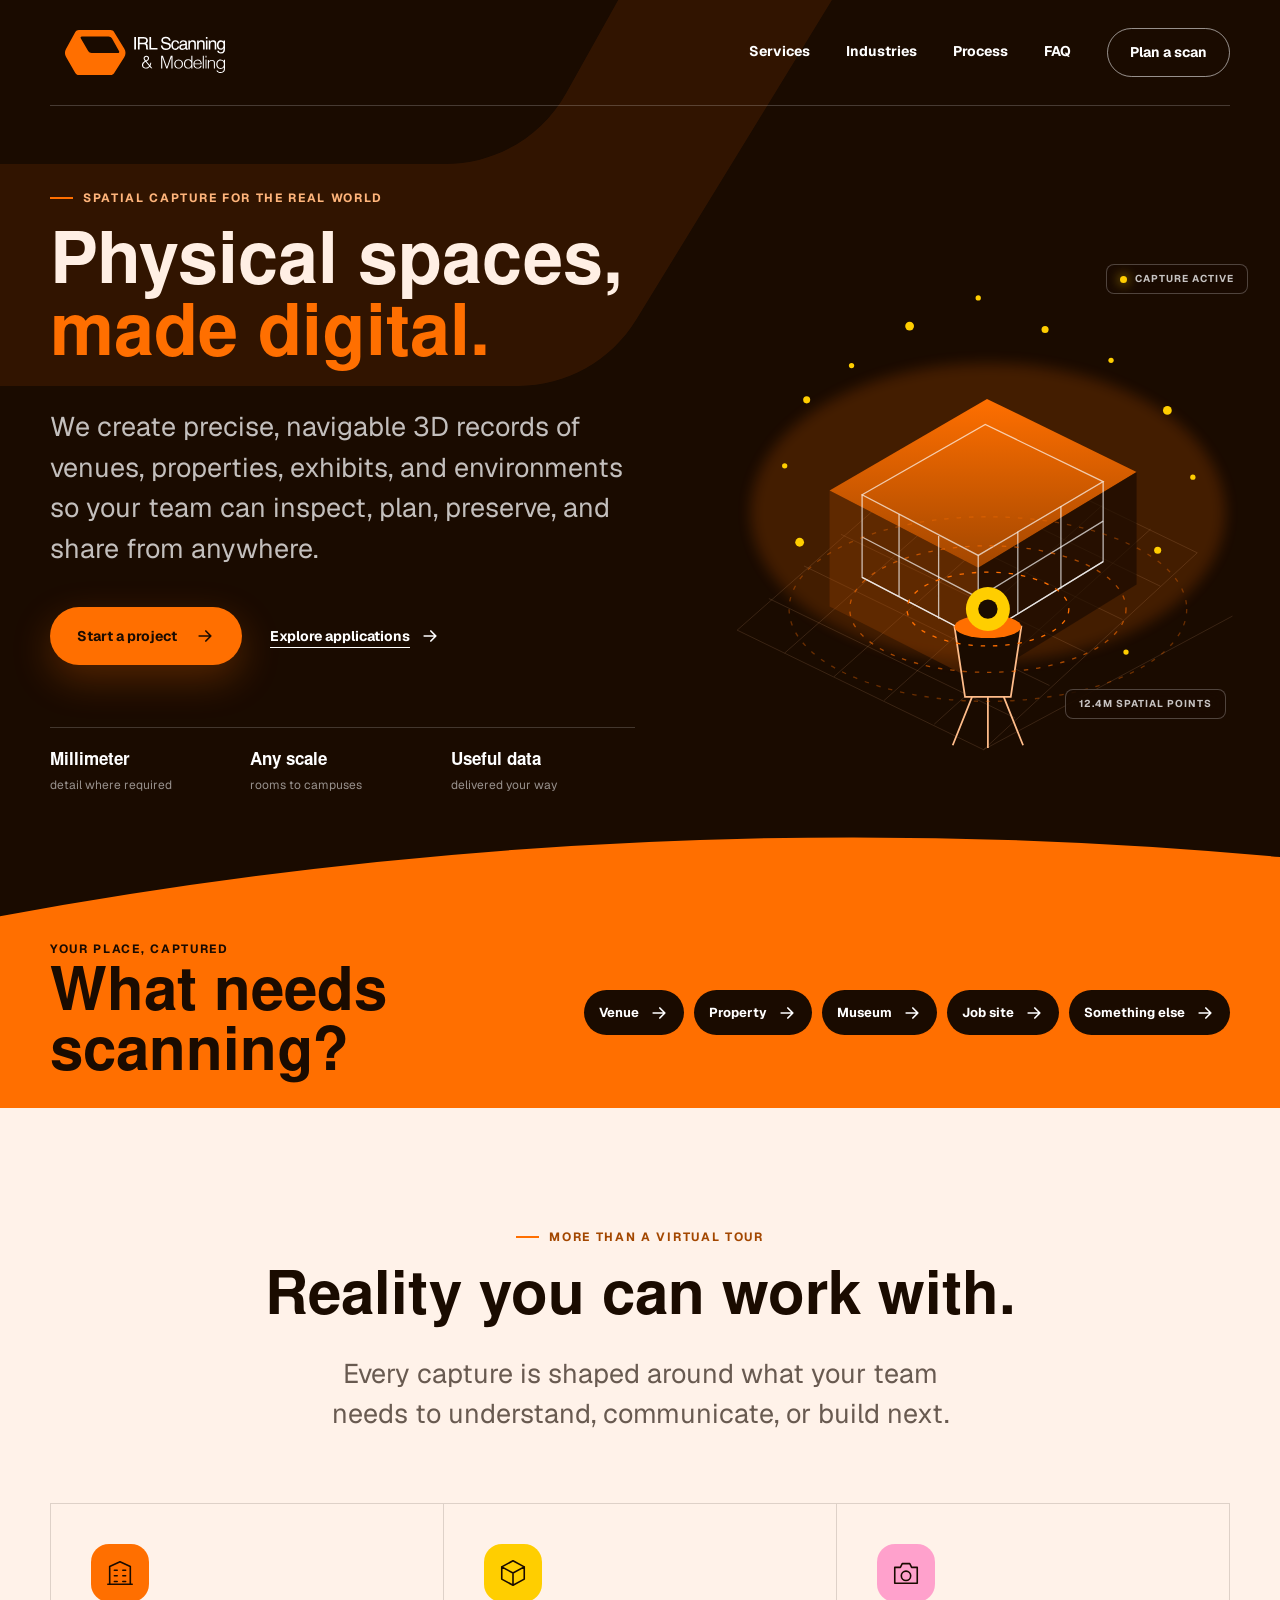
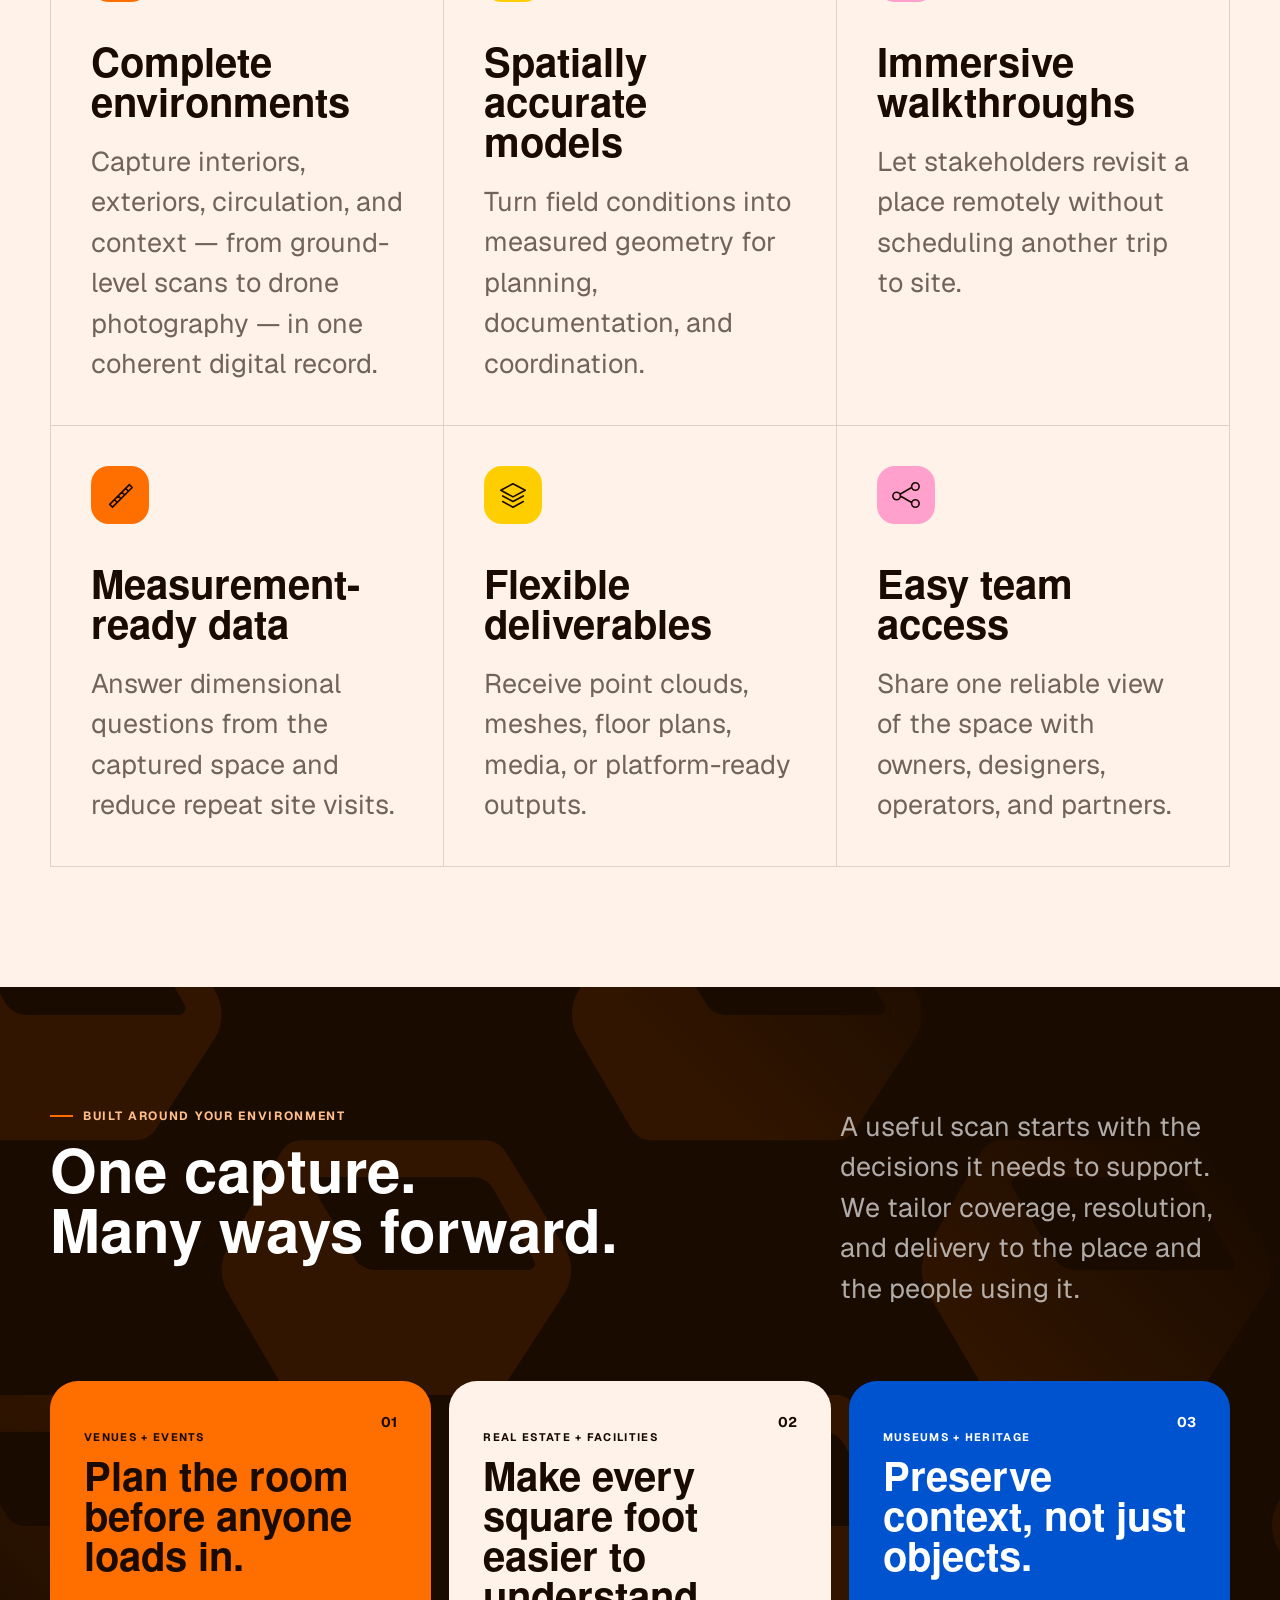
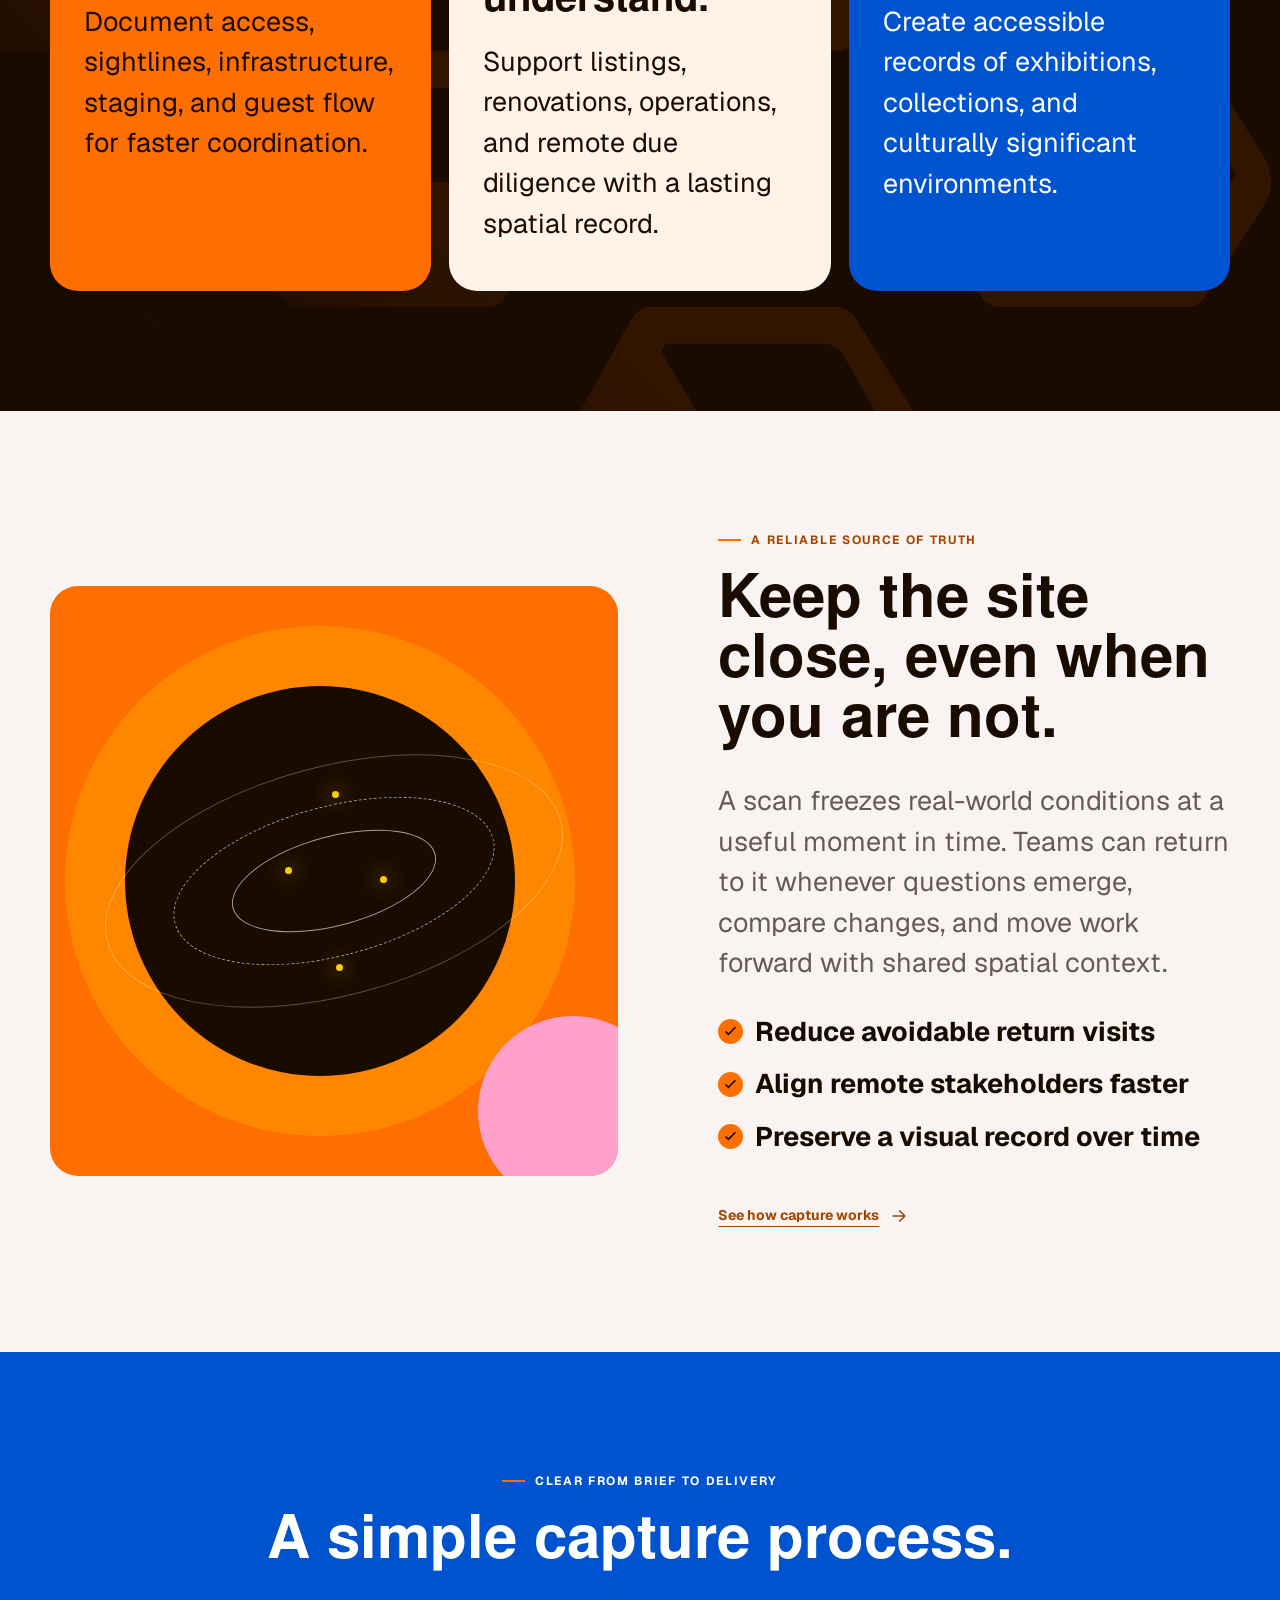
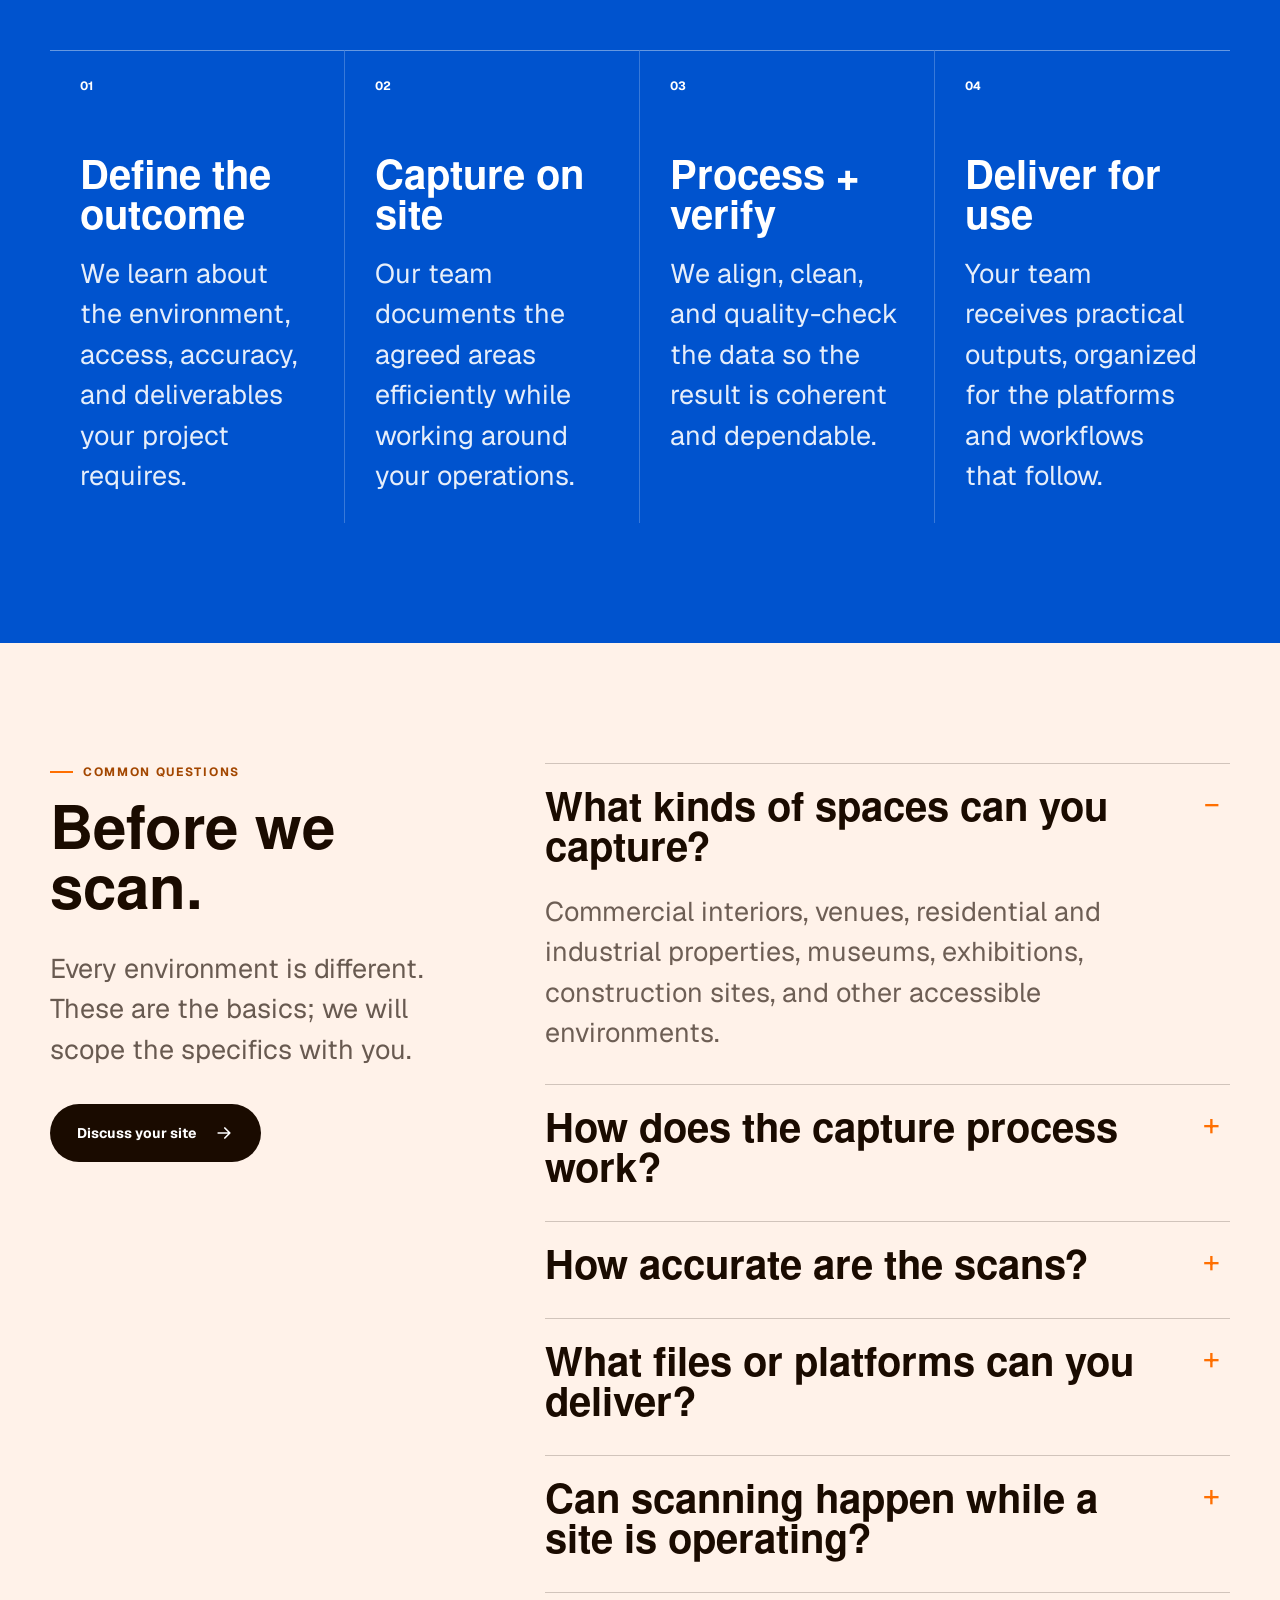
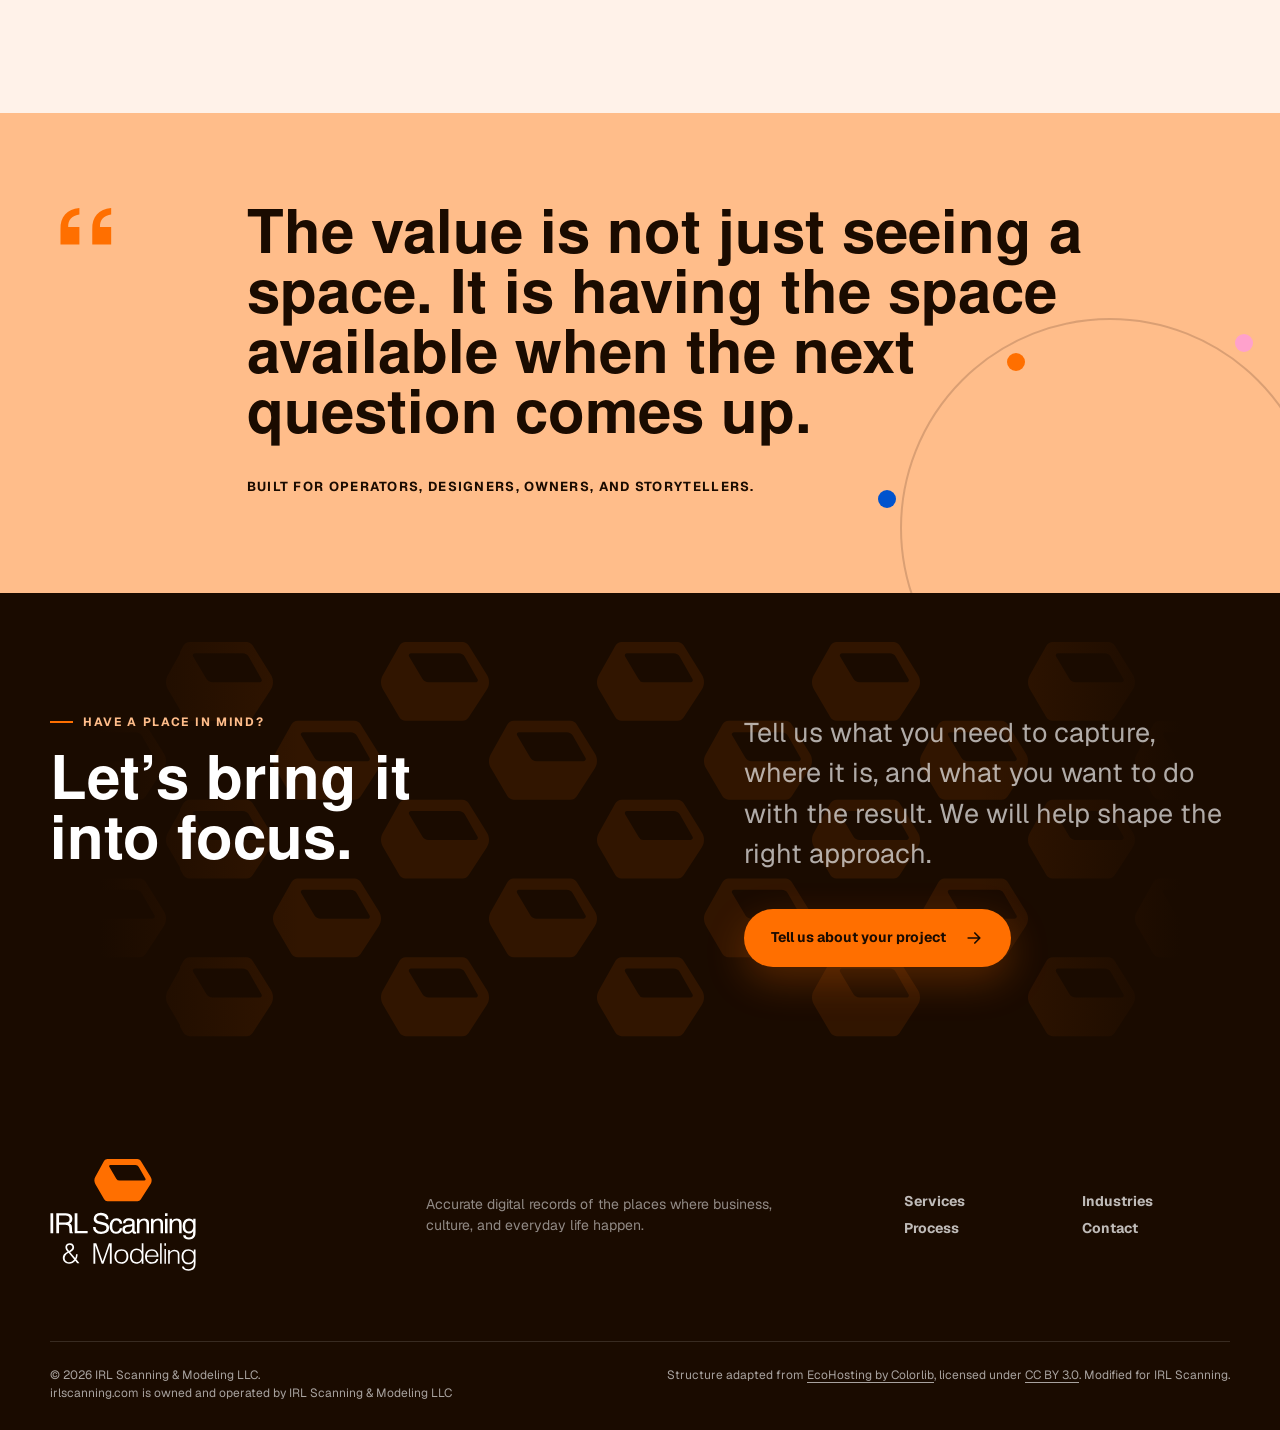
==== public/index.html @ d2fd30fe "feat: extract inline svg "scan visual" to a standalone .svg file for editing" ====
<!DOCTYPE html>
<html lang="en">
  <head>
    <meta charset="utf-8">
    <meta name="viewport" content="width=device-width, initial-scale=1">
    <meta name="description" content="IRL Scanning creates accurate 3D digital records of venues, properties, museums, and complex environments.">
    <meta name="theme-color" content="#1a0b00">
    <title>IRL Scanning | Physical spaces, made digital</title>
    <link rel="icon" href="favicon.svg" type="image/svg+xml" sizes="any">
    <link rel="preload" href="fonts/nimbus-sans-l-bold.otf" as="font" type="font/otf" crossorigin>
    <link rel="preload" href="fonts/geist-variable.woff2" as="font" type="font/woff2" crossorigin>
    <link rel="stylesheet" href="styles.css">
  </head>
  <body>
    <a class="skip-link" href="#main-content">Skip to content</a>

    <svg class="icon-library" aria-hidden="true">
      <symbol id="icon-building" viewBox="0 0 32 32">
        <path d="M5 28V9l11-5 11 5v19M10 13h3m6 0h3m-12 6h3m6 0h3m-12 6h3m6 0h3M3 28h26"/>
      </symbol>
      <symbol id="icon-cube" viewBox="0 0 32 32">
        <path d="m16 3 12 6.5v13L16 29 4 22.5v-13L16 3Zm0 13L4 9.5M16 16l12-6.5M16 16v13"/>
      </symbol>
      <symbol id="icon-measure" viewBox="0 0 32 32">
        <path d="M5 26 26 5l3 3L8 29l-3-3Zm5-5 3 3m1-7 3 3m1-7 3 3m1-7 3 3"/>
      </symbol>
      <symbol id="icon-camera" viewBox="0 0 32 32">
        <path d="M4 10h6l2-4h8l2 4h6v17H4V10Zm12 4a5 5 0 1 0 0 10 5 5 0 0 0 0-10Z"/>
      </symbol>
      <symbol id="icon-layers" viewBox="0 0 32 32">
        <path d="m16 4 13 7-13 7L3 11l13-7Zm-11 13 11 6 11-6M5 23l11 6 11-6"/>
      </symbol>
      <symbol id="icon-share" viewBox="0 0 32 32">
        <path d="M22 8 10 15m12 9-12-7M26 3a4 4 0 1 1 0 8 4 4 0 0 1 0-8ZM6 13a4 4 0 1 1 0 8 4 4 0 0 1 0-8Zm20 8a4 4 0 1 1 0 8 4 4 0 0 1 0-8Z"/>
      </symbol>
      <symbol id="icon-arrow" viewBox="0 0 24 24">
        <path d="M5 12h14m-6-6 6 6-6 6"/>
      </symbol>
      <symbol id="icon-check" viewBox="0 0 24 24">
        <path d="m5 12 4 4L19 6"/>
      </symbol>
    </svg>

    <header class="site-header">
      <div class="shell header-inner">
        <a class="brand" href="#top">
          <img class="brand-logo" src="brand-logo.svg" width="1781" height="703" alt="IRL Scanning and Modeling">
        </a>

        <nav class="desktop-nav" aria-label="Primary navigation">
          <a href="#services">Services</a>
          <a href="#industries">Industries</a>
          <a href="#process">Process</a>
          <a href="#faq">FAQ</a>
          <a class="nav-cta" href="contact.html">Plan a scan</a>
        </nav>

        <details class="mobile-nav">
          <summary>Menu</summary>
          <nav aria-label="Mobile navigation">
            <a href="#services">Services</a>
            <a href="#industries">Industries</a>
            <a href="#process">Process</a>
            <a href="#faq">FAQ</a>
            <a href="contact.html">Plan a scan</a>
          </nav>
        </details>
      </div>
    </header>

    <main id="main-content">
      <section class="hero" id="top">
        <svg class="hero-glow" viewBox="0 0 100 110" preserveAspectRatio="none" aria-hidden="true"><path d="M0,110 V100 Q50,0 100,50 V110 Z"/></svg>
        <div class="shell hero-grid">
          <div class="hero-copy">
            <p class="eyebrow eyebrow-light"><span></span> Spatial capture for the real world</p>
            <h1>Physical spaces,<br><em>made digital.</em></h1>
            <p class="hero-lede">We create precise, navigable 3D records of venues, properties, exhibits, and environments so your team can inspect, plan, preserve, and share from anywhere.</p>
            <div class="hero-actions">
              <a class="button button-primary" href="contact.html">Start a project <svg aria-hidden="true"><use href="#icon-arrow"/></svg></a>
              <a class="text-link text-link-light" href="#industries">Explore applications <svg aria-hidden="true"><use href="#icon-arrow"/></svg></a>
            </div>
            <dl class="hero-stats">
              <div><dt>Millimeter</dt><dd>detail where required</dd></div>
              <div><dt>Any scale</dt><dd>rooms to campuses</dd></div>
              <div><dt>Useful data</dt><dd>delivered your way</dd></div>
            </dl>
          </div>

          <div class="scan-visual" aria-label="Illustration of a venue being captured as a three-dimensional point cloud" role="img">
            <img src="scan-visual.svg" alt="" width="640" height="620">
            <div class="scan-label scan-label-top"><span></span> Capture active</div>
            <div class="scan-label scan-label-bottom">12.4M spatial points</div>
          </div>
        </div>
      </section>

      <section class="brief-strip" aria-labelledby="brief-title">
        <div class="shell brief-grid">
          <div>
            <p class="section-kicker">Your place, captured</p>
            <h2 id="brief-title">What needs scanning?</h2>
          </div>
          <div class="project-types">
              <a class="button button-small button-dark" href="contact.html?type=venue">Venue <svg aria-hidden="true"><use href="#icon-arrow"/></svg></a>
              <a class="button button-small button-dark" href="contact.html?type=property">Property <svg aria-hidden="true"><use href="#icon-arrow"/></svg></a>
              <a class="button button-small button-dark" href="contact.html?type=museum">Museum <svg aria-hidden="true"><use href="#icon-arrow"/></svg></a>
              <a class="button button-small button-dark" href="contact.html?type=jobsite">Job site <svg aria-hidden="true"><use href="#icon-arrow"/></svg></a>
              <a class="button button-small button-dark" href="contact.html?type=other">Something else <svg aria-hidden="true"><use href="#icon-arrow"/></svg></a>
          </div>
        </div>
      </section>

      <section class="services section" id="services">
        <div class="shell">
          <div class="section-heading centered">
            <p class="eyebrow"><span></span> More than a virtual tour</p>
            <h2>Reality you can work with.</h2>
            <p>Every capture is shaped around what your team needs to understand, communicate, or build next.</p>
          </div>
          <div class="service-grid">
            <article class="service-card">
              <span class="icon-box"><svg aria-hidden="true"><use href="#icon-building"/></svg></span>
              <h3>Complete environments</h3>
              <p>Capture interiors, exteriors, circulation, and context — from ground-level scans to drone photography — in one coherent digital record.</p>
            </article>
            <article class="service-card">
              <span class="icon-box"><svg aria-hidden="true"><use href="#icon-cube"/></svg></span>
              <h3>Spatially accurate models</h3>
              <p>Turn field conditions into measured geometry for planning, documentation, and coordination.</p>
            </article>
            <article class="service-card">
              <span class="icon-box"><svg aria-hidden="true"><use href="#icon-camera"/></svg></span>
              <h3>Immersive walkthroughs</h3>
              <p>Let stakeholders revisit a place remotely without scheduling another trip to site.</p>
            </article>
            <article class="service-card">
              <span class="icon-box"><svg aria-hidden="true"><use href="#icon-measure"/></svg></span>
              <h3>Measurement-ready data</h3>
              <p>Answer dimensional questions from the captured space and reduce repeat site visits.</p>
            </article>
            <article class="service-card">
              <span class="icon-box"><svg aria-hidden="true"><use href="#icon-layers"/></svg></span>
              <h3>Flexible deliverables</h3>
              <p>Receive point clouds, meshes, floor plans, media, or platform-ready outputs.</p>
            </article>
            <article class="service-card">
              <span class="icon-box"><svg aria-hidden="true"><use href="#icon-share"/></svg></span>
              <h3>Easy team access</h3>
              <p>Share one reliable view of the space with owners, designers, operators, and partners.</p>
            </article>
          </div>
        </div>
      </section>

      <section class="industries section" id="industries">
        <div class="shell">
          <div class="section-heading split-heading">
            <div>
              <p class="eyebrow eyebrow-light"><span></span> Built around your environment</p>
              <h2>One capture.<br>Many ways forward.</h2>
            </div>
            <p>A useful scan starts with the decisions it needs to support. We tailor coverage, resolution, and delivery to the place and the people using it.</p>
          </div>
          <div class="industry-grid">
            <article class="industry-card industry-card-orange">
              <span class="card-number">01</span>
              <div>
                <p class="card-label">Venues + events</p>
                <h3>Plan the room before anyone loads in.</h3>
                <p>Document access, sightlines, infrastructure, staging, and guest flow for faster coordination.</p>
              </div>
            </article>
            <article class="industry-card industry-card-cream">
              <span class="card-number">02</span>
              <div>
                <p class="card-label">Real estate + facilities</p>
                <h3>Make every square foot easier to understand.</h3>
                <p>Support listings, renovations, operations, and remote due diligence with a lasting spatial record.</p>
              </div>
            </article>
            <article class="industry-card industry-card-blue">
              <span class="card-number">03</span>
              <div>
                <p class="card-label">Museums + heritage</p>
                <h3>Preserve context, not just objects.</h3>
                <p>Create accessible records of exhibitions, collections, and culturally significant environments.</p>
              </div>
            </article>
          </div>
        </div>
      </section>

      <section class="feature section">
        <div class="shell feature-grid">
          <div class="feature-art" aria-hidden="true">
            <div class="cloud-ring ring-one"></div>
            <div class="cloud-ring ring-two"></div>
            <div class="cloud-ring ring-three"></div>
            <div class="cloud-core"><span></span><span></span><span></span><span></span></div>
          </div>
          <div class="feature-copy">
            <p class="eyebrow"><span></span> A reliable source of truth</p>
            <h2>Keep the site close, even when you are not.</h2>
            <p>A scan freezes real-world conditions at a useful moment in time. Teams can return to it whenever questions emerge, compare changes, and move work forward with shared spatial context.</p>
            <ul class="check-list">
              <li><svg aria-hidden="true"><use href="#icon-check"/></svg> Reduce avoidable return visits</li>
              <li><svg aria-hidden="true"><use href="#icon-check"/></svg> Align remote stakeholders faster</li>
              <li><svg aria-hidden="true"><use href="#icon-check"/></svg> Preserve a visual record over time</li>
            </ul>
            <a class="text-link" href="#process">See how capture works <svg aria-hidden="true"><use href="#icon-arrow"/></svg></a>
          </div>
        </div>
      </section>

      <section class="process section" id="process">
        <div class="shell">
          <div class="section-heading centered">
            <p class="eyebrow eyebrow-light"><span></span> Clear from brief to delivery</p>
            <h2>A simple capture process.</h2>
          </div>
          <ol class="process-grid">
            <li>
              <span>01</span>
              <h3>Define the outcome</h3>
              <p>We learn about the environment, access, accuracy, and deliverables your project requires.</p>
            </li>
            <li>
              <span>02</span>
              <h3>Capture on site</h3>
              <p>Our team documents the agreed areas efficiently while working around your operations.</p>
            </li>
            <li>
              <span>03</span>
              <h3>Process + verify</h3>
              <p>We align, clean, and quality-check the data so the result is coherent and dependable.</p>
            </li>
            <li>
              <span>04</span>
              <h3>Deliver for use</h3>
              <p>Your team receives practical outputs, organized for the platforms and workflows that follow.</p>
            </li>
          </ol>
        </div>
      </section>

      <section class="faq section" id="faq">
        <div class="shell faq-grid">
          <div class="faq-intro">
            <p class="eyebrow"><span></span> Common questions</p>
            <h2>Before we scan.</h2>
            <p>Every environment is different. These are the basics; we will scope the specifics with you.</p>
            <a class="button button-dark" href="contact.html">Discuss your site <svg aria-hidden="true"><use href="#icon-arrow"/></svg></a>
          </div>
          <div class="questions">
            <details open>
              <summary>What kinds of spaces can you capture?</summary>
              <p>Commercial interiors, venues, residential and industrial properties, museums, exhibitions, construction sites, and other accessible environments.</p>
            </details>
            <details>
              <summary>How does the capture process work?</summary>
              <p>We use a combination of ground-level scanning and aerial drone photography, chosen based on the site layout, accuracy requirements, and the deliverables your project needs.</p>
            </details>
            <details>
              <summary>How accurate are the scans?</summary>
              <p>Accuracy depends on the capture method and project need. We establish the required tolerance during scoping and choose the appropriate equipment and workflow.</p>
            </details>
            <details>
              <summary>What files or platforms can you deliver?</summary>
              <p>Deliverables may include hosted walkthroughs, point clouds, meshes, plans, imagery, and common exchange formats. We align delivery with your downstream tools.</p>
            </details>
            <details>
              <summary>Can scanning happen while a site is operating?</summary>
              <p>Often, yes. We plan routes and timing around access, privacy, safety, and operational constraints to minimize disruption.</p>
            </details>
          </div>
        </div>
      </section>

      <section class="testimonial">
        <div class="shell testimonial-inner">
          <span class="quote-mark" aria-hidden="true">“</span>
          <blockquote>
            <p>The value is not just seeing a space. It is having the space available when the next question comes up.</p>
            <footer>Built for operators, designers, owners, and storytellers.</footer>
          </blockquote>
          <div class="testimonial-orbit" aria-hidden="true"><span></span><span></span><span></span></div>
        </div>
      </section>

      <section class="contact section" id="contact">
        <div class="shell contact-inner">
          <div>
            <p class="eyebrow eyebrow-light"><span></span> Have a place in mind?</p>
            <h2>Let’s bring it<br>into focus.</h2>
          </div>
          <div class="contact-copy">
            <p>Tell us what you need to capture, where it is, and what you want to do with the result. We will help shape the right approach.</p>
            <a class="button button-primary" href="contact.html">Tell us about your project <svg aria-hidden="true"><use href="#icon-arrow"/></svg></a>
          </div>
        </div>
      </section>
    </main>

    <footer class="site-footer">
      <div class="shell footer-main">
        <a class="brand footer-brand" href="#top">
          <img class="brand-logo" src="brand-logo-vertical.svg" width="354" height="279" alt="IRL Scanning and Modeling">
        </a>
        <p>Accurate digital records of the places where business, culture, and everyday life happen.</p>
        <nav aria-label="Footer navigation">
          <a href="#services">Services</a>
          <a href="#industries">Industries</a>
          <a href="#process">Process</a>
          <a href="contact.html">Contact</a>
        </nav>
      </div>
      <div class="shell footer-bottom">
        <p>&copy; 2026 IRL Scanning &amp; Modeling LLC.<br>irlscanning.com is owned and operated by IRL Scanning &amp; Modeling LLC</p>
        <p>Structure adapted from <a href="https://colorlib.com/wp/template/ecohosting/">EcoHosting by Colorlib</a>, licensed under <a href="https://creativecommons.org/licenses/by/3.0/">CC BY 3.0</a>. Modified for IRL Scanning.</p>
      </div>
    </footer>
  </body>
</html>
---- public/styles.css ----
@font-face {
  font-family: "Nimbus Sans L";
  src: url("fonts/nimbus-sans-l-bold.otf") format("opentype");
  font-display: swap;
  font-style: normal;
  font-weight: 700;
}

@font-face {
  font-family: "Geist";
  src: url("fonts/geist-variable.woff2") format("woff2");
  font-display: swap;
  font-style: normal;
  font-weight: 100 900;
}

:root {
  color-scheme: light;
  --ink: #1a0b00;
  --orange: #ff6f00;
  --dark-orange: #a34700;
  --light-orange: #ffbd8a;
  --cream: #fff2e9;
  --warm-white: #f9f4f2;
  --white: #ffffff;
  --blue: #0053ce;
  --yellow: #ffce00;
  --pink: #ffa1cc;
  --heading: "Nimbus Sans L", "Helvetica Neue", Arial, sans-serif;
  --body: "Geist", "Helvetica Neue", Arial, sans-serif;
  --type-h1-size: 72px;
  --type-h2-size: 60px;
  --type-h3-size: 40px;
  --type-body-size: 27px;
  --type-heading-line: 1;
  --type-body-line: 1.5;
  --brand-logo-width: 190px;
  --footer-logo-layout-offset: -14.96px -22.44px -22.44px;
  --shadow: 0 24px 70px rgba(26, 11, 0, 0.12);
  --radius: 28px;
  --shell: min(1180px, calc(100% - 48px));
}

* {
  box-sizing: border-box;
}

html {
  scroll-behavior: smooth;
}

body {
  margin: 0;
  overflow-x: hidden;
  background: var(--warm-white);
  color: var(--ink);
  font-family: var(--body);
  font-size: var(--type-body-size);
  line-height: var(--type-body-line);
  -webkit-font-smoothing: antialiased;
}

body::selection {
  background: var(--yellow);
  color: var(--ink);
}

a {
  color: inherit;
}

svg {
  display: block;
}

.icon-library {
  position: absolute;
  width: 0;
  height: 0;
  overflow: hidden;
}

.skip-link {
  position: fixed;
  top: 12px;
  left: 12px;
  z-index: 100;
  padding: 10px 16px;
  transform: translateY(-160%);
  border-radius: 100px;
  background: var(--white);
  color: var(--ink);
  font-weight: 700;
}

.skip-link:focus {
  transform: translateY(0);
}

.shell {
  width: var(--shell);
  margin-inline: auto;
}

.section {
  padding-block: 120px;
}

.site-header {
  position: absolute;
  inset: 0 0 auto;
  z-index: 20;
  color: var(--white);
}

.header-inner {
  min-height: 106px;
  display: flex;
  align-items: center;
  justify-content: space-between;
  border-bottom: 1px solid rgba(255, 255, 255, 0.2);
}

.brand {
  display: block;
  flex: 0 0 auto;
  color: inherit;
  text-decoration: none;
}

.brand-logo {
  display: block;
  width: var(--brand-logo-width);
  height: auto;
}

.footer-brand {
  justify-self: start;
  margin: var(--footer-logo-layout-offset);
}

.desktop-nav {
  display: flex;
  align-items: center;
  gap: 36px;
}

.desktop-nav a,
.mobile-nav a {
  font-size: 14px;
  font-weight: 700;
  text-decoration: none;
}

.desktop-nav a:not(.nav-cta) {
  padding-block: 14px;
  border-bottom: 2px solid transparent;
}

.desktop-nav a:not(.nav-cta):hover,
.desktop-nav a:not(.nav-cta):focus-visible {
  border-color: var(--blue);
}

.nav-cta {
  padding: 13px 22px;
  border: 1px solid rgba(255, 255, 255, 0.55);
  border-radius: 999px;
  transition: transform 180ms ease, background-color 180ms ease, color 180ms ease;
}

.nav-cta:hover,
.nav-cta:focus-visible,
.mobile-nav summary:hover,
.mobile-nav summary:focus-visible {
  border-color: var(--blue);
  background: var(--blue);
}

.mobile-nav {
  display: none;
}

.mobile-nav a:hover {
  background: var(--blue);
  color: var(--white)
}

.hero {
  position: relative;
  min-height: 900px;
  overflow: hidden;
  padding-top: 106px;
  background: var(--ink);
  color: var(--white);
}

.hero-glow {
  position: absolute;
  bottom: -10px;
  left: 0;
  width: 100%;
  height: 130px;
}

.hero-glow path {
  fill: var(--orange);
}

.hero-grid {
  position: relative;
  z-index: 2;
  min-height: 690px;
  display: grid;
  grid-template-columns: minmax(0, 1.02fr) minmax(420px, 0.98fr);
  align-items: center;
  gap: 32px;
  padding-block: 70px 110px;
}

/* Full logo option */
/* .hero-grid::before {
  content: "";
  position: absolute;
  top: 50px;
  left: -120px;
  width: 580px;
  height: 580px;
  background-image: url("favicon.svg");
  background-position: top left;
  background-repeat: no-repeat;
  background-size: contain;
  opacity: 0.1;
  pointer-events: none;
} */

/* inverted logo upper bar option */
.hero-grid::before {
  content: "";
  position: absolute;
  top: -1800px;
  left: -1100px;
  width: 2080px;
  height: 2080px;
  background-image: url("favicon.svg");
  background-position: top left;
  background-repeat: no-repeat;
  background-size: contain;
  opacity: 0.1;
  transform: scaleX(-1) rotate(180deg);
  pointer-events: none;
}

.eyebrow,
.section-kicker {
  display: flex;
  align-items: center;
  gap: 10px;
  margin: 0 0 24px;
  color: var(--dark-orange);
  font-size: 12px;
  font-weight: 700;
  letter-spacing: 0.14em;
  text-transform: uppercase;
}

.eyebrow span {
  width: 23px;
  height: 2px;
  background: var(--orange);
}

.eyebrow-light {
  color: var(--light-orange);
}

.hero h1,
.section-heading h2,
.feature-copy h2,
.faq-intro h2,
.contact h2 {
  margin: 0;
  font-family: var(--heading);
  font-weight: 700;
  letter-spacing: 0;
}

.hero h1 {
  max-width: 720px;
  font-size: var(--type-h1-size);
  line-height: var(--type-heading-line);
}

.hero h1 em {
  color: var(--orange);
  font-style: normal;
}

.hero-lede {
  max-width: 620px;
  margin: 32px 0 38px;
  color: rgba(255, 255, 255, 0.74);
  font-size: var(--type-body-size);
  line-height: var(--type-body-line);
}

.hero-actions {
  display: flex;
  align-items: center;
  gap: 28px;
}

.button {
  min-height: 58px;
  display: inline-flex;
  align-items: center;
  justify-content: center;
  gap: 18px;
  padding: 14px 27px;
  border: 0;
  border-radius: 999px;
  font-size: 14px;
  font-weight: 700;
  text-decoration: none;
  transition: transform 180ms ease, background-color 180ms ease, color 180ms ease;
}

.button svg,
.text-link svg,
.project-types svg {
  width: 20px;
  height: 20px;
  fill: none;
  stroke: currentColor;
  stroke-width: 2;
  stroke-linecap: round;
  stroke-linejoin: round;
}

.button:hover,
.button:focus-visible {
  transform: translateY(-3px);
}

.button-primary {
  background: var(--orange);
  color: var(--ink);
  box-shadow: 0 14px 38px rgba(255, 111, 0, 0.25);
}

.button-primary:hover,
.button-primary:focus-visible {
  background: var(--yellow);
}

.button-dark {
  background: var(--ink);
  color: var(--white);
}

.button-dark:hover,
.button-dark:focus-visible {
  background: var(--blue);
}

.button-small {
  min-height: 45px;
  gap: 10px;
  padding: 10px 15px;
  font-size: 13px;
  font-weight: 700;
}

.text-link {
  display: inline-flex;
  align-items: center;
  gap: 10px;
  color: var(--dark-orange);
  font-size: 14px;
  font-weight: 700;
  text-underline-offset: 6px;
}

.text-link-light {
  color: var(--white);
}

.text-link:hover svg,
.text-link:focus-visible svg {
  transform: translateX(5px);
}

.hero-stats {
  max-width: 650px;
  display: grid;
  grid-template-columns: repeat(3, 1fr);
  gap: 16px;
  margin: 62px 0 0;
  padding-top: 24px;
  border-top: 1px solid rgba(255, 255, 255, 0.18);
}

.hero-stats div {
  display: grid;
}

.hero-stats dt {
  font: 700 17px/1.2 var(--heading);
}

.hero-stats dd {
  margin: 4px 0 0;
  color: rgba(255, 255, 255, 0.55);
  font-size: 12px;
}

.scan-visual {
  position: relative;
  min-width: 0;
  transform: translateX(35px);
}

.scan-visual > img {
  width: 100%;
}

.scan-label {
  position: absolute;
  padding: 9px 13px;
  border: 1px solid rgba(255, 255, 255, 0.24);
  border-radius: 8px;
  background: rgba(26, 11, 0, 0.72);
  color: rgba(255, 255, 255, 0.76);
  font: 700 10px/1 var(--body);
  letter-spacing: 0.1em;
  text-transform: uppercase;
  backdrop-filter: blur(10px);
}

.scan-label-top {
  top: 14%;
  right: 3%;
  display: flex;
  align-items: center;
  gap: 8px;
}

.scan-label-top span {
  width: 7px;
  height: 7px;
  border-radius: 50%;
  background: var(--yellow);
  box-shadow: 0 0 12px var(--yellow);
}

.scan-label-bottom {
  right: 7%;
  bottom: 14%;
}

.brief-strip {
  position: relative;
  z-index: 4;
  background: var(--orange);
}

.brief-grid {
  min-height: 190px;
  display: grid;
  grid-template-columns: 0.8fr 1.2fr;
  align-items: center;
  gap: 20px;
}

.section-kicker {
  margin-bottom: 8px;
  color: var(--ink);
}

.brief-grid h2 {
  margin: 0;
  font: 700 var(--type-h2-size)/var(--type-heading-line) var(--heading);
  letter-spacing: 0;
}

.project-types {
  display: flex;
  flex-wrap: wrap;
  justify-content: flex-end;
  gap: 10px;
}

.services {
  background: var(--cream);
}

.section-heading {
  margin-bottom: 68px;
}

.centered {
  max-width: 760px;
  margin-inline: auto;
  text-align: center;
}

.centered .eyebrow {
  justify-content: center;
}

.section-heading h2,
.feature-copy h2,
.faq-intro h2,
.contact h2 {
  font-size: var(--type-h2-size);
  line-height: var(--type-heading-line);
}

.section-heading > p:last-child,
.split-heading > p:not(.eyebrow),
.feature-copy > p:not(.eyebrow),
.faq-intro > p:not(.eyebrow) {
  color: rgba(26, 11, 0, 0.66);
  font-size: var(--type-body-size);
  line-height: var(--type-body-line);
}

.centered > p:last-child {
  max-width: 630px;
  margin: 24px auto 0;
}

.service-grid {
  display: grid;
  grid-template-columns: repeat(3, 1fr);
  border-top: 1px solid rgba(26, 11, 0, 0.14);
  border-left: 1px solid rgba(26, 11, 0, 0.14);
}

.service-card {
  min-height: 310px;
  padding: 40px;
  border-right: 1px solid rgba(26, 11, 0, 0.14);
  border-bottom: 1px solid rgba(26, 11, 0, 0.14);
  transition: background-color 180ms ease, transform 180ms ease;
}

.service-card:hover {
  position: relative;
  z-index: 1;
  background: var(--white);
  transform: translateY(-5px);
  box-shadow: var(--shadow);
}

.icon-box {
  width: 58px;
  height: 58px;
  display: grid;
  place-items: center;
  margin-bottom: 46px;
  border-radius: 18px;
  background: var(--orange);
}

.icon-box svg {
  width: 30px;
  height: 30px;
  fill: none;
  stroke: var(--ink);
  stroke-width: 1.7;
  stroke-linecap: round;
  stroke-linejoin: round;
}

.service-card:nth-child(2) .icon-box,
.service-card:nth-child(5) .icon-box {
  background: var(--yellow);
}

.service-card:nth-child(3) .icon-box,
.service-card:nth-child(6) .icon-box {
  background: var(--pink);
}

.service-card h3,
.industry-card h3,
.process-grid h3 {
  margin: 0;
  font: 700 var(--type-h3-size)/var(--type-heading-line) var(--heading);
  letter-spacing: 0;
}

.service-card p {
  margin: 14px 0 0;
  color: rgba(26, 11, 0, 0.62);
  font-size: var(--type-body-size);
  line-height: var(--type-body-line);
}

.industries {
  position: relative;
  overflow: hidden;
  background: var(--ink);
  color: var(--white);
}

.industries::before {
  content: "";
  position: absolute;
  top: -10%;
  left: -10%;
  width: 110%;
  height: 110%;
  background-image: url("IRL_Logomark_tiled_atomic.svg");
  background-position: top left;
  background-repeat: repeat;
  background-size: 700px auto;
  opacity: 0.1;
  pointer-events: none;
}

.industries::after {
  content: "";
  position: absolute;
  inset: 0;
  background:
    linear-gradient(45deg, var(--ink) 0 10%, transparent 30% 70%, var(--ink) 90% 100%);
  pointer-events: none;
}

.industries > .shell {
  position: relative;
  z-index: 1;
}

.split-heading {
  display: grid;
  grid-template-columns: 1.15fr 0.65fr;
  align-items: start;
  gap: 100px;
}

.split-heading p:not(.eyebrow) {
  margin: 0 0 4px;
  color: rgba(255, 255, 255, 0.66);
}

.industry-grid {
  display: grid;
  grid-template-columns: repeat(3, 1fr);
  gap: 18px;
}

.industry-card {
  min-height: 510px;
  display: flex;
  flex-direction: column;
  justify-content: start;
  padding: 34px;
  border-radius: var(--radius);
  color: var(--ink);
  transition: transform 180ms ease;
}

.industry-card:hover {
  transform: translateY(-8px);
}

.industry-card-orange {
  background: var(--orange);
}

.industry-card-cream {
  background: var(--cream);
}

.industry-card-blue {
  background: var(--blue);
  color: var(--white);
}

.card-number {
  align-self: flex-end;
  font: 700 14px/1 var(--body);
}

.card-label {
  margin: 0 0 16px;
  font-size: 11px;
  font-weight: 700;
  letter-spacing: 0.12em;
  text-transform: uppercase;
}

.industry-card h3 {
  font-size: var(--type-h3-size);
}

.industry-card div > p:last-child {
  margin: 20px 0 0;
  font-size: var(--type-body-size);
  line-height: var(--type-body-line);
}

.feature {
  background: var(--warm-white);
}

.feature-grid {
  display: grid;
  grid-template-columns: 1fr 0.9fr;
  align-items: center;
  gap: 100px;
}

.feature-art {
  position: relative;
  min-height: 590px;
  overflow: hidden;
  border-radius: var(--radius);
  background: var(--orange);
}

.feature-art::before,
.feature-art::after {
  content: "";
  position: absolute;
  border-radius: 50%;
}

.feature-art::before {
  width: 390px;
  height: 390px;
  top: 100px;
  left: 75px;
  background: var(--ink);
  box-shadow: 0 0 0 60px rgba(255, 206, 0, 0.26);
}

.feature-art::after {
  width: 190px;
  height: 190px;
  right: -50px;
  bottom: -30px;
  background: var(--pink);
}

.cloud-ring {
  position: absolute;
  z-index: 2;
  top: 50%;
  left: 50%;
  border: 1px solid rgba(255, 255, 255, 0.6);
  border-radius: 50%;
  transform: translate(-50%, -50%) rotate(-15deg);
}

.ring-one {
  width: 210px;
  height: 90px;
}

.ring-two {
  width: 330px;
  height: 150px;
  border-style: dashed;
}

.ring-three {
  width: 470px;
  height: 230px;
  opacity: 0.45;
}

.cloud-core {
  position: absolute;
  z-index: 3;
  inset: 50% auto auto 50%;
  width: 110px;
  height: 180px;
  transform: translate(-50%, -50%);
}

.cloud-core span {
  position: absolute;
  width: 7px;
  height: 7px;
  border-radius: 50%;
  background: var(--yellow);
  box-shadow: 0 0 20px var(--yellow);
}

.cloud-core span:nth-child(1) { top: 0; left: 48%; }
.cloud-core span:nth-child(2) { top: 42%; left: 5%; }
.cloud-core span:nth-child(3) { top: 47%; right: 2%; }
.cloud-core span:nth-child(4) { bottom: 0; left: 52%; }

.feature-art > p {
  position: absolute;
  z-index: 4;
  bottom: 26px;
  left: 30px;
  margin: 0;
  color: var(--white);
  font-size: 11px;
  font-weight: 700;
  letter-spacing: 0.13em;
  text-transform: uppercase;
}

.feature-copy > p:not(.eyebrow) {
  margin: 28px 0;
}

.check-list {
  display: grid;
  gap: 12px;
  margin: 0 0 34px;
  padding: 0;
  list-style: none;
}

.check-list li {
  display: flex;
  align-items: center;
  gap: 12px;
  font-size: var(--type-body-size);
  font-weight: 700;
  line-height: var(--type-body-line);
}

.check-list svg {
  width: 25px;
  height: 25px;
  padding: 4px;
  border-radius: 50%;
  background: var(--orange);
  fill: none;
  stroke: var(--ink);
  stroke-width: 2.4;
}

.process {
  background: var(--blue);
  color: var(--white);
}

.process .section-heading {
  margin-bottom: 76px;
}

.process .eyebrow-light {
  color: var(--white);
}

.process-grid {
  display: grid;
  grid-template-columns: repeat(4, 1fr);
  gap: 0;
  margin: 0;
  padding: 0;
  list-style: none;
  counter-reset: process;
}

.process-grid li {
  min-height: 270px;
  padding: 26px 30px;
  border-top: 1px solid rgba(255, 255, 255, 0.4);
  border-right: 1px solid rgba(255, 255, 255, 0.22);
}

.process-grid li:last-child {
  border-right: 0;
}

.process-grid li > span {
  display: block;
  margin-bottom: 65px;
  color: var(--white);
  font-size: 12px;
  font-weight: 700;
}

.process-grid h3 {
  font-size: var(--type-h3-size);
}

.process-grid p {
  margin: 14px 0 0;
  color: rgba(255, 255, 255, 0.9);
  font-size: var(--type-body-size);
  line-height: var(--type-body-line);
}

.faq {
  background: var(--cream);
}

.faq-grid {
  display: grid;
  grid-template-columns: 0.72fr 1.28fr;
  gap: 110px;
}

.faq-intro {
  align-self: start;
  position: sticky;
  top: 40px;
}

.faq-intro > p:not(.eyebrow) {
  margin: 24px 0 34px;
}

.questions {
  border-top: 1px solid rgba(26, 11, 0, 0.2);
}

.questions details {
  border-bottom: 1px solid rgba(26, 11, 0, 0.2);
}

.questions summary {
  position: relative;
  padding: 28px 56px 28px 0;
  cursor: pointer;
  font: 700 var(--type-h3-size)/var(--type-heading-line) var(--heading);
  letter-spacing: 0;
  list-style: none;
}

.questions summary::-webkit-details-marker {
  display: none;
}

.questions summary::after {
  content: "+";
  position: absolute;
  top: 25px;
  right: 10px;
  color: var(--orange);
  font: 400 30px/1 var(--body);
}

.questions details[open] summary::after {
  content: "−";
}

.questions details p {
  max-width: 620px;
  margin: -8px 0 30px;
  color: rgba(26, 11, 0, 0.64);
}

.testimonial {
  overflow: hidden;
  background: var(--light-orange);
}

.testimonial-inner {
  position: relative;
  min-height: 480px;
  display: grid;
  grid-template-columns: 0.2fr 1fr;
  align-items: center;
}

.quote-mark {
  align-self: start;
  margin-top: 95px;
  color: var(--orange);
  font: 700 140px/1 var(--heading);
}

.testimonial blockquote {
  position: relative;
  z-index: 2;
  max-width: 850px;
  margin: 0;
}

.testimonial blockquote p {
  margin: 0;
  font: 700 var(--type-h2-size)/var(--type-heading-line) var(--heading);
  letter-spacing: 0;
}

.testimonial blockquote footer {
  margin-top: 28px;
  font-size: 13px;
  font-weight: 700;
  letter-spacing: 0.1em;
  text-transform: uppercase;
}

.testimonial-orbit {
  position: absolute;
  right: -90px;
  bottom: -145px;
  width: 420px;
  height: 420px;
  border: 2px solid rgba(26, 11, 0, 0.16);
  border-radius: 50%;
}

.testimonial-orbit span {
  position: absolute;
  width: 18px;
  height: 18px;
  border-radius: 50%;
  background: var(--orange);
}

.testimonial-orbit span:nth-child(1) { top: 33px; left: 105px; }
.testimonial-orbit span:nth-child(2) { top: 170px; left: -24px; background: var(--blue); }
.testimonial-orbit span:nth-child(3) { top: 14px; right: 65px; background: var(--pink); }

.contact {
  position: relative;
  overflow: hidden;
  background: var(--ink);
  color: var(--white);
}

.contact::before {
  content: "";
  position: absolute;
  top: 10%;
  left: 0px;
  width: 100%;
  height: 100%;
  background-image: url("IRL_Logomark_tiled.svg");
  background-position: top left -50px;
  background-repeat: repeat-x;
  background-size: auto 80%;
  opacity: 0.1;
  pointer-events: none;
}

.contact::after {
  content: "";
  position: absolute;
  inset: 0;
  background:
    linear-gradient(to right, var(--ink) 100px, transparent)        left   /300px 100% no-repeat,
    linear-gradient(to left, var(--ink) 100px, transparent)         right  /300px 100% no-repeat;
  pointer-events: none;
}

.contact-inner {
  position: relative;
  z-index: 1;
  display: grid;
  grid-template-columns: 1.1fr 0.9fr;
  align-items: start;
  gap: 100px;
}

.contact h2 {
  color: var(--white);
  font-size: var(--type-h2-size);
}

.contact-copy > p {
  margin: 0 0 34px;
  color: rgba(255, 255, 255, 0.66);
}

.site-footer {
  padding: 72px 0 28px;
  background: var(--ink);
  color: var(--white);
}

.contact-page-main {
  min-height: 100vh;
  padding-top: 106px;
  background: var(--ink);
  color: var(--white);
}

.contact-page-hero {
  position: relative;
  overflow: hidden;
  padding-block: 110px 120px;
}

.contact-page-hero::before {
  content: "";
  position: absolute;
  top: 20px;
  left: -10%;
  width: 110%;
  height: 100%;
  background-image: url("IRL_Logomark_tiled_atomic.svg");
  background-position: top left;
  background-repeat: repeat;
  background-size: 500px auto;
  opacity: 0.1;
  pointer-events: none;
}

.contact-page-hero::after {
  content: "";
  position: absolute;
  inset: 0;
  background:
    linear-gradient(to bottom, transparent, var(--ink))            bottom   /100% 120px no-repeat,
    linear-gradient(-45deg, var(--ink) 0 20%, transparent 40% 60%, var(--ink) 80% 100%);
  pointer-events: none;
}

.contact-page-grid {
  position: relative;
  z-index: 1;
  display: grid;
  grid-template-columns: minmax(0, 0.82fr) minmax(520px, 1.18fr);
  align-items: start;
  gap: 90px;
}

.contact-page-intro {
  position: sticky;
  top: 40px;
}

.contact-page-intro h1 {
  max-width: 580px;
  margin: 0;
  font: 700 var(--type-h1-size)/var(--type-heading-line) var(--heading);
  letter-spacing: 0;
}

.contact-page-intro > p:not(.eyebrow) {
  max-width: 520px;
  margin: 30px 0 0;
  color: rgba(255, 255, 255, 0.72);
  font-size: var(--type-body-size);
  line-height: var(--type-body-line);
}

.contact-direct {
  display: inline-flex;
  margin-top: 34px;
  color: var(--light-orange);
  font-weight: 700;
  text-underline-offset: 6px;
}

.contact-form {
  display: grid;
  gap: 25px;
  padding: 48px;
  border-radius: var(--radius);
  background: var(--cream);
  color: var(--ink);
  box-shadow: var(--shadow);
}

.contact-form-header {
  padding-bottom: 24px;
  border-bottom: 1px solid rgba(26, 11, 0, 0.16);
}

.contact-form-header h2 {
  margin: 0;
  font: 700 var(--type-h3-size)/var(--type-heading-line) var(--heading);
  letter-spacing: 0;
}

.contact-form-header p {
  margin: 10px 0 0;
  color: rgba(26, 11, 0, 0.64);
  font-size: 14px;
}

.form-row {
  display: grid;
  grid-template-columns: repeat(2, minmax(0, 1fr));
  gap: 20px;
}

.form-field {
  display: grid;
  gap: 8px;
}

.form-field label,
.form-field legend {
  padding: 0;
  font-size: 14px;
  font-weight: 700;
}

.form-field input,
.form-field select,
.form-field textarea {
  width: 100%;
  min-height: 52px;
  padding: 13px 15px;
  border: 1px solid rgba(26, 11, 0, 0.25);
  border-radius: 12px;
  background: var(--white);
  color: var(--ink);
  font: 400 16px/1.5 var(--body);
}

.form-field textarea {
  min-height: 170px;
  resize: vertical;
}

.form-field input:focus,
.form-field select:focus,
.form-field textarea:focus {
  border-color: var(--orange);
  outline: 3px solid rgba(255, 111, 0, 0.2);
  outline-offset: 1px;
}

.form-field input::placeholder,
.form-field textarea::placeholder {
  color: rgba(26, 11, 0, 0.52);
}

.contact-form .button {
  justify-self: start;
  cursor: pointer;
}

.form-disclosure,
.form-status {
  margin: 0;
  color: rgba(26, 11, 0, 0.64);
  font-size: 13px;
}

.form-status:not(:empty) {
  padding: 12px 14px;
  border-left: 4px solid var(--orange);
  background: var(--white);
  color: var(--ink);
}

.footer-main {
  display: grid;
  grid-template-columns: 0.75fr 1fr 0.8fr;
  align-items: start;
  gap: 70px;
  padding-bottom: 70px;
}

.footer-main > p,
.footer-main nav {
  align-self: center;
}

.footer-main > p {
  max-width: 390px;
  margin: 0;
  color: rgba(255, 255, 255, 0.52);
  font-size: 14px;
}

.footer-main nav {
  display: grid;
  grid-template-columns: repeat(2, 1fr);
  gap: 6px 30px;
}

.footer-main nav a {
  color: rgba(255, 255, 255, 0.72);
  font-size: 14px;
  font-weight: 700;
  text-decoration: none;
}

.footer-main nav a:hover,
.footer-main nav a:focus-visible,
.footer-bottom a:hover,
.footer-bottom a:focus-visible {
  color: var(--orange);
}

.footer-bottom {
  display: flex;
  justify-content: space-between;
  gap: 40px;
  padding-top: 24px;
  border-top: 1px solid rgba(255, 255, 255, 0.13);
}

.footer-bottom p {
  max-width: 720px;
  margin: 0;
  color: rgba(255, 255, 255, 0.62);
  font-size: 12px;
}

.footer-bottom a {
  text-underline-offset: 3px;
}

:focus-visible {
  outline: 3px solid var(--yellow);
  outline-offset: 4px;
}

@media (max-width: 1050px) {
  .hero {
    min-height: 820px;
  }

  .hero-grid {
    grid-template-columns: 1fr 0.75fr;
  }

  .scan-visual {
    transform: translateX(55px) scale(1.15);
  }

  .service-card {
    padding: 30px;
  }

  .industry-grid {
    grid-template-columns: 1fr 1fr;
  }

  .industry-card:last-child {
    grid-column: 1 / -1;
    min-height: 400px;
  }

  .feature-grid,
  .faq-grid {
    gap: 60px;
  }
}

@media (max-width: 1000px) {
  :root {
    --shell: min(100% - 34px, 680px);
  }

  .section {
    padding-block: 88px;
  }

  .desktop-nav {
    display: none;
  }

  .mobile-nav {
    position: relative;
    display: block;
  }

  .mobile-nav summary {
    padding: 13px 22px;
    border: 1px solid rgba(255, 255, 255, 0.55);
    border-radius: 999px;
    cursor: pointer;
    font-size: 13px;
    font-weight: 700;
    list-style: none;
  }

  .mobile-nav summary::-webkit-details-marker {
    display: none;
  }

  .mobile-nav nav {
    position: absolute;
    top: calc(100% + 10px);
    right: 0;
    min-width: 210px;
    display: grid;
    overflow: hidden;
    border-radius: 16px;
    background: var(--white);
    color: var(--ink);
    box-shadow: var(--shadow);
  }

  .mobile-nav nav a {
    padding: 14px 18px;
    border-bottom: 1px solid rgba(26, 11, 0, 0.1);
  }

  .hero {
    min-height: auto;
  }

  .hero-grid {
    grid-template-columns: 1fr;
    padding-top: 80px;
  }

  .hero-copy {
    position: relative;
    z-index: 2;
  }

  .scan-visual {
    width: min(620px, 92vw);
    margin: -60px auto -30px;
    transform: none;
  }

  .brief-grid,
  .feature-grid,
  .faq-grid,
  .contact-inner {
    grid-template-columns: 1fr;
  }

  .brief-grid {
    padding-block: 40px;
    gap: 28px;
  }

  .project-types {
    justify-content: flex-start;
  }

  .service-grid {
    grid-template-columns: repeat(2, 1fr);
  }

  .split-heading {
    grid-template-columns: 1fr;
    gap: 24px;
  }

  .feature-grid {
    gap: 60px;
  }

  .feature-art {
    min-height: 520px;
  }

  .process-grid {
    grid-template-columns: repeat(2, 1fr);
  }

  .process-grid li:nth-child(2) {
    border-right: 0;
  }

  .faq-intro {
    position: static;
  }

  .testimonial-inner {
    grid-template-columns: 0.18fr 1fr;
  }

  .contact-inner {
    gap: 40px;
  }

  .footer-main {
    grid-template-columns: 1fr 1fr;
  }

  .footer-main > p {
    grid-column: 2;
  }

  .footer-main nav {
    grid-column: 1 / -1;
  }

  .contact-page-grid {
    grid-template-columns: 1fr;
    gap: 55px;
  }

  .contact-page-intro {
    position: static;
  }
}

@media (max-width: 560px) {
  :root {
    --shell: calc(100% - 28px);
    --radius: 22px;
    --brand-logo-width: 155px;
    --footer-logo-layout-offset: -12.21px -18.32px -18.32px;
  }

  .section {
    padding-block: 72px;
  }

  .header-inner {
    min-height: 82px;
  }

  .hero {
    padding-top: 82px;
  }

  .contact-page-main {
    padding-top: 82px;
  }

  .contact-page-hero {
    padding-block: 72px;
  }

  .contact-page-hero::before {
    top: 18px;
    right: -24px;
    width: 270px;
    height: 220px;
    background-size: 48px auto;
  }


  .contact-form {
    gap: 22px;
    padding: 28px 20px;
  }

  .form-row {
    grid-template-columns: 1fr;
  }

  .contact-form .button {
    width: 100%;
  }

  .hero-grid {
    padding-top: 65px;
    padding-bottom: 95px;
  }

  .hero-lede {
    margin-block: 26px 30px;
  }

  .hero-actions {
    align-items: flex-start;
    flex-direction: column;
    gap: 20px;
  }

  .hero-stats {
    grid-template-columns: 1fr;
    gap: 14px;
    margin-top: 45px;
  }

  .hero-stats div {
    grid-template-columns: 95px 1fr;
    align-items: baseline;
  }

  .scan-visual {
    width: 118%;
    margin: -35px -9% -20px;
  }

  .scan-label {
    display: none;
  }

  .section-heading {
    margin-bottom: 46px;
  }

  .service-grid,
  .industry-grid,
  .process-grid {
    grid-template-columns: 1fr;
  }

  .service-card {
    min-height: auto;
  }

  .industry-card,
  .industry-card:last-child {
    min-height: 440px;
    grid-column: auto;
  }

  .feature-art {
    min-height: 420px;
  }

  .feature-art::before {
    top: 72px;
    left: calc(50% - 145px);
    width: 290px;
    height: 290px;
  }

  .ring-three {
    width: 350px;
  }

  .process-grid li,
  .process-grid li:nth-child(2) {
    min-height: auto;
    padding: 26px 8px 36px;
    border-right: 0;
  }

  .process-grid li > span {
    margin-bottom: 30px;
  }

  .testimonial-inner {
    min-height: 470px;
    grid-template-columns: 1fr;
    padding-block: 75px;
  }

  .quote-mark {
    position: absolute;
    top: 8px;
    margin: 0;
    font-size: 110px;
  }

  .contact-copy .button {
    width: 100%;
    padding-inline: 18px;
    font-size: 12px;
  }

  .footer-main {
    grid-template-columns: 1fr;
    gap: 35px;
  }

  .footer-main > p,
  .footer-main nav {
    grid-column: auto;
  }

  .footer-bottom {
    flex-direction: column;
    gap: 15px;
  }
}

@media (prefers-reduced-motion: reduce) {
  html {
    scroll-behavior: auto;
  }

  *,
  *::before,
  *::after {
    scroll-behavior: auto !important;
    transition-duration: 0.01ms !important;
  }
}
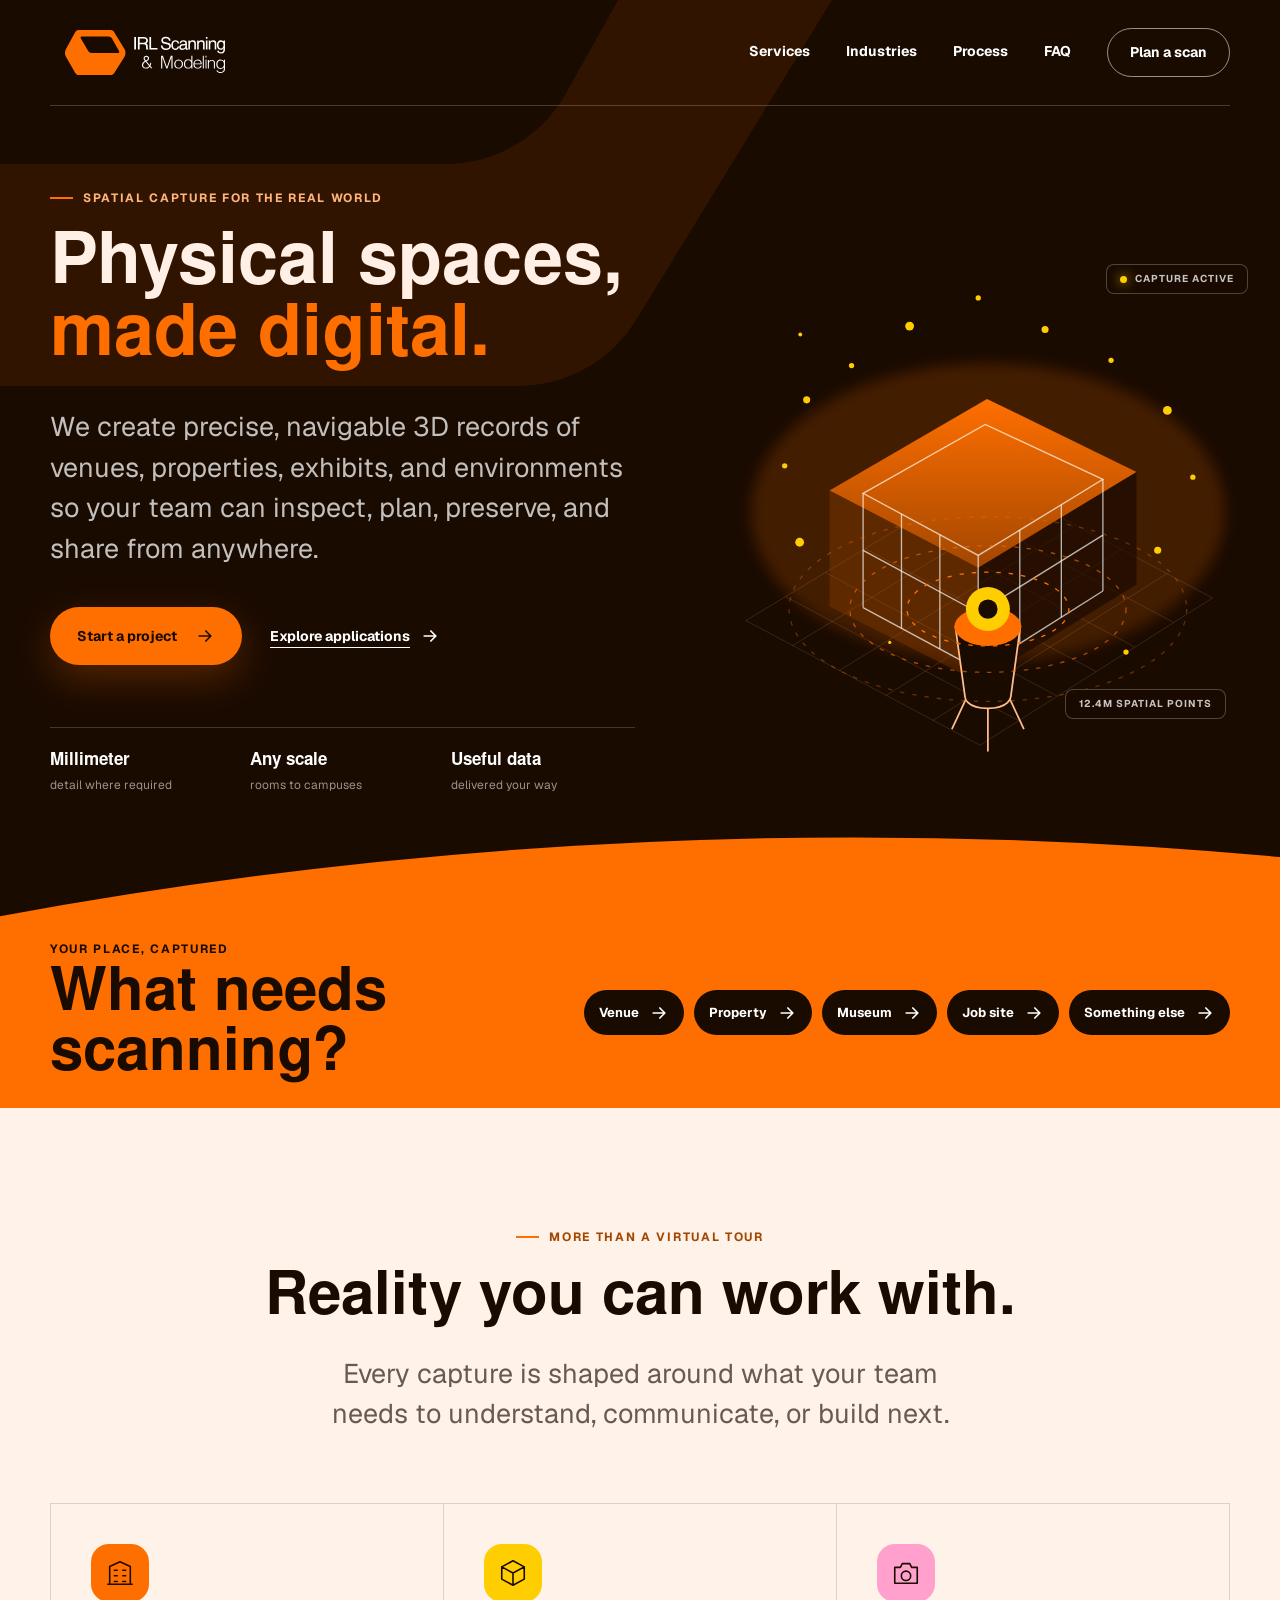
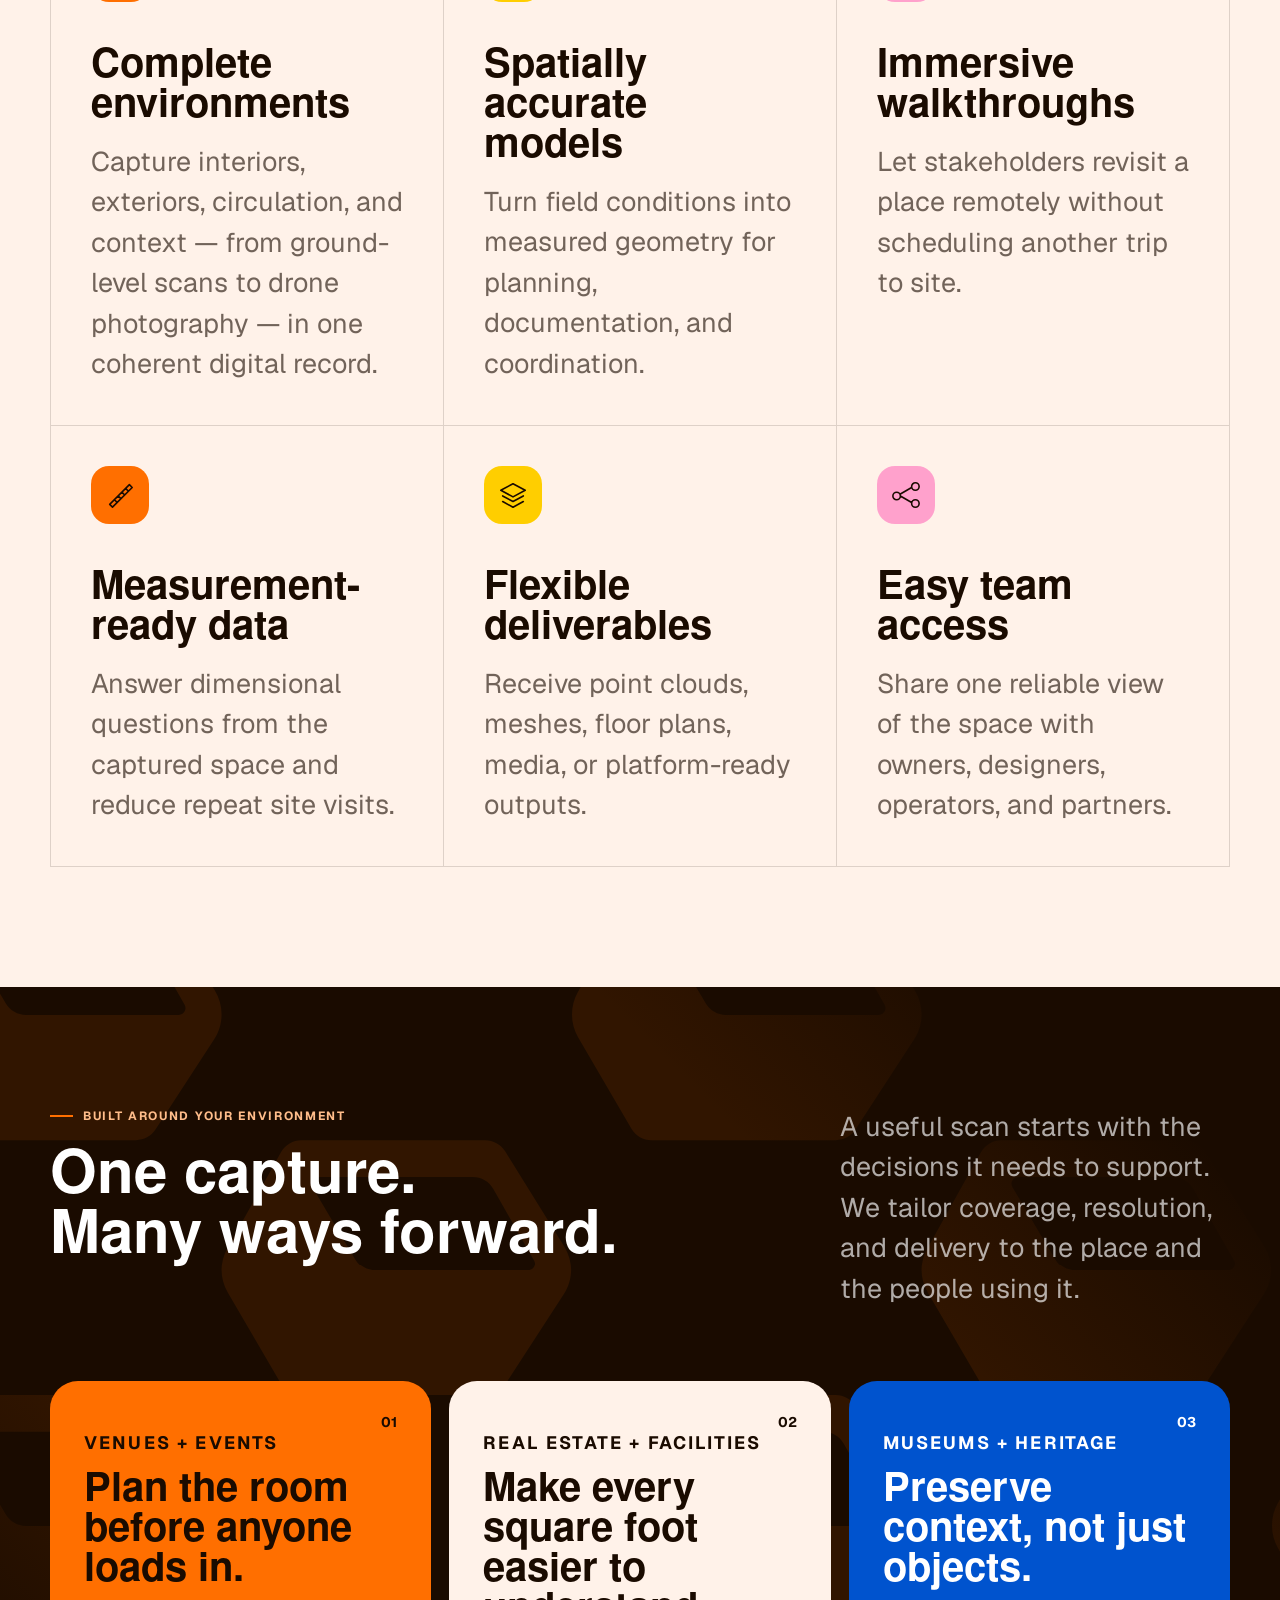
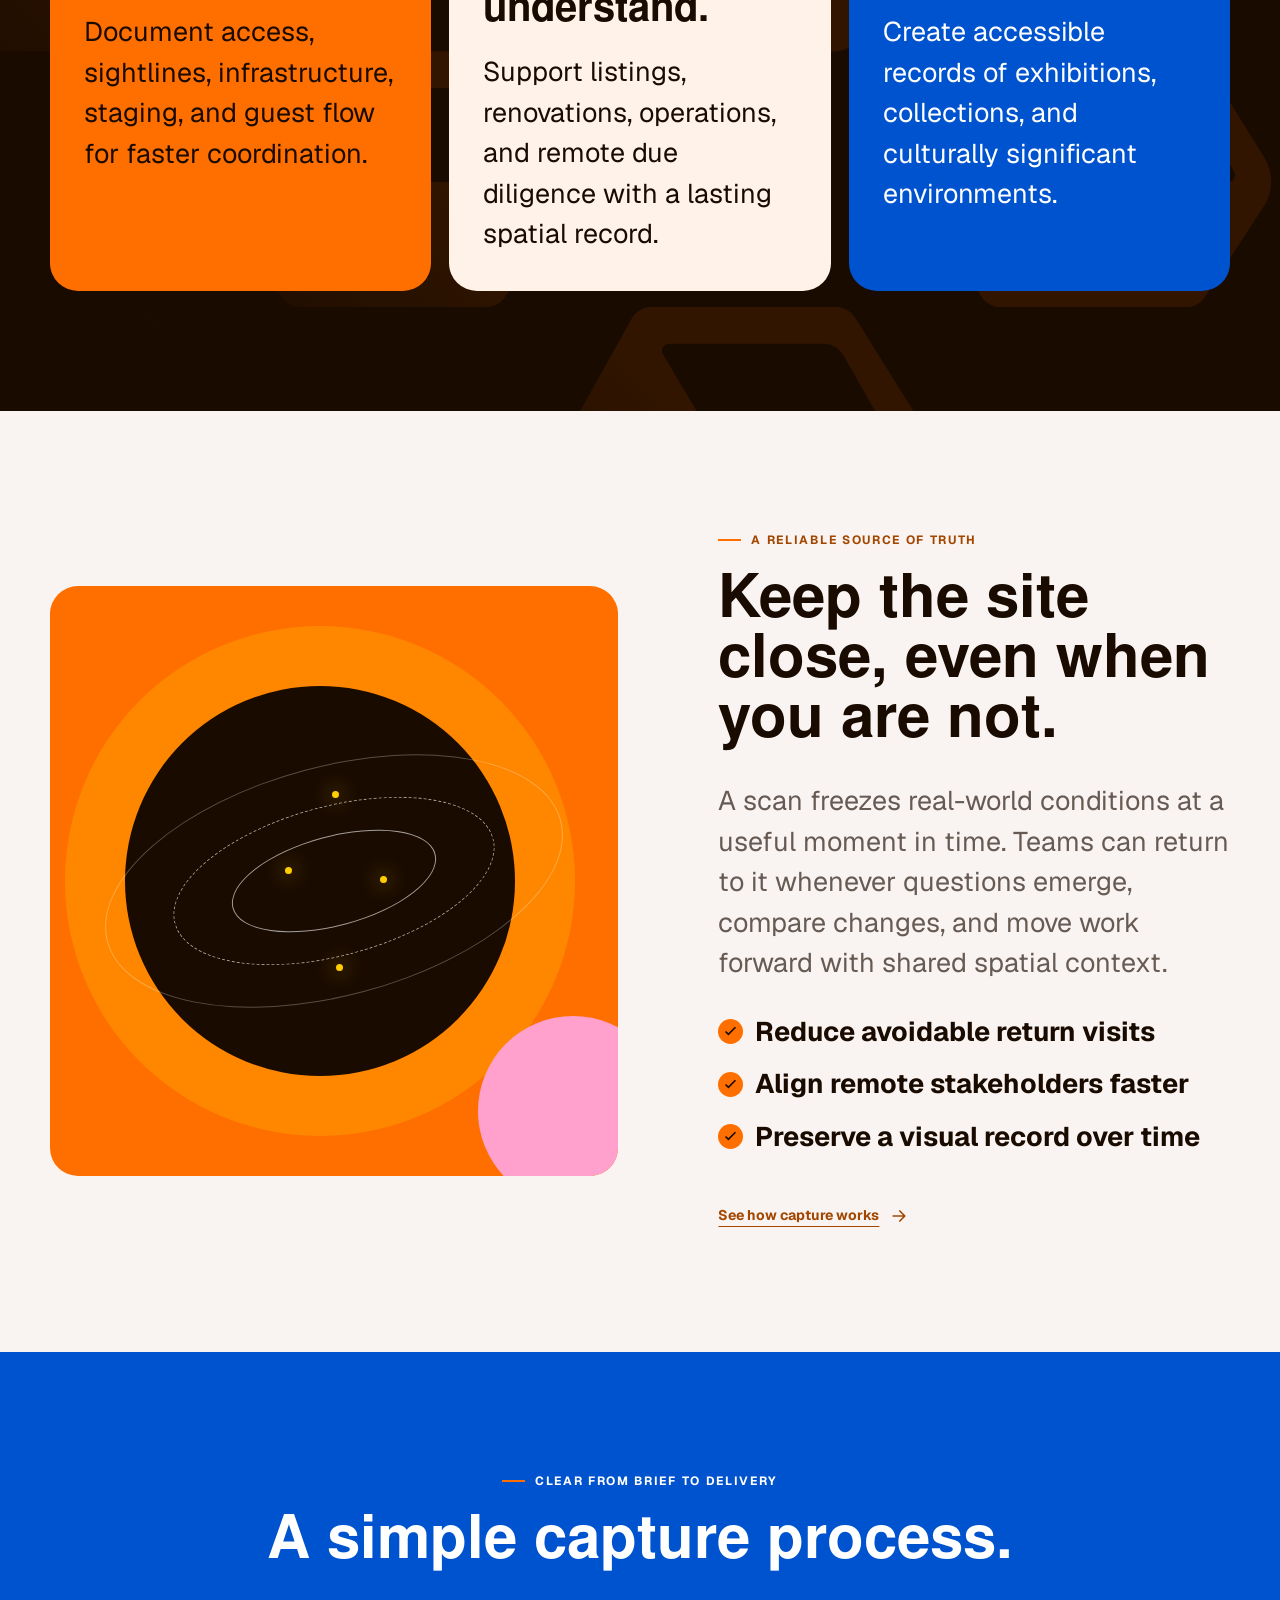
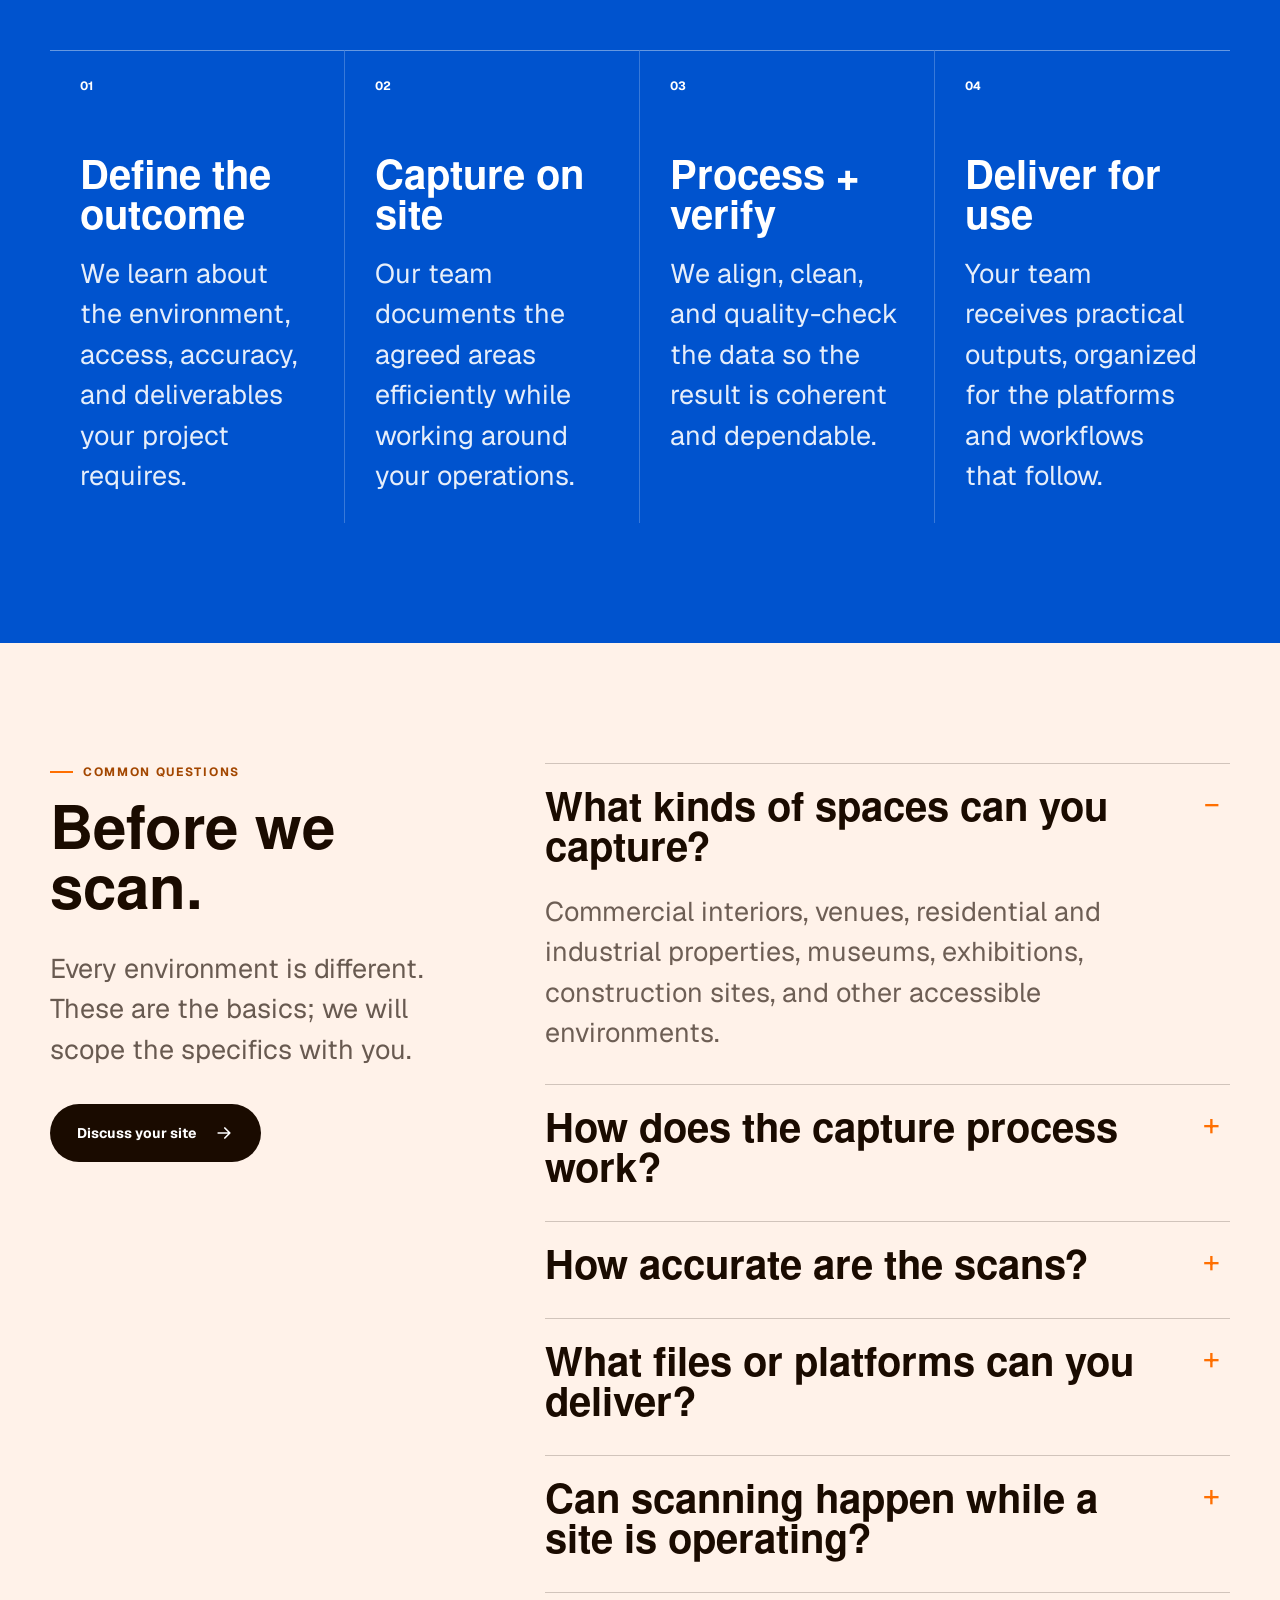
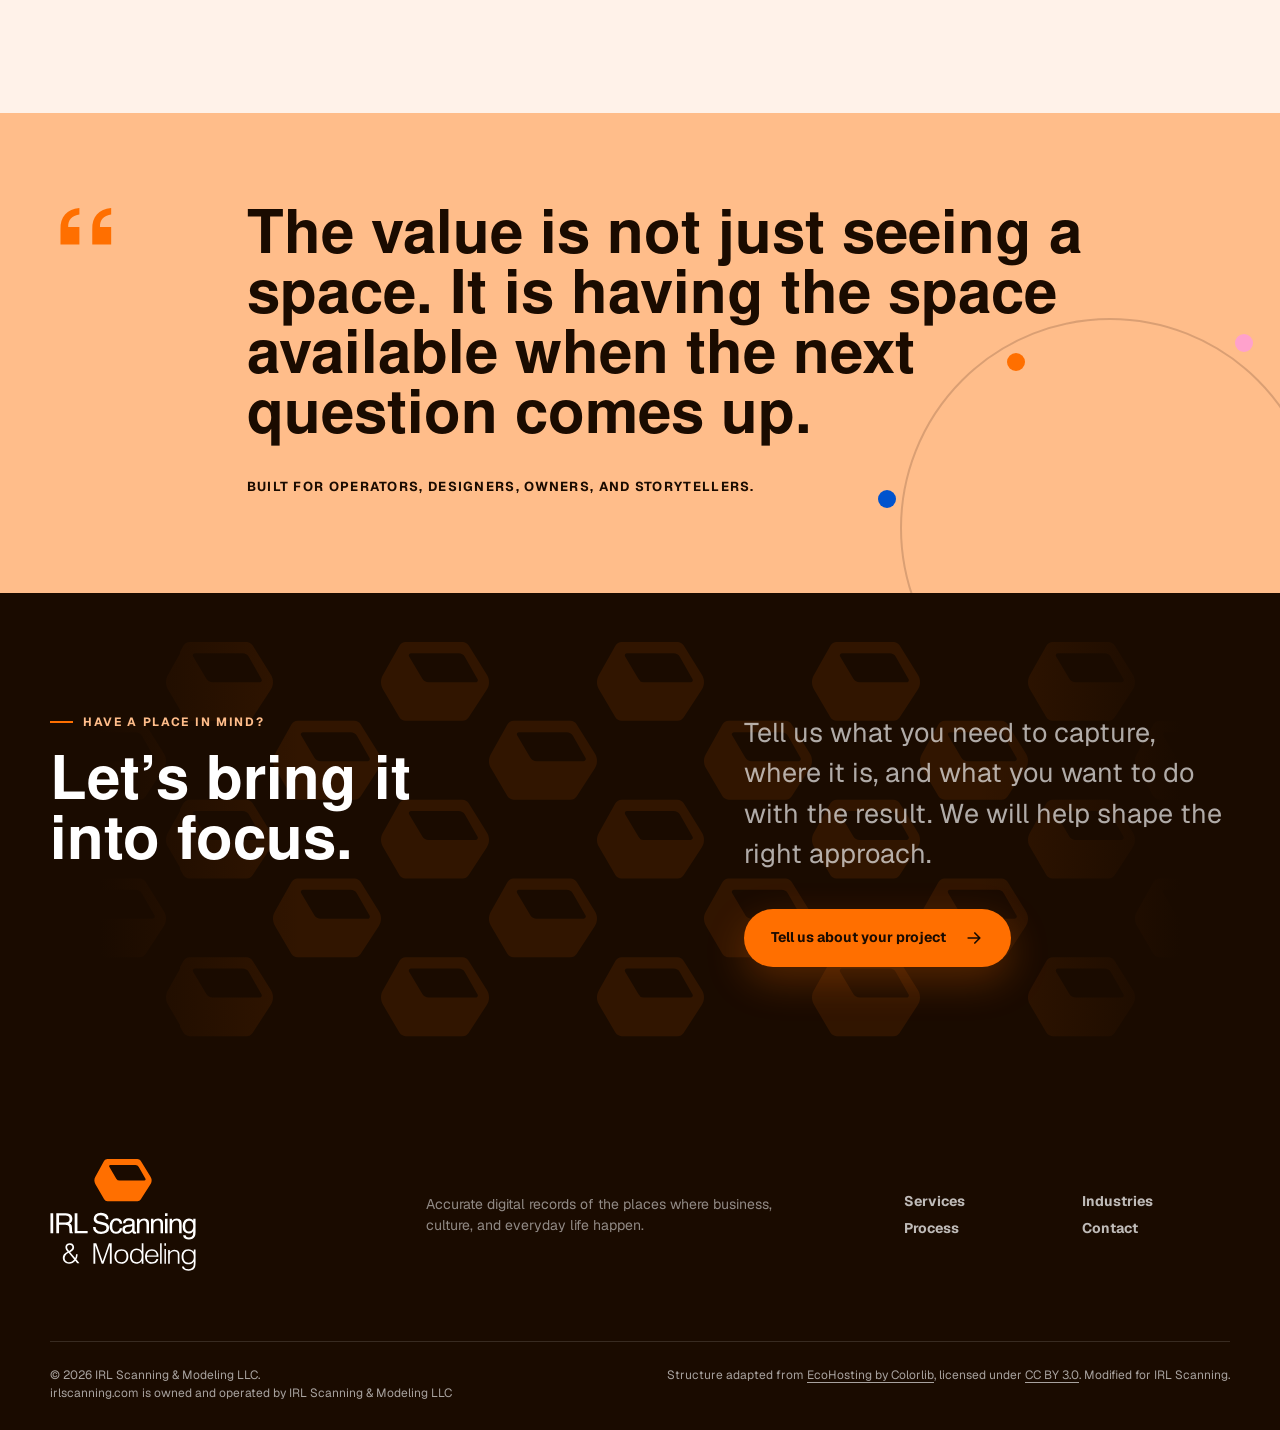
==== commit cea59b23: "style: Apply formatter" ====
--- a/public/index.html
+++ b/public/index.html
@@ -1,50 +1,79 @@
-<!DOCTYPE html>
+<!doctype html>
 <html lang="en">
   <head>
-    <meta charset="utf-8">
-    <meta name="viewport" content="width=device-width, initial-scale=1">
-    <meta name="description" content="IRL Scanning creates accurate 3D digital records of venues, properties, museums, and complex environments.">
-    <meta name="theme-color" content="#1a0b00">
+    <meta charset="utf-8" />
+    <meta name="viewport" content="width=device-width, initial-scale=1" />
+    <meta
+      name="description"
+      content="IRL Scanning creates accurate 3D digital records of venues, properties, museums, and complex environments."
+    />
+    <meta name="theme-color" content="#1a0b00" />
     <title>IRL Scanning | Physical spaces, made digital</title>
-    <link rel="icon" href="favicon.svg" type="image/svg+xml" sizes="any">
-    <link rel="preload" href="fonts/nimbus-sans-l-bold.otf" as="font" type="font/otf" crossorigin>
-    <link rel="preload" href="fonts/geist-variable.woff2" as="font" type="font/woff2" crossorigin>
-    <link rel="stylesheet" href="styles.css">
+    <link rel="icon" href="favicon.svg" type="image/svg+xml" sizes="any" />
+    <link
+      rel="preload"
+      href="fonts/nimbus-sans-l-bold.otf"
+      as="font"
+      type="font/otf"
+      crossorigin
+    />
+    <link
+      rel="preload"
+      href="fonts/geist-variable.woff2"
+      as="font"
+      type="font/woff2"
+      crossorigin
+    />
+    <link rel="stylesheet" href="styles.css" />
   </head>
   <body>
     <a class="skip-link" href="#main-content">Skip to content</a>
 
     <svg class="icon-library" aria-hidden="true">
       <symbol id="icon-building" viewBox="0 0 32 32">
-        <path d="M5 28V9l11-5 11 5v19M10 13h3m6 0h3m-12 6h3m6 0h3m-12 6h3m6 0h3M3 28h26"/>
+        <path
+          d="M5 28V9l11-5 11 5v19M10 13h3m6 0h3m-12 6h3m6 0h3m-12 6h3m6 0h3M3 28h26"
+        />
       </symbol>
       <symbol id="icon-cube" viewBox="0 0 32 32">
-        <path d="m16 3 12 6.5v13L16 29 4 22.5v-13L16 3Zm0 13L4 9.5M16 16l12-6.5M16 16v13"/>
+        <path
+          d="m16 3 12 6.5v13L16 29 4 22.5v-13L16 3Zm0 13L4 9.5M16 16l12-6.5M16 16v13"
+        />
       </symbol>
       <symbol id="icon-measure" viewBox="0 0 32 32">
-        <path d="M5 26 26 5l3 3L8 29l-3-3Zm5-5 3 3m1-7 3 3m1-7 3 3m1-7 3 3"/>
+        <path d="M5 26 26 5l3 3L8 29l-3-3Zm5-5 3 3m1-7 3 3m1-7 3 3m1-7 3 3" />
       </symbol>
       <symbol id="icon-camera" viewBox="0 0 32 32">
-        <path d="M4 10h6l2-4h8l2 4h6v17H4V10Zm12 4a5 5 0 1 0 0 10 5 5 0 0 0 0-10Z"/>
+        <path
+          d="M4 10h6l2-4h8l2 4h6v17H4V10Zm12 4a5 5 0 1 0 0 10 5 5 0 0 0 0-10Z"
+        />
       </symbol>
       <symbol id="icon-layers" viewBox="0 0 32 32">
-        <path d="m16 4 13 7-13 7L3 11l13-7Zm-11 13 11 6 11-6M5 23l11 6 11-6"/>
+        <path d="m16 4 13 7-13 7L3 11l13-7Zm-11 13 11 6 11-6M5 23l11 6 11-6" />
       </symbol>
       <symbol id="icon-share" viewBox="0 0 32 32">
-        <path d="M22 8 10 15m12 9-12-7M26 3a4 4 0 1 1 0 8 4 4 0 0 1 0-8ZM6 13a4 4 0 1 1 0 8 4 4 0 0 1 0-8Zm20 8a4 4 0 1 1 0 8 4 4 0 0 1 0-8Z"/>
+        <path
+          d="M22 8 10 15m12 9-12-7M26 3a4 4 0 1 1 0 8 4 4 0 0 1 0-8ZM6 13a4 4 0 1 1 0 8 4 4 0 0 1 0-8Zm20 8a4 4 0 1 1 0 8 4 4 0 0 1 0-8Z"
+        />
       </symbol>
       <symbol id="icon-arrow" viewBox="0 0 24 24">
-        <path d="M5 12h14m-6-6 6 6-6 6"/>
+        <path d="M5 12h14m-6-6 6 6-6 6" />
       </symbol>
       <symbol id="icon-check" viewBox="0 0 24 24">
-        <path d="m5 12 4 4L19 6"/>
+        <path d="m5 12 4 4L19 6" />
       </symbol>
     </svg>
 
     <header class="site-header">
       <div class="shell header-inner">
         <a class="brand" href="#top">
-          <img class="brand-logo" src="brand-logo.svg" width="1781" height="703" alt="IRL Scanning and Modeling">
+          <img
+            class="brand-logo"
+            src="brand-logo.svg"
+            width="1781"
+            height="703"
+            alt="IRL Scanning and Modeling"
+          />
         </a>
 
         <nav class="desktop-nav" aria-label="Primary navigation">
@@ -70,26 +99,60 @@
 
     <main id="main-content">
       <section class="hero" id="top">
-        <svg class="hero-glow" viewBox="0 0 100 110" preserveAspectRatio="none" aria-hidden="true"><path d="M0,110 V100 Q50,0 100,50 V110 Z"/></svg>
+        <svg
+          class="hero-glow"
+          viewBox="0 0 100 110"
+          preserveAspectRatio="none"
+          aria-hidden="true"
+        >
+          <path d="M0,110 V100 Q50,0 100,50 V110 Z" />
+        </svg>
         <div class="shell hero-grid">
           <div class="hero-copy">
-            <p class="eyebrow eyebrow-light"><span></span> Spatial capture for the real world</p>
-            <h1>Physical spaces,<br><em>made digital.</em></h1>
-            <p class="hero-lede">We create precise, navigable 3D records of venues, properties, exhibits, and environments so your team can inspect, plan, preserve, and share from anywhere.</p>
+            <p class="eyebrow eyebrow-light">
+              <span></span> Spatial capture for the real world
+            </p>
+            <h1>Physical spaces,<br /><em>made digital.</em></h1>
+            <p class="hero-lede">
+              We create precise, navigable 3D records of venues, properties,
+              exhibits, and environments so your team can inspect, plan,
+              preserve, and share from anywhere.
+            </p>
             <div class="hero-actions">
-              <a class="button button-primary" href="contact.html">Start a project <svg aria-hidden="true"><use href="#icon-arrow"/></svg></a>
-              <a class="text-link text-link-light" href="#industries">Explore applications <svg aria-hidden="true"><use href="#icon-arrow"/></svg></a>
+              <a class="button button-primary" href="contact.html"
+                >Start a project
+                <svg aria-hidden="true"><use href="#icon-arrow" /></svg
+              ></a>
+              <a class="text-link text-link-light" href="#industries"
+                >Explore applications
+                <svg aria-hidden="true"><use href="#icon-arrow" /></svg
+              ></a>
             </div>
             <dl class="hero-stats">
-              <div><dt>Millimeter</dt><dd>detail where required</dd></div>
-              <div><dt>Any scale</dt><dd>rooms to campuses</dd></div>
-              <div><dt>Useful data</dt><dd>delivered your way</dd></div>
+              <div>
+                <dt>Millimeter</dt>
+                <dd>detail where required</dd>
+              </div>
+              <div>
+                <dt>Any scale</dt>
+                <dd>rooms to campuses</dd>
+              </div>
+              <div>
+                <dt>Useful data</dt>
+                <dd>delivered your way</dd>
+              </div>
             </dl>
           </div>
 
-          <div class="scan-visual" aria-label="Illustration of a venue being captured as a three-dimensional point cloud" role="img">
-            <img src="scan-visual.svg" alt="" width="640" height="620">
-            <div class="scan-label scan-label-top"><span></span> Capture active</div>
+          <div
+            class="scan-visual"
+            aria-label="Illustration of a venue being captured as a three-dimensional point cloud"
+            role="img"
+          >
+            <img src="scan-visual.svg" alt="" width="640" height="620" />
+            <div class="scan-label scan-label-top">
+              <span></span> Capture active
+            </div>
             <div class="scan-label scan-label-bottom">12.4M spatial points</div>
           </div>
         </div>
@@ -102,11 +165,32 @@
             <h2 id="brief-title">What needs scanning?</h2>
           </div>
           <div class="project-types">
-              <a class="button button-small button-dark" href="contact.html?type=venue">Venue <svg aria-hidden="true"><use href="#icon-arrow"/></svg></a>
-              <a class="button button-small button-dark" href="contact.html?type=property">Property <svg aria-hidden="true"><use href="#icon-arrow"/></svg></a>
-              <a class="button button-small button-dark" href="contact.html?type=museum">Museum <svg aria-hidden="true"><use href="#icon-arrow"/></svg></a>
-              <a class="button button-small button-dark" href="contact.html?type=jobsite">Job site <svg aria-hidden="true"><use href="#icon-arrow"/></svg></a>
-              <a class="button button-small button-dark" href="contact.html?type=other">Something else <svg aria-hidden="true"><use href="#icon-arrow"/></svg></a>
+            <a
+              class="button button-small button-dark"
+              href="contact.html?type=venue"
+              >Venue <svg aria-hidden="true"><use href="#icon-arrow" /></svg
+            ></a>
+            <a
+              class="button button-small button-dark"
+              href="contact.html?type=property"
+              >Property <svg aria-hidden="true"><use href="#icon-arrow" /></svg
+            ></a>
+            <a
+              class="button button-small button-dark"
+              href="contact.html?type=museum"
+              >Museum <svg aria-hidden="true"><use href="#icon-arrow" /></svg
+            ></a>
+            <a
+              class="button button-small button-dark"
+              href="contact.html?type=jobsite"
+              >Job site <svg aria-hidden="true"><use href="#icon-arrow" /></svg
+            ></a>
+            <a
+              class="button button-small button-dark"
+              href="contact.html?type=other"
+              >Something else
+              <svg aria-hidden="true"><use href="#icon-arrow" /></svg
+            ></a>
           </div>
         </div>
       </section>
@@ -116,38 +200,72 @@
           <div class="section-heading centered">
             <p class="eyebrow"><span></span> More than a virtual tour</p>
             <h2>Reality you can work with.</h2>
-            <p>Every capture is shaped around what your team needs to understand, communicate, or build next.</p>
+            <p>
+              Every capture is shaped around what your team needs to understand,
+              communicate, or build next.
+            </p>
           </div>
           <div class="service-grid">
             <article class="service-card">
-              <span class="icon-box"><svg aria-hidden="true"><use href="#icon-building"/></svg></span>
+              <span class="icon-box"
+                ><svg aria-hidden="true"><use href="#icon-building" /></svg
+              ></span>
               <h3>Complete environments</h3>
-              <p>Capture interiors, exteriors, circulation, and context — from ground-level scans to drone photography — in one coherent digital record.</p>
+              <p>
+                Capture interiors, exteriors, circulation, and context — from
+                ground-level scans to drone photography — in one coherent
+                digital record.
+              </p>
             </article>
             <article class="service-card">
-              <span class="icon-box"><svg aria-hidden="true"><use href="#icon-cube"/></svg></span>
+              <span class="icon-box"
+                ><svg aria-hidden="true"><use href="#icon-cube" /></svg
+              ></span>
               <h3>Spatially accurate models</h3>
-              <p>Turn field conditions into measured geometry for planning, documentation, and coordination.</p>
+              <p>
+                Turn field conditions into measured geometry for planning,
+                documentation, and coordination.
+              </p>
             </article>
             <article class="service-card">
-              <span class="icon-box"><svg aria-hidden="true"><use href="#icon-camera"/></svg></span>
+              <span class="icon-box"
+                ><svg aria-hidden="true"><use href="#icon-camera" /></svg
+              ></span>
               <h3>Immersive walkthroughs</h3>
-              <p>Let stakeholders revisit a place remotely without scheduling another trip to site.</p>
+              <p>
+                Let stakeholders revisit a place remotely without scheduling
+                another trip to site.
+              </p>
             </article>
             <article class="service-card">
-              <span class="icon-box"><svg aria-hidden="true"><use href="#icon-measure"/></svg></span>
+              <span class="icon-box"
+                ><svg aria-hidden="true"><use href="#icon-measure" /></svg
+              ></span>
               <h3>Measurement-ready data</h3>
-              <p>Answer dimensional questions from the captured space and reduce repeat site visits.</p>
+              <p>
+                Answer dimensional questions from the captured space and reduce
+                repeat site visits.
+              </p>
             </article>
             <article class="service-card">
-              <span class="icon-box"><svg aria-hidden="true"><use href="#icon-layers"/></svg></span>
+              <span class="icon-box"
+                ><svg aria-hidden="true"><use href="#icon-layers" /></svg
+              ></span>
               <h3>Flexible deliverables</h3>
-              <p>Receive point clouds, meshes, floor plans, media, or platform-ready outputs.</p>
+              <p>
+                Receive point clouds, meshes, floor plans, media, or
+                platform-ready outputs.
+              </p>
             </article>
             <article class="service-card">
-              <span class="icon-box"><svg aria-hidden="true"><use href="#icon-share"/></svg></span>
+              <span class="icon-box"
+                ><svg aria-hidden="true"><use href="#icon-share" /></svg
+              ></span>
               <h3>Easy team access</h3>
-              <p>Share one reliable view of the space with owners, designers, operators, and partners.</p>
+              <p>
+                Share one reliable view of the space with owners, designers,
+                operators, and partners.
+              </p>
             </article>
           </div>
         </div>
@@ -157,10 +275,16 @@
         <div class="shell">
           <div class="section-heading split-heading">
             <div>
-              <p class="eyebrow eyebrow-light"><span></span> Built around your environment</p>
-              <h2>One capture.<br>Many ways forward.</h2>
+              <p class="eyebrow eyebrow-light">
+                <span></span> Built around your environment
+              </p>
+              <h2>One capture.<br />Many ways forward.</h2>
             </div>
-            <p>A useful scan starts with the decisions it needs to support. We tailor coverage, resolution, and delivery to the place and the people using it.</p>
+            <p>
+              A useful scan starts with the decisions it needs to support. We
+              tailor coverage, resolution, and delivery to the place and the
+              people using it.
+            </p>
           </div>
           <div class="industry-grid">
             <article class="industry-card industry-card-orange">
@@ -168,7 +292,10 @@
               <div>
                 <p class="card-label">Venues + events</p>
                 <h3>Plan the room before anyone loads in.</h3>
-                <p>Document access, sightlines, infrastructure, staging, and guest flow for faster coordination.</p>
+                <p>
+                  Document access, sightlines, infrastructure, staging, and
+                  guest flow for faster coordination.
+                </p>
               </div>
             </article>
             <article class="industry-card industry-card-cream">
@@ -176,7 +303,10 @@
               <div>
                 <p class="card-label">Real estate + facilities</p>
                 <h3>Make every square foot easier to understand.</h3>
-                <p>Support listings, renovations, operations, and remote due diligence with a lasting spatial record.</p>
+                <p>
+                  Support listings, renovations, operations, and remote due
+                  diligence with a lasting spatial record.
+                </p>
               </div>
             </article>
             <article class="industry-card industry-card-blue">
@@ -184,7 +314,10 @@
               <div>
                 <p class="card-label">Museums + heritage</p>
                 <h3>Preserve context, not just objects.</h3>
-                <p>Create accessible records of exhibitions, collections, and culturally significant environments.</p>
+                <p>
+                  Create accessible records of exhibitions, collections, and
+                  culturally significant environments.
+                </p>
               </div>
             </article>
           </div>
@@ -197,18 +330,36 @@
             <div class="cloud-ring ring-one"></div>
             <div class="cloud-ring ring-two"></div>
             <div class="cloud-ring ring-three"></div>
-            <div class="cloud-core"><span></span><span></span><span></span><span></span></div>
+            <div class="cloud-core">
+              <span></span><span></span><span></span><span></span>
+            </div>
           </div>
           <div class="feature-copy">
             <p class="eyebrow"><span></span> A reliable source of truth</p>
             <h2>Keep the site close, even when you are not.</h2>
-            <p>A scan freezes real-world conditions at a useful moment in time. Teams can return to it whenever questions emerge, compare changes, and move work forward with shared spatial context.</p>
+            <p>
+              A scan freezes real-world conditions at a useful moment in time.
+              Teams can return to it whenever questions emerge, compare changes,
+              and move work forward with shared spatial context.
+            </p>
             <ul class="check-list">
-              <li><svg aria-hidden="true"><use href="#icon-check"/></svg> Reduce avoidable return visits</li>
-              <li><svg aria-hidden="true"><use href="#icon-check"/></svg> Align remote stakeholders faster</li>
-              <li><svg aria-hidden="true"><use href="#icon-check"/></svg> Preserve a visual record over time</li>
+              <li>
+                <svg aria-hidden="true"><use href="#icon-check" /></svg> Reduce
+                avoidable return visits
+              </li>
+              <li>
+                <svg aria-hidden="true"><use href="#icon-check" /></svg> Align
+                remote stakeholders faster
+              </li>
+              <li>
+                <svg aria-hidden="true"><use href="#icon-check" /></svg>
+                Preserve a visual record over time
+              </li>
             </ul>
-            <a class="text-link" href="#process">See how capture works <svg aria-hidden="true"><use href="#icon-arrow"/></svg></a>
+            <a class="text-link" href="#process"
+              >See how capture works
+              <svg aria-hidden="true"><use href="#icon-arrow" /></svg
+            ></a>
           </div>
         </div>
       </section>
@@ -216,29 +367,43 @@
       <section class="process section" id="process">
         <div class="shell">
           <div class="section-heading centered">
-            <p class="eyebrow eyebrow-light"><span></span> Clear from brief to delivery</p>
+            <p class="eyebrow eyebrow-light">
+              <span></span> Clear from brief to delivery
+            </p>
             <h2>A simple capture process.</h2>
           </div>
           <ol class="process-grid">
             <li>
               <span>01</span>
               <h3>Define the outcome</h3>
-              <p>We learn about the environment, access, accuracy, and deliverables your project requires.</p>
+              <p>
+                We learn about the environment, access, accuracy, and
+                deliverables your project requires.
+              </p>
             </li>
             <li>
               <span>02</span>
               <h3>Capture on site</h3>
-              <p>Our team documents the agreed areas efficiently while working around your operations.</p>
+              <p>
+                Our team documents the agreed areas efficiently while working
+                around your operations.
+              </p>
             </li>
             <li>
               <span>03</span>
               <h3>Process + verify</h3>
-              <p>We align, clean, and quality-check the data so the result is coherent and dependable.</p>
+              <p>
+                We align, clean, and quality-check the data so the result is
+                coherent and dependable.
+              </p>
             </li>
             <li>
               <span>04</span>
               <h3>Deliver for use</h3>
-              <p>Your team receives practical outputs, organized for the platforms and workflows that follow.</p>
+              <p>
+                Your team receives practical outputs, organized for the
+                platforms and workflows that follow.
+              </p>
             </li>
           </ol>
         </div>
@@ -249,29 +414,54 @@
           <div class="faq-intro">
             <p class="eyebrow"><span></span> Common questions</p>
             <h2>Before we scan.</h2>
-            <p>Every environment is different. These are the basics; we will scope the specifics with you.</p>
-            <a class="button button-dark" href="contact.html">Discuss your site <svg aria-hidden="true"><use href="#icon-arrow"/></svg></a>
+            <p>
+              Every environment is different. These are the basics; we will
+              scope the specifics with you.
+            </p>
+            <a class="button button-dark" href="contact.html"
+              >Discuss your site
+              <svg aria-hidden="true"><use href="#icon-arrow" /></svg
+            ></a>
           </div>
           <div class="questions">
             <details open>
               <summary>What kinds of spaces can you capture?</summary>
-              <p>Commercial interiors, venues, residential and industrial properties, museums, exhibitions, construction sites, and other accessible environments.</p>
+              <p>
+                Commercial interiors, venues, residential and industrial
+                properties, museums, exhibitions, construction sites, and other
+                accessible environments.
+              </p>
             </details>
             <details>
               <summary>How does the capture process work?</summary>
-              <p>We use a combination of ground-level scanning and aerial drone photography, chosen based on the site layout, accuracy requirements, and the deliverables your project needs.</p>
+              <p>
+                We use a combination of ground-level scanning and aerial drone
+                photography, chosen based on the site layout, accuracy
+                requirements, and the deliverables your project needs.
+              </p>
             </details>
             <details>
               <summary>How accurate are the scans?</summary>
-              <p>Accuracy depends on the capture method and project need. We establish the required tolerance during scoping and choose the appropriate equipment and workflow.</p>
+              <p>
+                Accuracy depends on the capture method and project need. We
+                establish the required tolerance during scoping and choose the
+                appropriate equipment and workflow.
+              </p>
             </details>
             <details>
               <summary>What files or platforms can you deliver?</summary>
-              <p>Deliverables may include hosted walkthroughs, point clouds, meshes, plans, imagery, and common exchange formats. We align delivery with your downstream tools.</p>
+              <p>
+                Deliverables may include hosted walkthroughs, point clouds,
+                meshes, plans, imagery, and common exchange formats. We align
+                delivery with your downstream tools.
+              </p>
             </details>
             <details>
               <summary>Can scanning happen while a site is operating?</summary>
-              <p>Often, yes. We plan routes and timing around access, privacy, safety, and operational constraints to minimize disruption.</p>
+              <p>
+                Often, yes. We plan routes and timing around access, privacy,
+                safety, and operational constraints to minimize disruption.
+              </p>
             </details>
           </div>
         </div>
@@ -281,22 +471,37 @@
         <div class="shell testimonial-inner">
           <span class="quote-mark" aria-hidden="true">“</span>
           <blockquote>
-            <p>The value is not just seeing a space. It is having the space available when the next question comes up.</p>
-            <footer>Built for operators, designers, owners, and storytellers.</footer>
+            <p>
+              The value is not just seeing a space. It is having the space
+              available when the next question comes up.
+            </p>
+            <footer>
+              Built for operators, designers, owners, and storytellers.
+            </footer>
           </blockquote>
-          <div class="testimonial-orbit" aria-hidden="true"><span></span><span></span><span></span></div>
+          <div class="testimonial-orbit" aria-hidden="true">
+            <span></span><span></span><span></span>
+          </div>
         </div>
       </section>
 
       <section class="contact section" id="contact">
         <div class="shell contact-inner">
           <div>
-            <p class="eyebrow eyebrow-light"><span></span> Have a place in mind?</p>
-            <h2>Let’s bring it<br>into focus.</h2>
+            <p class="eyebrow eyebrow-light">
+              <span></span> Have a place in mind?
+            </p>
+            <h2>Let’s bring it<br />into focus.</h2>
           </div>
           <div class="contact-copy">
-            <p>Tell us what you need to capture, where it is, and what you want to do with the result. We will help shape the right approach.</p>
-            <a class="button button-primary" href="contact.html">Tell us about your project <svg aria-hidden="true"><use href="#icon-arrow"/></svg></a>
+            <p>
+              Tell us what you need to capture, where it is, and what you want
+              to do with the result. We will help shape the right approach.
+            </p>
+            <a class="button button-primary" href="contact.html"
+              >Tell us about your project
+              <svg aria-hidden="true"><use href="#icon-arrow" /></svg
+            ></a>
           </div>
         </div>
       </section>
@@ -305,9 +510,18 @@
     <footer class="site-footer">
       <div class="shell footer-main">
         <a class="brand footer-brand" href="#top">
-          <img class="brand-logo" src="brand-logo-vertical.svg" width="354" height="279" alt="IRL Scanning and Modeling">
+          <img
+            class="brand-logo"
+            src="brand-logo-vertical.svg"
+            width="354"
+            height="279"
+            alt="IRL Scanning and Modeling"
+          />
         </a>
-        <p>Accurate digital records of the places where business, culture, and everyday life happen.</p>
+        <p>
+          Accurate digital records of the places where business, culture, and
+          everyday life happen.
+        </p>
         <nav aria-label="Footer navigation">
           <a href="#services">Services</a>
           <a href="#industries">Industries</a>
@@ -316,8 +530,18 @@
         </nav>
       </div>
       <div class="shell footer-bottom">
-        <p>&copy; 2026 IRL Scanning &amp; Modeling LLC.<br>irlscanning.com is owned and operated by IRL Scanning &amp; Modeling LLC</p>
-        <p>Structure adapted from <a href="https://colorlib.com/wp/template/ecohosting/">EcoHosting by Colorlib</a>, licensed under <a href="https://creativecommons.org/licenses/by/3.0/">CC BY 3.0</a>. Modified for IRL Scanning.</p>
+        <p>
+          &copy; 2026 IRL Scanning &amp; Modeling LLC.<br />irlscanning.com is
+          owned and operated by IRL Scanning &amp; Modeling LLC
+        </p>
+        <p>
+          Structure adapted from
+          <a href="https://colorlib.com/wp/template/ecohosting/"
+            >EcoHosting by Colorlib</a
+          >, licensed under
+          <a href="https://creativecommons.org/licenses/by/3.0/">CC BY 3.0</a>.
+          Modified for IRL Scanning.
+        </p>
       </div>
     </footer>
   </body>
--- a/public/styles.css
+++ b/public/styles.css
@@ -166,7 +166,10 @@
   padding: 13px 22px;
   border: 1px solid rgba(255, 255, 255, 0.55);
   border-radius: 999px;
-  transition: transform 180ms ease, background-color 180ms ease, color 180ms ease;
+  transition:
+    transform 180ms ease,
+    background-color 180ms ease,
+    color 180ms ease;
 }
 
 .nav-cta:hover,
@@ -183,7 +186,7 @@
 
 .mobile-nav a:hover {
   background: var(--blue);
-  color: var(--white)
+  color: var(--white);
 }
 
 .hero {
@@ -322,7 +325,10 @@
   font-size: 14px;
   font-weight: 700;
   text-decoration: none;
-  transition: transform 180ms ease, background-color 180ms ease, color 180ms ease;
+  transition:
+    transform 180ms ease,
+    background-color 180ms ease,
+    color 180ms ease;
 }
 
 .button svg,
@@ -542,7 +548,9 @@
   padding: 40px;
   border-right: 1px solid rgba(26, 11, 0, 0.14);
   border-bottom: 1px solid rgba(26, 11, 0, 0.14);
-  transition: background-color 180ms ease, transform 180ms ease;
+  transition:
+    background-color 180ms ease,
+    transform 180ms ease;
 }
 
 .service-card:hover {
@@ -624,8 +632,12 @@
   content: "";
   position: absolute;
   inset: 0;
-  background:
-    linear-gradient(45deg, var(--ink) 0 10%, transparent 30% 70%, var(--ink) 90% 100%);
+  background: linear-gradient(
+    45deg,
+    var(--ink) 0 10%,
+    transparent 30% 70%,
+    var(--ink) 90% 100%
+  );
   pointer-events: none;
 }
 
@@ -687,7 +699,7 @@
 
 .card-label {
   margin: 0 0 16px;
-  font-size: 11px;
+  font-size: 18px;
   font-weight: 700;
   letter-spacing: 0.12em;
   text-transform: uppercase;
@@ -791,10 +803,22 @@
   box-shadow: 0 0 20px var(--yellow);
 }
 
-.cloud-core span:nth-child(1) { top: 0; left: 48%; }
-.cloud-core span:nth-child(2) { top: 42%; left: 5%; }
-.cloud-core span:nth-child(3) { top: 47%; right: 2%; }
-.cloud-core span:nth-child(4) { bottom: 0; left: 52%; }
+.cloud-core span:nth-child(1) {
+  top: 0;
+  left: 48%;
+}
+.cloud-core span:nth-child(2) {
+  top: 42%;
+  left: 5%;
+}
+.cloud-core span:nth-child(3) {
+  top: 47%;
+  right: 2%;
+}
+.cloud-core span:nth-child(4) {
+  bottom: 0;
+  left: 52%;
+}
 
 .feature-art > p {
   position: absolute;
@@ -1013,9 +1037,20 @@
   background: var(--orange);
 }
 
-.testimonial-orbit span:nth-child(1) { top: 33px; left: 105px; }
-.testimonial-orbit span:nth-child(2) { top: 170px; left: -24px; background: var(--blue); }
-.testimonial-orbit span:nth-child(3) { top: 14px; right: 65px; background: var(--pink); }
+.testimonial-orbit span:nth-child(1) {
+  top: 33px;
+  left: 105px;
+}
+.testimonial-orbit span:nth-child(2) {
+  top: 170px;
+  left: -24px;
+  background: var(--blue);
+}
+.testimonial-orbit span:nth-child(3) {
+  top: 14px;
+  right: 65px;
+  background: var(--pink);
+}
 
 .contact {
   position: relative;
@@ -1044,8 +1079,10 @@
   position: absolute;
   inset: 0;
   background:
-    linear-gradient(to right, var(--ink) 100px, transparent)        left   /300px 100% no-repeat,
-    linear-gradient(to left, var(--ink) 100px, transparent)         right  /300px 100% no-repeat;
+    linear-gradient(to right, var(--ink) 100px, transparent) left / 300px 100%
+      no-repeat,
+    linear-gradient(to left, var(--ink) 100px, transparent) right / 300px 100%
+      no-repeat;
   pointer-events: none;
 }
 
@@ -1107,8 +1144,14 @@
   position: absolute;
   inset: 0;
   background:
-    linear-gradient(to bottom, transparent, var(--ink))            bottom   /100% 120px no-repeat,
-    linear-gradient(-45deg, var(--ink) 0 20%, transparent 40% 60%, var(--ink) 80% 100%);
+    linear-gradient(to bottom, transparent, var(--ink)) bottom / 100% 120px
+      no-repeat,
+    linear-gradient(
+      -45deg,
+      var(--ink) 0 20%,
+      transparent 40% 60%,
+      var(--ink) 80% 100%
+    );
   pointer-events: none;
 }
 
@@ -1521,7 +1564,6 @@
     background-size: 48px auto;
   }
 
-
   .contact-form {
     gap: 22px;
     padding: 28px 20px;
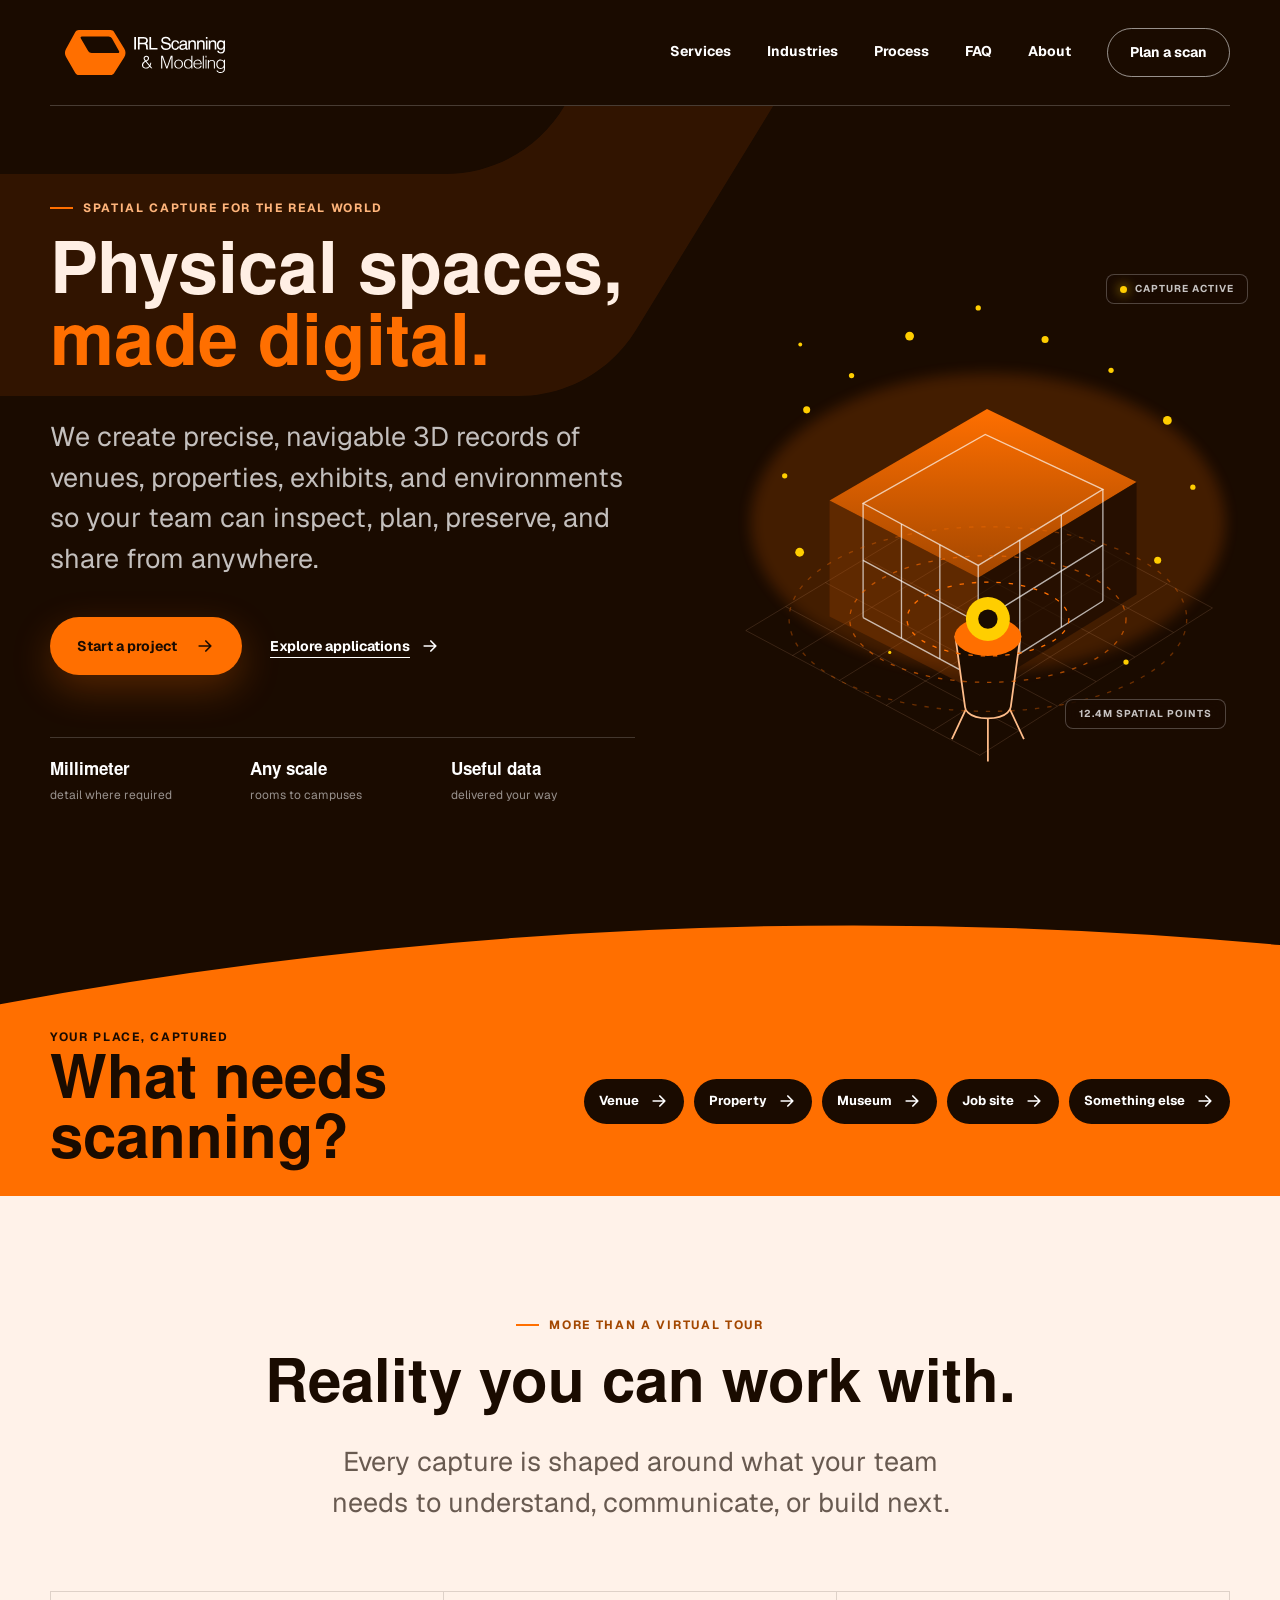
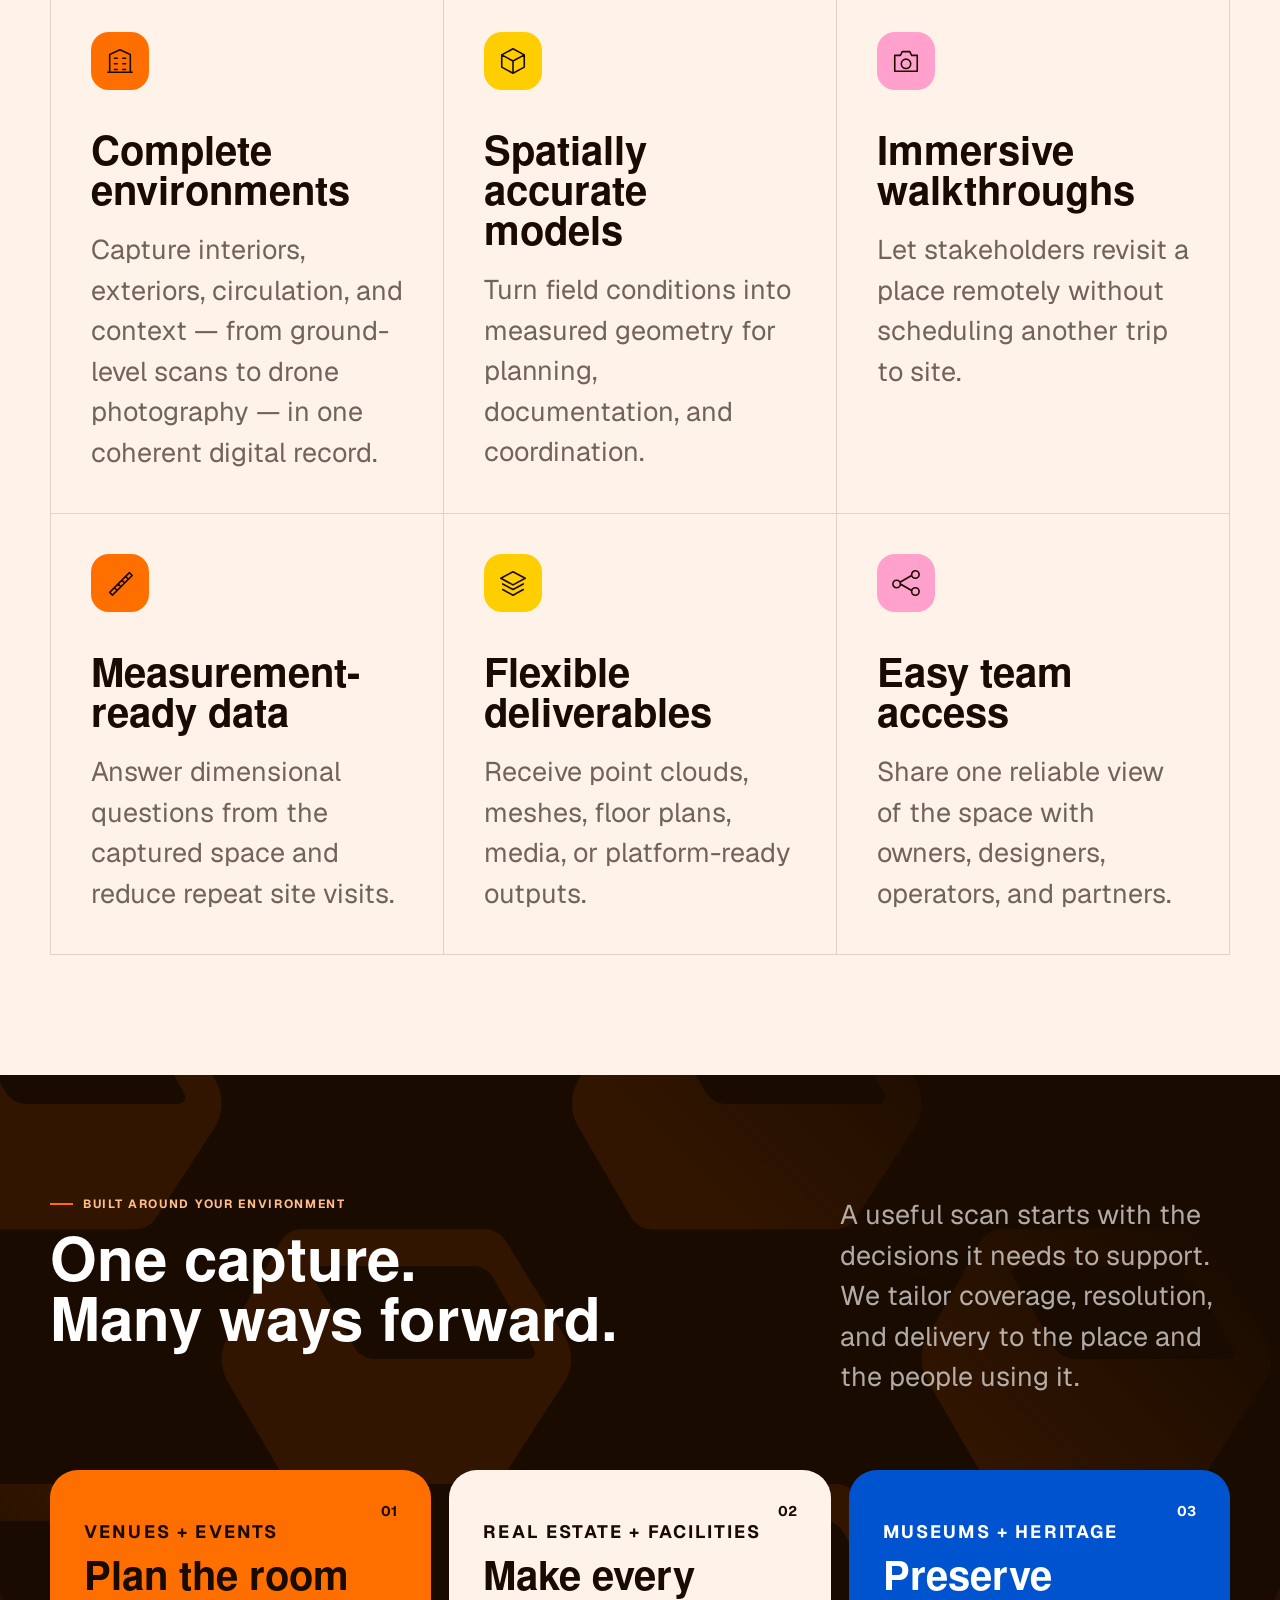
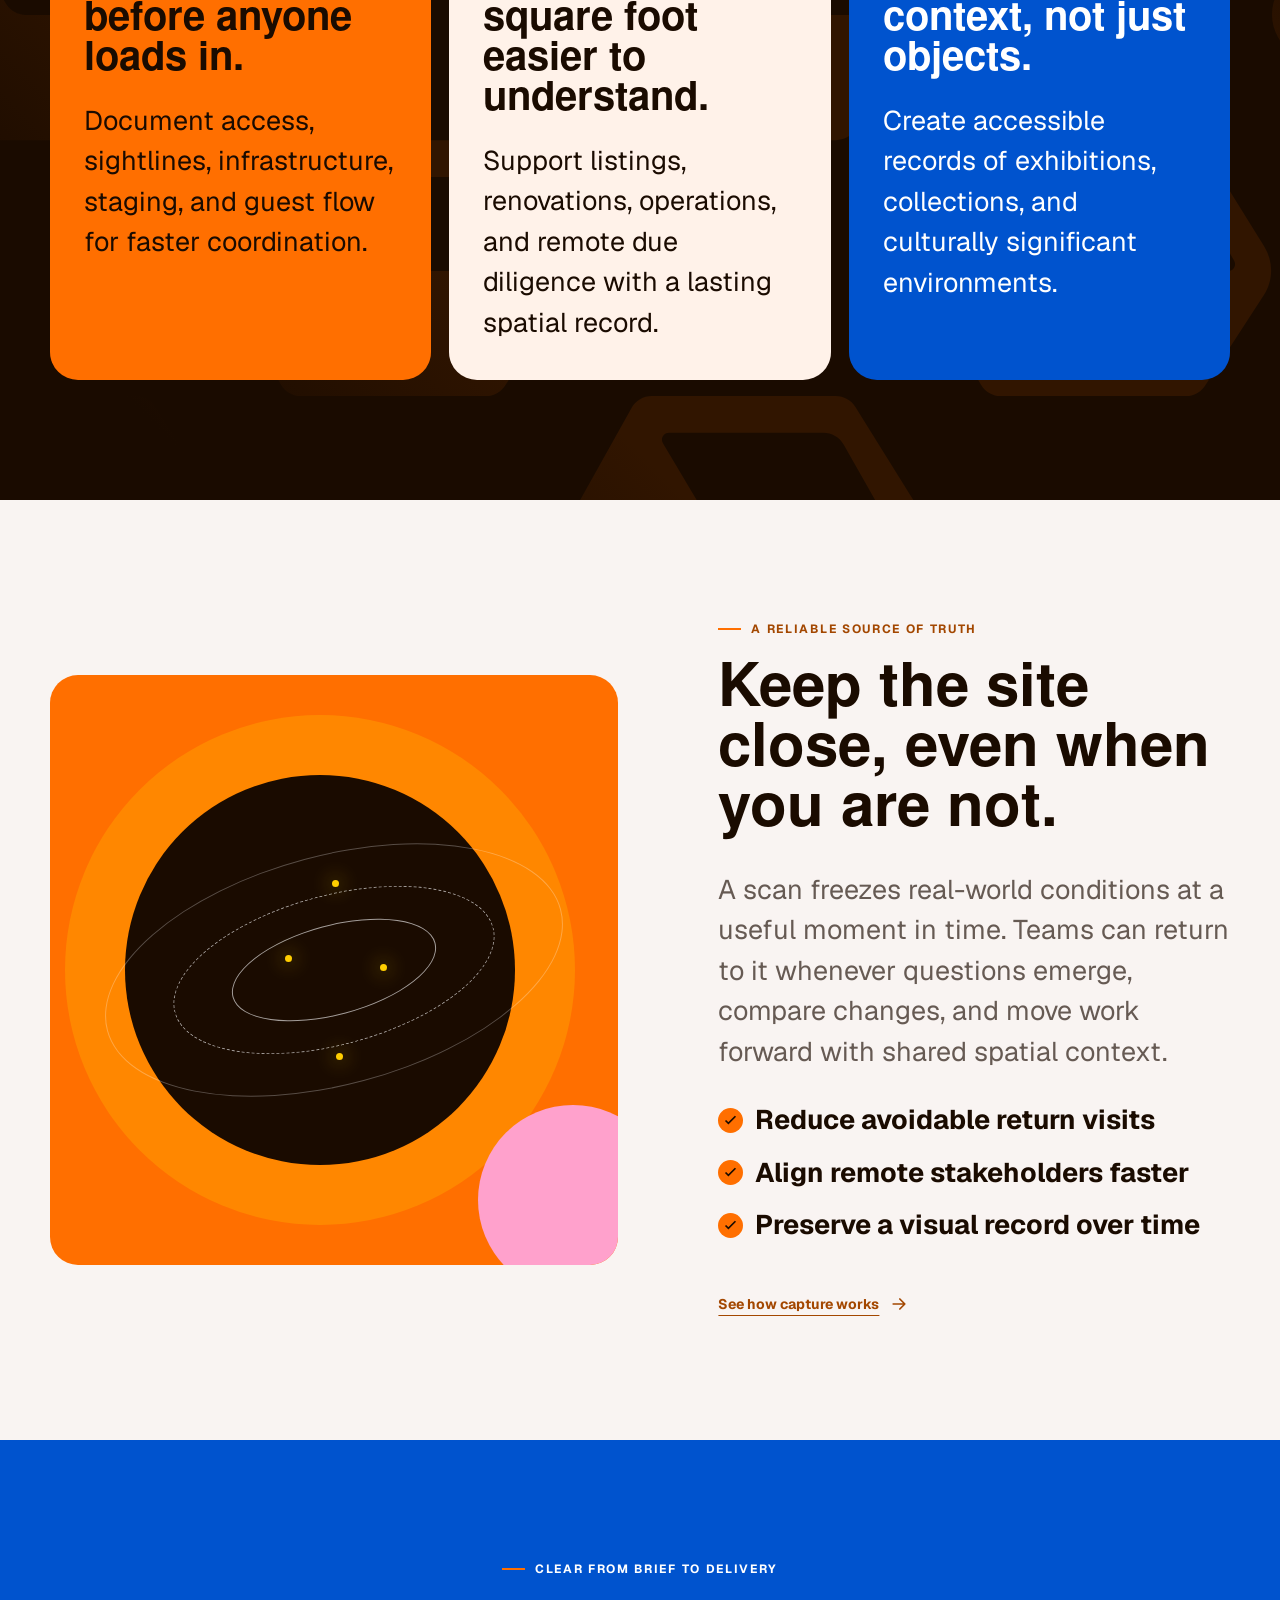
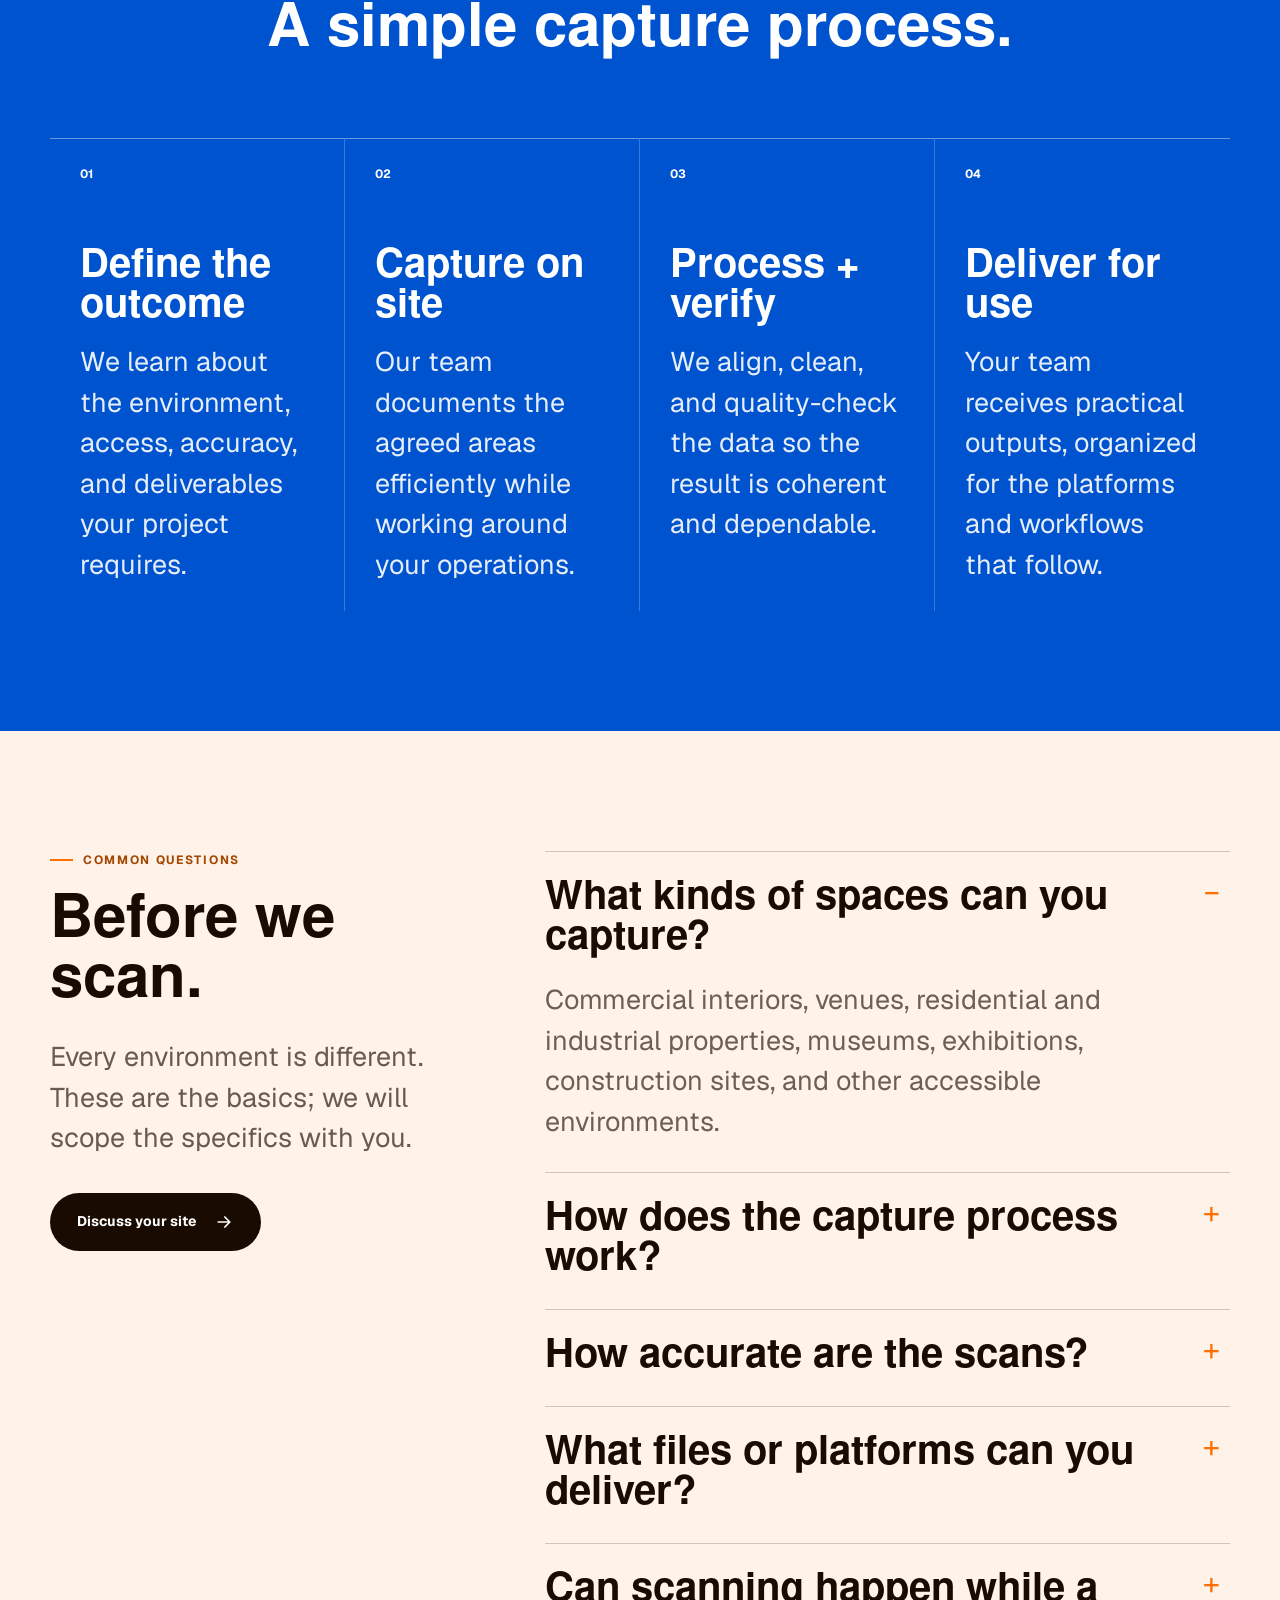
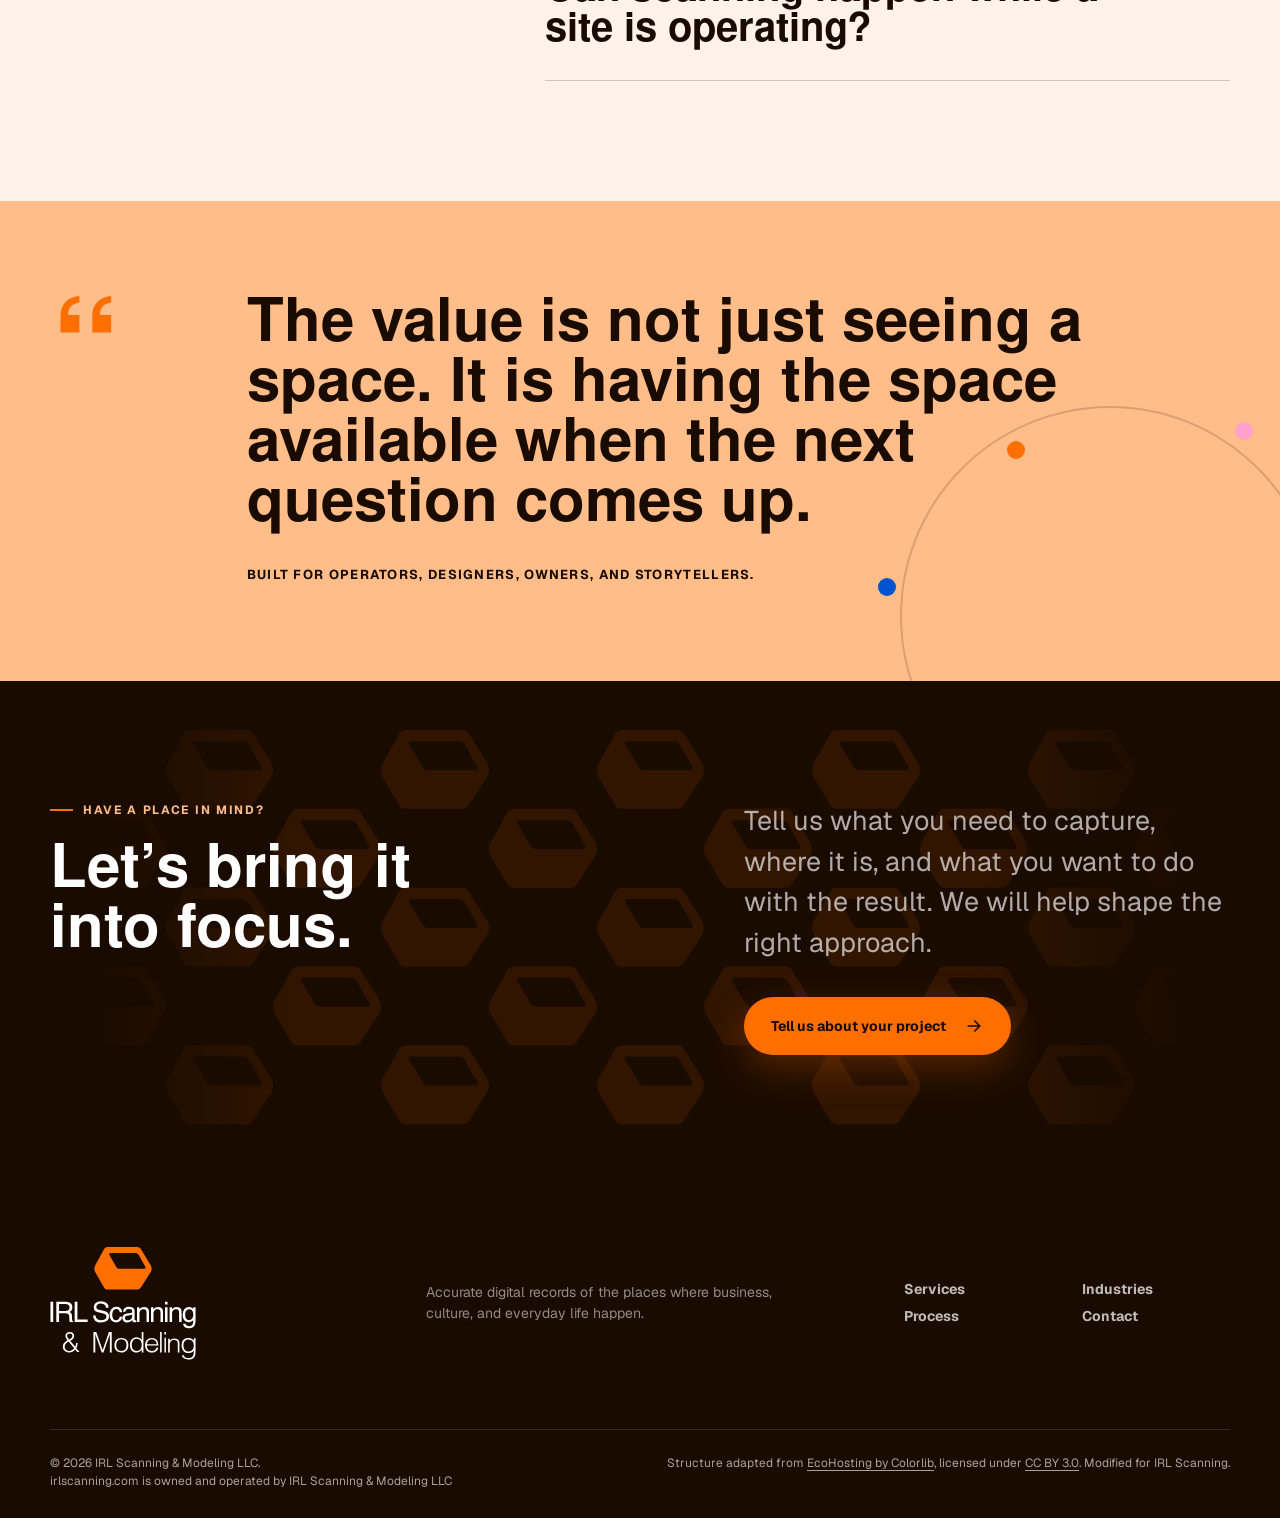
==== commit fda724b8: "feat(nav): add links to upcoming about page" ====
--- a/public/index.html
+++ b/public/index.html
@@ -81,6 +81,7 @@
           <a href="#industries">Industries</a>
           <a href="#process">Process</a>
           <a href="#faq">FAQ</a>
+          <a href="about.html">About</a>
           <a class="nav-cta" href="contact.html">Plan a scan</a>
         </nav>
 
@@ -91,6 +92,7 @@
             <a href="#industries">Industries</a>
             <a href="#process">Process</a>
             <a href="#faq">FAQ</a>
+            <a href="about.html">About</a>
             <a href="contact.html">Plan a scan</a>
           </nav>
         </details>
@@ -121,12 +123,12 @@
             <div class="hero-actions">
               <a class="button button-primary" href="contact.html"
                 >Start a project
-                <svg aria-hidden="true"><use href="#icon-arrow" /></svg
-              ></a>
+                <svg aria-hidden="true"><use href="#icon-arrow" /></svg>
+              </a>
               <a class="text-link text-link-light" href="#industries"
                 >Explore applications
-                <svg aria-hidden="true"><use href="#icon-arrow" /></svg
-              ></a>
+                <svg aria-hidden="true"><use href="#icon-arrow" /></svg>
+              </a>
             </div>
             <dl class="hero-stats">
               <div>
@@ -168,29 +170,29 @@
             <a
               class="button button-small button-dark"
               href="contact.html?type=venue"
-              >Venue <svg aria-hidden="true"><use href="#icon-arrow" /></svg
-            ></a>
+              >Venue <svg aria-hidden="true"><use href="#icon-arrow" /></svg>
+            </a>
             <a
               class="button button-small button-dark"
               href="contact.html?type=property"
-              >Property <svg aria-hidden="true"><use href="#icon-arrow" /></svg
-            ></a>
+              >Property <svg aria-hidden="true"><use href="#icon-arrow" /></svg>
+            </a>
             <a
               class="button button-small button-dark"
               href="contact.html?type=museum"
-              >Museum <svg aria-hidden="true"><use href="#icon-arrow" /></svg
-            ></a>
+              >Museum <svg aria-hidden="true"><use href="#icon-arrow" /></svg>
+            </a>
             <a
               class="button button-small button-dark"
               href="contact.html?type=jobsite"
-              >Job site <svg aria-hidden="true"><use href="#icon-arrow" /></svg
-            ></a>
+              >Job site <svg aria-hidden="true"><use href="#icon-arrow" /></svg>
+            </a>
             <a
               class="button button-small button-dark"
               href="contact.html?type=other"
               >Something else
-              <svg aria-hidden="true"><use href="#icon-arrow" /></svg
-            ></a>
+              <svg aria-hidden="true"><use href="#icon-arrow" /></svg>
+            </a>
           </div>
         </div>
       </section>
@@ -208,8 +210,8 @@
           <div class="service-grid">
             <article class="service-card">
               <span class="icon-box"
-                ><svg aria-hidden="true"><use href="#icon-building" /></svg
-              ></span>
+                ><svg aria-hidden="true"><use href="#icon-building" /></svg>
+              </span>
               <h3>Complete environments</h3>
               <p>
                 Capture interiors, exteriors, circulation, and context — from
@@ -219,8 +221,8 @@
             </article>
             <article class="service-card">
               <span class="icon-box"
-                ><svg aria-hidden="true"><use href="#icon-cube" /></svg
-              ></span>
+                ><svg aria-hidden="true"><use href="#icon-cube" /></svg>
+              </span>
               <h3>Spatially accurate models</h3>
               <p>
                 Turn field conditions into measured geometry for planning,
@@ -229,8 +231,8 @@
             </article>
             <article class="service-card">
               <span class="icon-box"
-                ><svg aria-hidden="true"><use href="#icon-camera" /></svg
-              ></span>
+                ><svg aria-hidden="true"><use href="#icon-camera" /></svg>
+              </span>
               <h3>Immersive walkthroughs</h3>
               <p>
                 Let stakeholders revisit a place remotely without scheduling
@@ -239,8 +241,8 @@
             </article>
             <article class="service-card">
               <span class="icon-box"
-                ><svg aria-hidden="true"><use href="#icon-measure" /></svg
-              ></span>
+                ><svg aria-hidden="true"><use href="#icon-measure" /></svg>
+              </span>
               <h3>Measurement-ready data</h3>
               <p>
                 Answer dimensional questions from the captured space and reduce
@@ -249,8 +251,8 @@
             </article>
             <article class="service-card">
               <span class="icon-box"
-                ><svg aria-hidden="true"><use href="#icon-layers" /></svg
-              ></span>
+                ><svg aria-hidden="true"><use href="#icon-layers" /></svg>
+              </span>
               <h3>Flexible deliverables</h3>
               <p>
                 Receive point clouds, meshes, floor plans, media, or
@@ -259,8 +261,8 @@
             </article>
             <article class="service-card">
               <span class="icon-box"
-                ><svg aria-hidden="true"><use href="#icon-share" /></svg
-              ></span>
+                ><svg aria-hidden="true"><use href="#icon-share" /></svg>
+              </span>
               <h3>Easy team access</h3>
               <p>
                 Share one reliable view of the space with owners, designers,
@@ -358,8 +360,8 @@
             </ul>
             <a class="text-link" href="#process"
               >See how capture works
-              <svg aria-hidden="true"><use href="#icon-arrow" /></svg
-            ></a>
+              <svg aria-hidden="true"><use href="#icon-arrow" /></svg>
+            </a>
           </div>
         </div>
       </section>
@@ -420,8 +422,8 @@
             </p>
             <a class="button button-dark" href="contact.html"
               >Discuss your site
-              <svg aria-hidden="true"><use href="#icon-arrow" /></svg
-            ></a>
+              <svg aria-hidden="true"><use href="#icon-arrow" /></svg>
+            </a>
           </div>
           <div class="questions">
             <details open>
@@ -500,8 +502,8 @@
             </p>
             <a class="button button-primary" href="contact.html"
               >Tell us about your project
-              <svg aria-hidden="true"><use href="#icon-arrow" /></svg
-            ></a>
+              <svg aria-hidden="true"><use href="#icon-arrow" /></svg>
+            </a>
           </div>
         </div>
       </section>
--- a/public/styles.css
+++ b/public/styles.css
@@ -47,6 +47,7 @@
 
 html {
   scroll-behavior: smooth;
+  scroll-padding-top: 106px;
 }
 
 body {
@@ -107,7 +108,8 @@
 }
 
 .site-header {
-  position: absolute;
+  position: sticky;
+  background: var(--ink);
   inset: 0 0 auto;
   z-index: 20;
   color: var(--white);
@@ -193,7 +195,7 @@
   position: relative;
   min-height: 900px;
   overflow: hidden;
-  padding-top: 106px;
+  padding-top: 10px;
   background: var(--ink);
   color: var(--white);
 }
@@ -1113,7 +1115,7 @@
 
 .contact-page-main {
   min-height: 100vh;
-  padding-top: 106px;
+  padding-top: 10px;
   background: var(--ink);
   color: var(--white);
 }
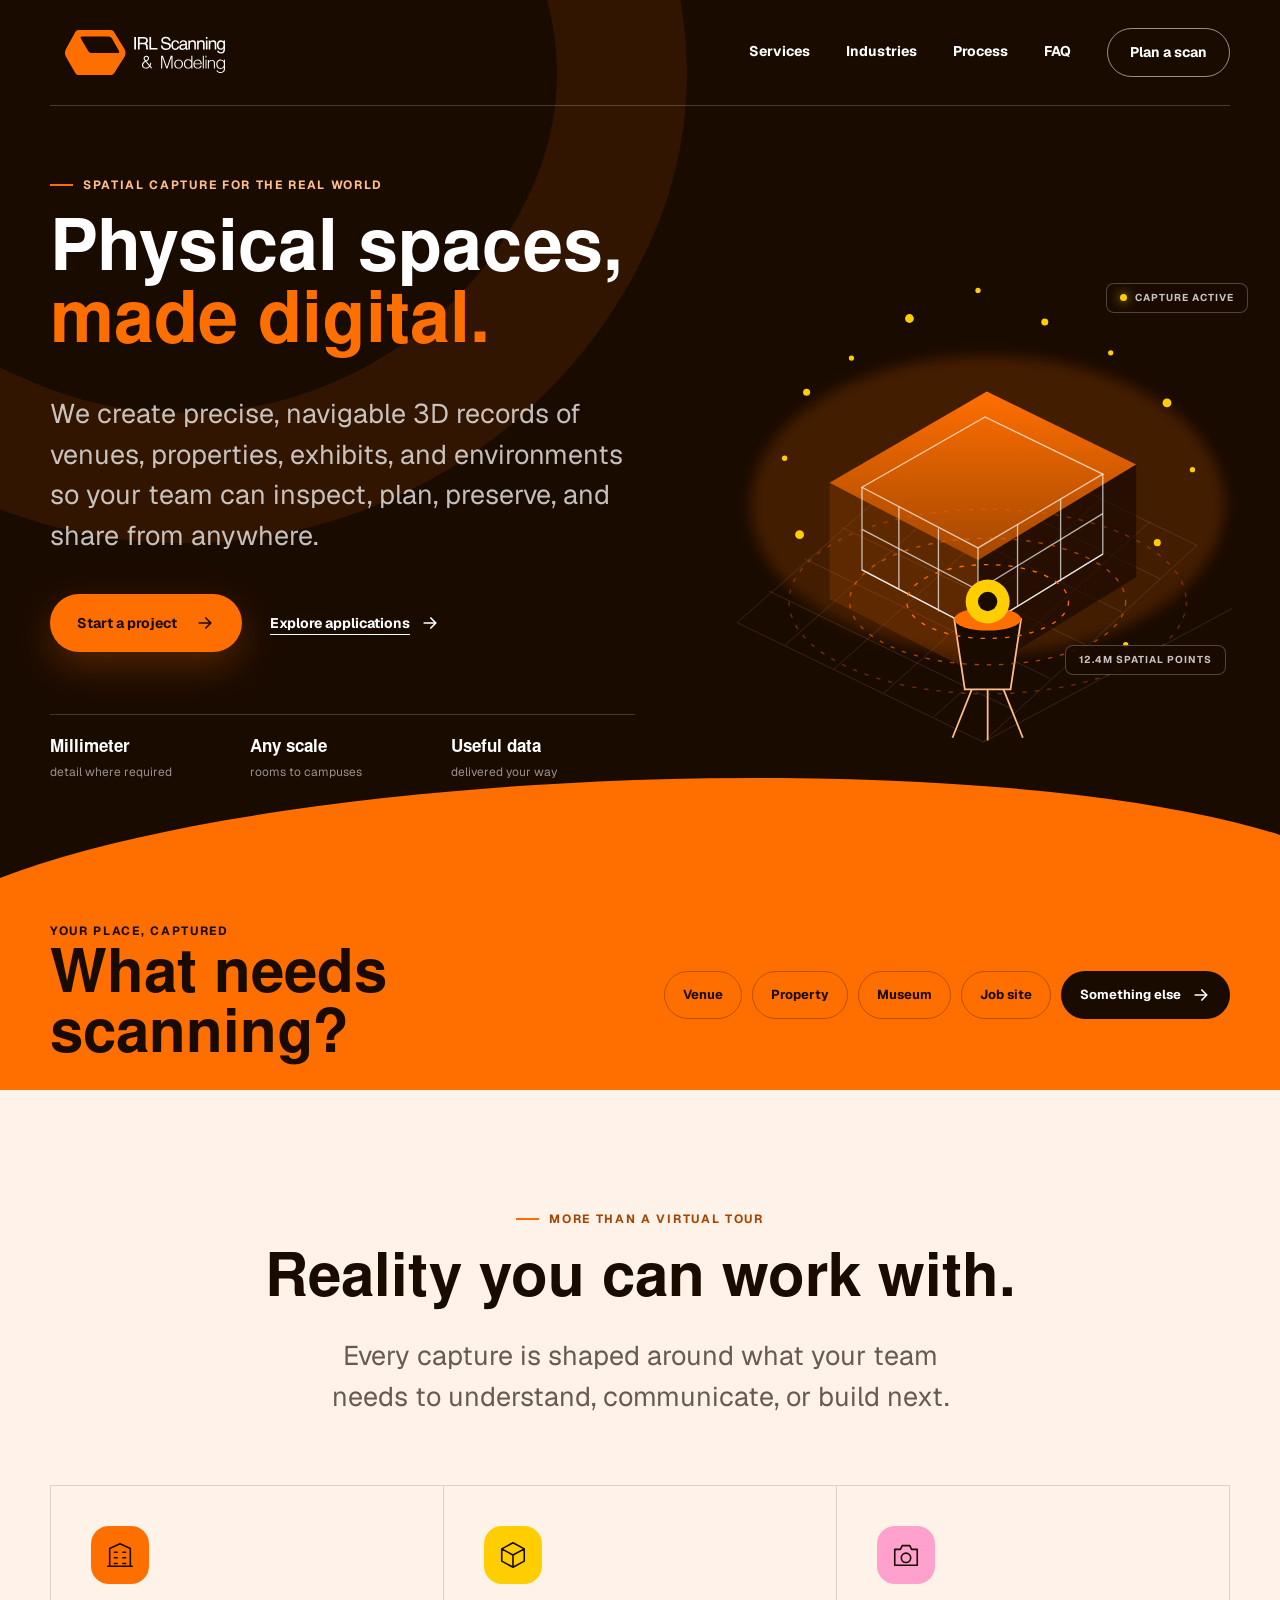
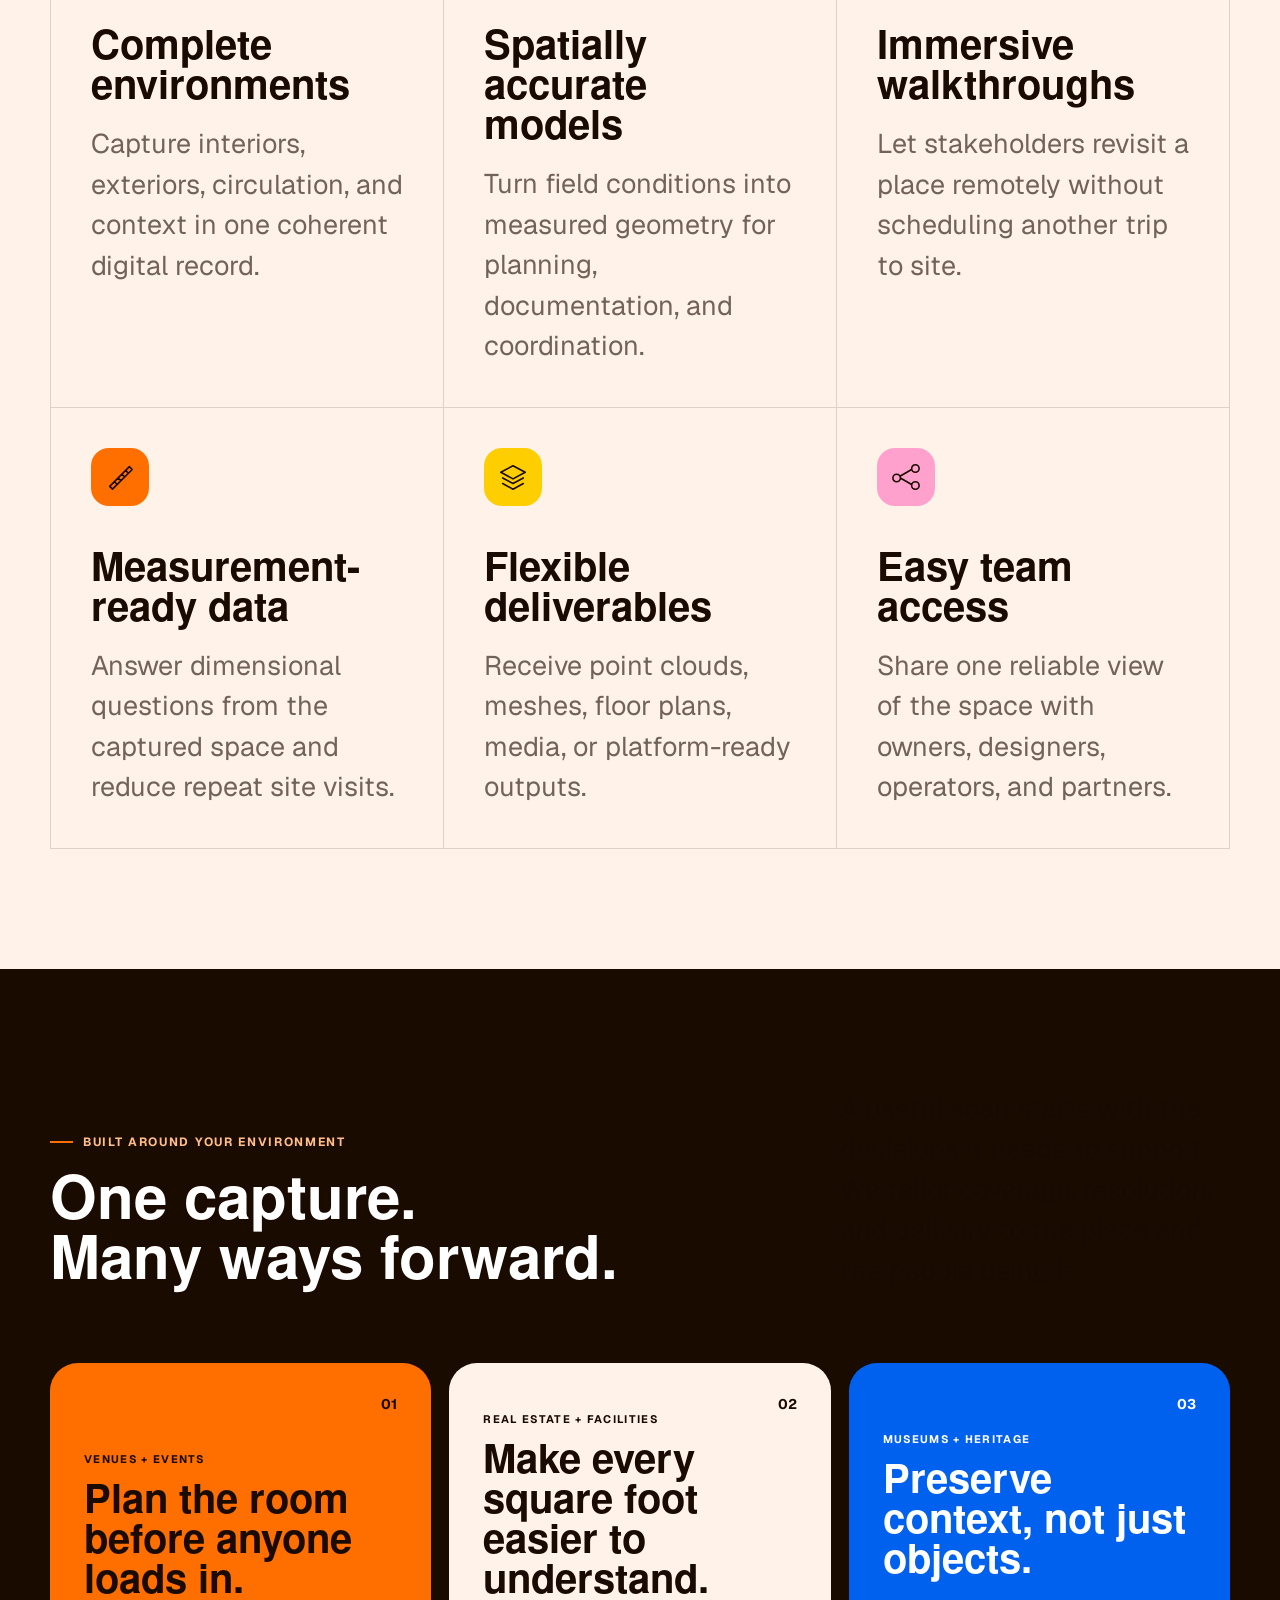
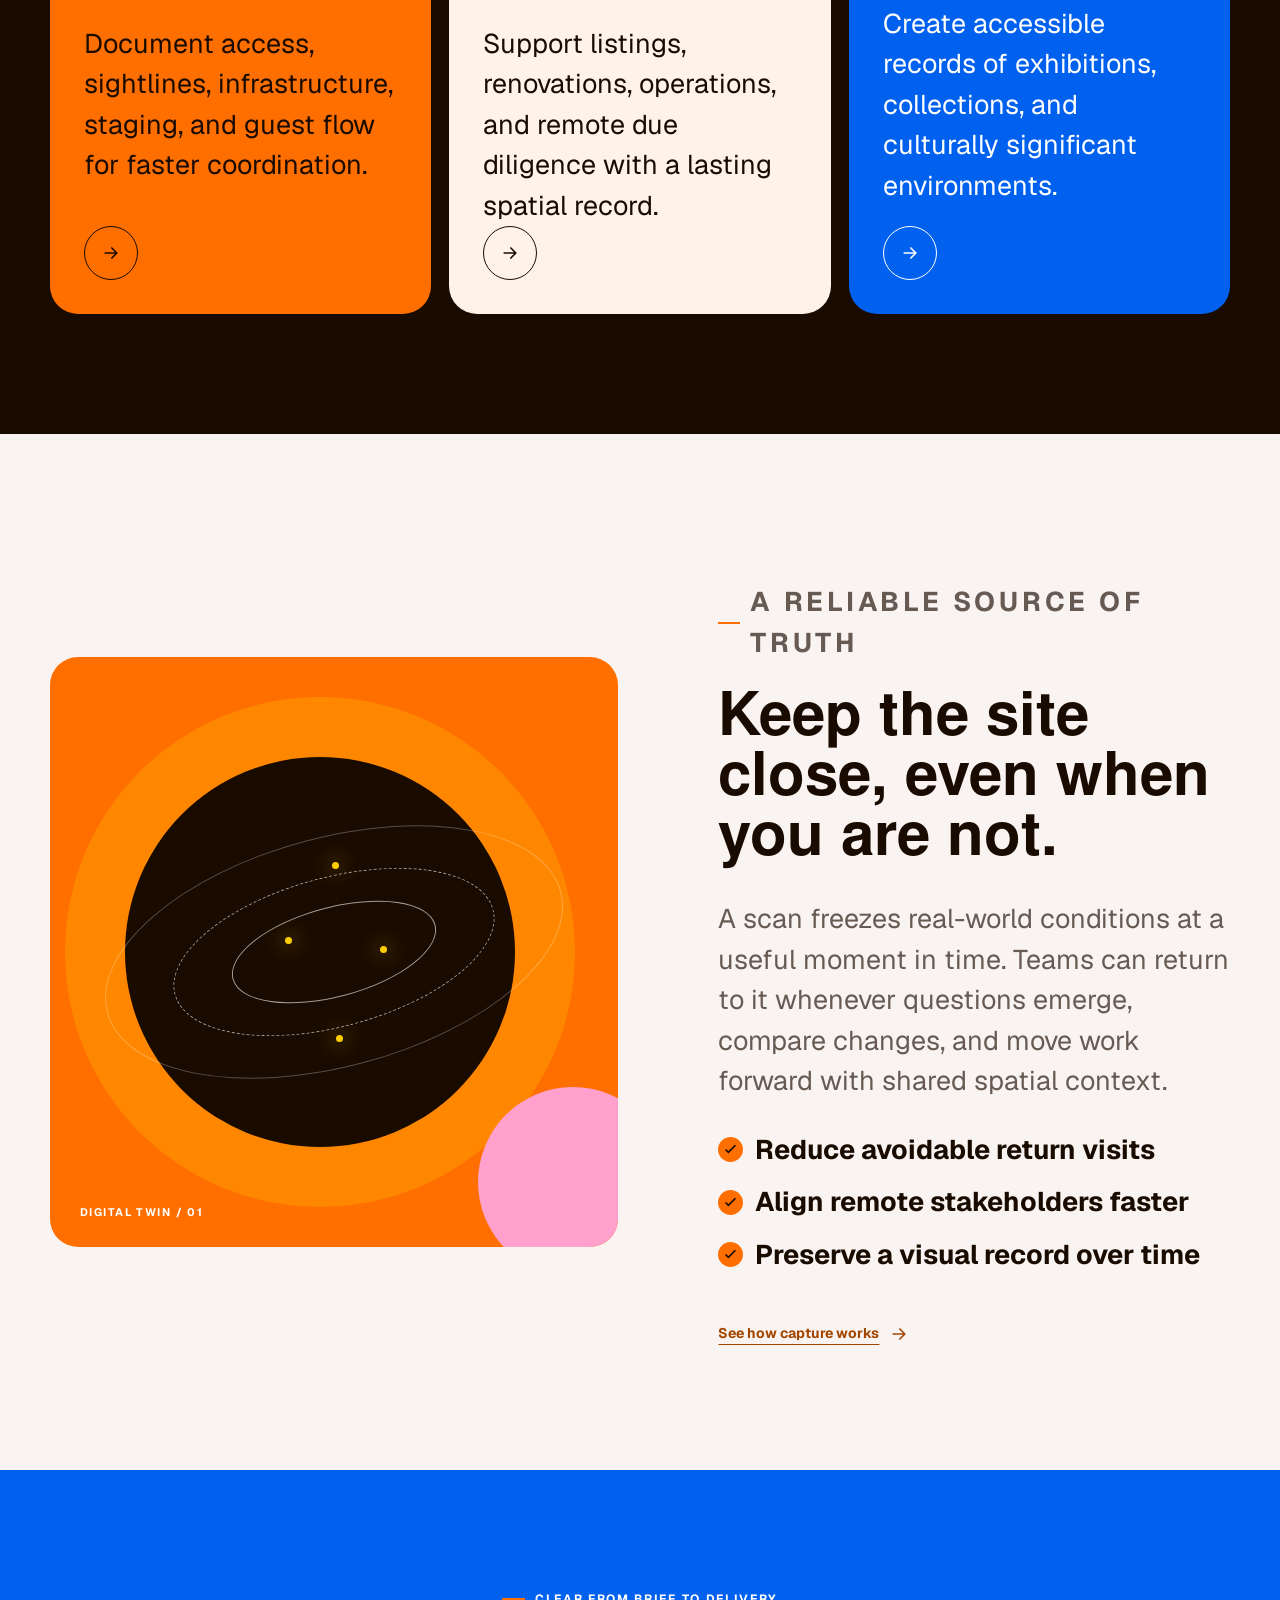
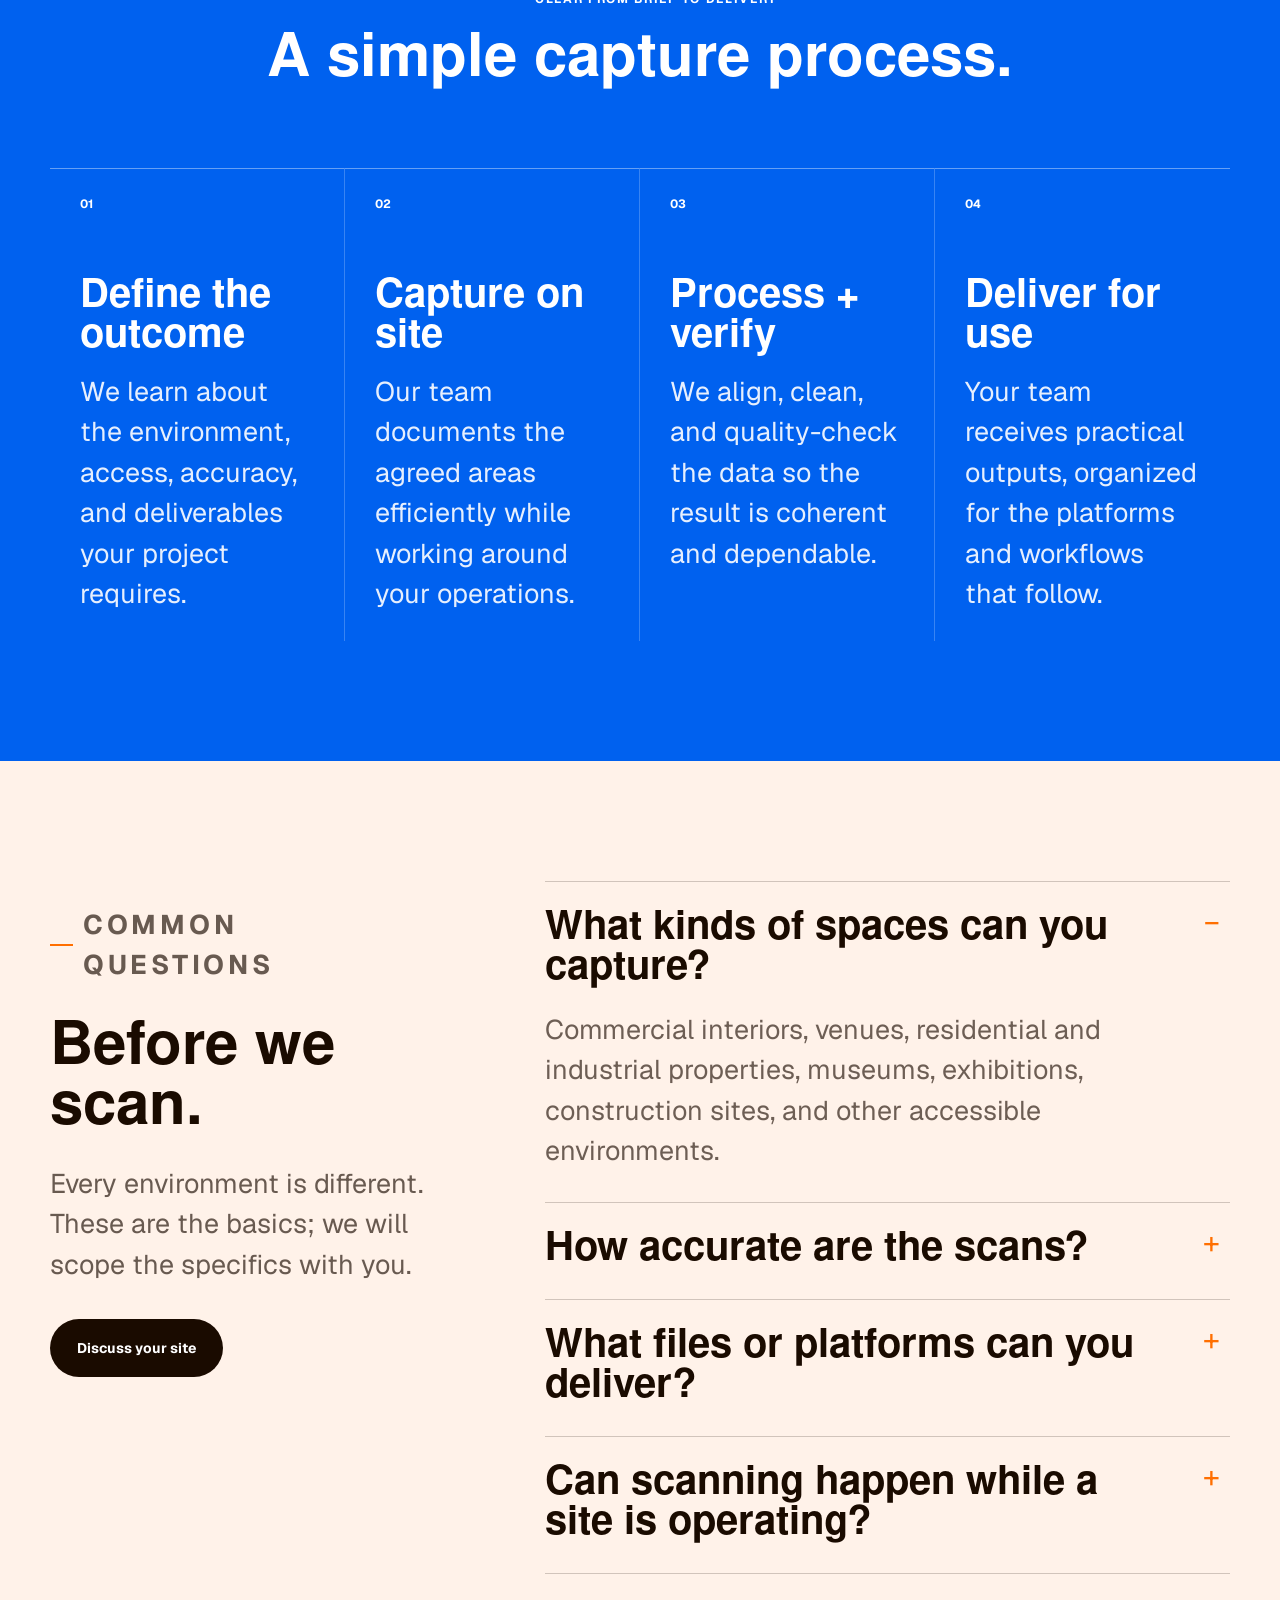
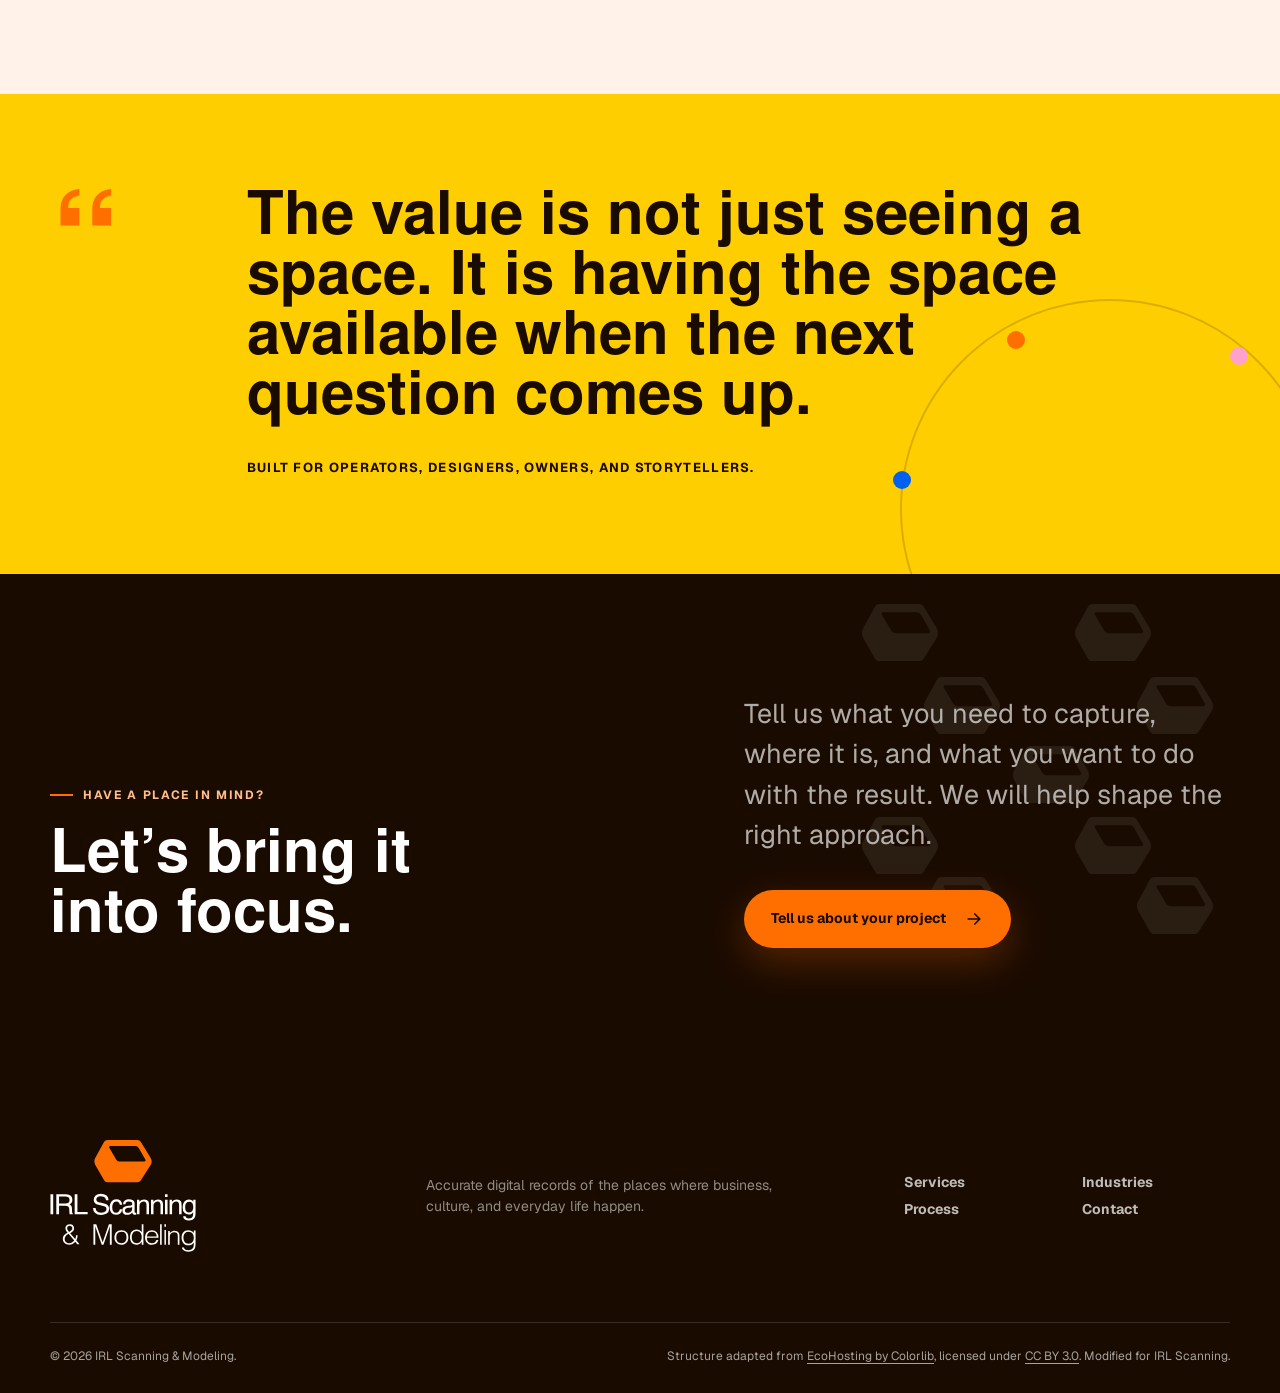
==== commit 4f2ab598: "Merge pull request 'Sync main with staging' (#18) from staging into main Reviewed-on: https://git.in" ====
--- a/public/index.html
+++ b/public/index.html
@@ -1,79 +1,50 @@
-<!doctype html>
+<!DOCTYPE html>
 <html lang="en">
   <head>
-    <meta charset="utf-8" />
-    <meta name="viewport" content="width=device-width, initial-scale=1" />
-    <meta
-      name="description"
-      content="IRL Scanning creates accurate 3D digital records of venues, properties, museums, and complex environments."
-    />
-    <meta name="theme-color" content="#1a0b00" />
+    <meta charset="utf-8">
+    <meta name="viewport" content="width=device-width, initial-scale=1">
+    <meta name="description" content="IRL Scanning creates accurate 3D digital records of venues, properties, museums, and complex environments.">
+    <meta name="theme-color" content="#1a0b00">
     <title>IRL Scanning | Physical spaces, made digital</title>
-    <link rel="icon" href="favicon.svg" type="image/svg+xml" sizes="any" />
-    <link
-      rel="preload"
-      href="fonts/nimbus-sans-l-bold.otf"
-      as="font"
-      type="font/otf"
-      crossorigin
-    />
-    <link
-      rel="preload"
-      href="fonts/geist-variable.woff2"
-      as="font"
-      type="font/woff2"
-      crossorigin
-    />
-    <link rel="stylesheet" href="styles.css" />
+    <link rel="icon" href="favicon.svg" type="image/svg+xml" sizes="any">
+    <link rel="preload" href="fonts/nimbus-sans-l-bold.otf" as="font" type="font/otf" crossorigin>
+    <link rel="preload" href="fonts/geist-variable.woff2" as="font" type="font/woff2" crossorigin>
+    <link rel="stylesheet" href="styles.css">
   </head>
   <body>
     <a class="skip-link" href="#main-content">Skip to content</a>
 
     <svg class="icon-library" aria-hidden="true">
       <symbol id="icon-building" viewBox="0 0 32 32">
-        <path
-          d="M5 28V9l11-5 11 5v19M10 13h3m6 0h3m-12 6h3m6 0h3m-12 6h3m6 0h3M3 28h26"
-        />
+        <path d="M5 28V9l11-5 11 5v19M10 13h3m6 0h3m-12 6h3m6 0h3m-12 6h3m6 0h3M3 28h26"/>
       </symbol>
       <symbol id="icon-cube" viewBox="0 0 32 32">
-        <path
-          d="m16 3 12 6.5v13L16 29 4 22.5v-13L16 3Zm0 13L4 9.5M16 16l12-6.5M16 16v13"
-        />
+        <path d="m16 3 12 6.5v13L16 29 4 22.5v-13L16 3Zm0 13L4 9.5M16 16l12-6.5M16 16v13"/>
       </symbol>
       <symbol id="icon-measure" viewBox="0 0 32 32">
-        <path d="M5 26 26 5l3 3L8 29l-3-3Zm5-5 3 3m1-7 3 3m1-7 3 3m1-7 3 3" />
+        <path d="M5 26 26 5l3 3L8 29l-3-3Zm5-5 3 3m1-7 3 3m1-7 3 3m1-7 3 3"/>
       </symbol>
       <symbol id="icon-camera" viewBox="0 0 32 32">
-        <path
-          d="M4 10h6l2-4h8l2 4h6v17H4V10Zm12 4a5 5 0 1 0 0 10 5 5 0 0 0 0-10Z"
-        />
+        <path d="M4 10h6l2-4h8l2 4h6v17H4V10Zm12 4a5 5 0 1 0 0 10 5 5 0 0 0 0-10Z"/>
       </symbol>
       <symbol id="icon-layers" viewBox="0 0 32 32">
-        <path d="m16 4 13 7-13 7L3 11l13-7Zm-11 13 11 6 11-6M5 23l11 6 11-6" />
+        <path d="m16 4 13 7-13 7L3 11l13-7Zm-11 13 11 6 11-6M5 23l11 6 11-6"/>
       </symbol>
       <symbol id="icon-share" viewBox="0 0 32 32">
-        <path
-          d="M22 8 10 15m12 9-12-7M26 3a4 4 0 1 1 0 8 4 4 0 0 1 0-8ZM6 13a4 4 0 1 1 0 8 4 4 0 0 1 0-8Zm20 8a4 4 0 1 1 0 8 4 4 0 0 1 0-8Z"
-        />
+        <path d="M22 8 10 15m12 9-12-7M26 3a4 4 0 1 1 0 8 4 4 0 0 1 0-8ZM6 13a4 4 0 1 1 0 8 4 4 0 0 1 0-8Zm20 8a4 4 0 1 1 0 8 4 4 0 0 1 0-8Z"/>
       </symbol>
       <symbol id="icon-arrow" viewBox="0 0 24 24">
-        <path d="M5 12h14m-6-6 6 6-6 6" />
+        <path d="M5 12h14m-6-6 6 6-6 6"/>
       </symbol>
       <symbol id="icon-check" viewBox="0 0 24 24">
-        <path d="m5 12 4 4L19 6" />
+        <path d="m5 12 4 4L19 6"/>
       </symbol>
     </svg>
 
     <header class="site-header">
       <div class="shell header-inner">
         <a class="brand" href="#top">
-          <img
-            class="brand-logo"
-            src="brand-logo.svg"
-            width="1781"
-            height="703"
-            alt="IRL Scanning and Modeling"
-          />
+          <img class="brand-logo" src="brand-logo.svg" width="1781" height="703" alt="IRL Scanning and Modeling">
         </a>
 
         <nav class="desktop-nav" aria-label="Primary navigation">
@@ -81,7 +52,6 @@
           <a href="#industries">Industries</a>
           <a href="#process">Process</a>
           <a href="#faq">FAQ</a>
-          <a href="about.html">About</a>
           <a class="nav-cta" href="contact.html">Plan a scan</a>
         </nav>
 
@@ -92,7 +62,6 @@
             <a href="#industries">Industries</a>
             <a href="#process">Process</a>
             <a href="#faq">FAQ</a>
-            <a href="about.html">About</a>
             <a href="contact.html">Plan a scan</a>
           </nav>
         </details>
@@ -101,60 +70,65 @@
 
     <main id="main-content">
       <section class="hero" id="top">
-        <svg
-          class="hero-glow"
-          viewBox="0 0 100 110"
-          preserveAspectRatio="none"
-          aria-hidden="true"
-        >
-          <path d="M0,110 V100 Q50,0 100,50 V110 Z" />
-        </svg>
+        <div class="hero-glow" aria-hidden="true"></div>
         <div class="shell hero-grid">
           <div class="hero-copy">
-            <p class="eyebrow eyebrow-light">
-              <span></span> Spatial capture for the real world
-            </p>
-            <h1>Physical spaces,<br /><em>made digital.</em></h1>
-            <p class="hero-lede">
-              We create precise, navigable 3D records of venues, properties,
-              exhibits, and environments so your team can inspect, plan,
-              preserve, and share from anywhere.
-            </p>
+            <p class="eyebrow eyebrow-light"><span></span> Spatial capture for the real world</p>
+            <h1>Physical spaces,<br><em>made digital.</em></h1>
+            <p class="hero-lede">We create precise, navigable 3D records of venues, properties, exhibits, and environments so your team can inspect, plan, preserve, and share from anywhere.</p>
             <div class="hero-actions">
-              <a class="button button-primary" href="contact.html"
-                >Start a project
-                <svg aria-hidden="true"><use href="#icon-arrow" /></svg>
-              </a>
-              <a class="text-link text-link-light" href="#industries"
-                >Explore applications
-                <svg aria-hidden="true"><use href="#icon-arrow" /></svg>
-              </a>
+              <a class="button button-primary" href="contact.html">Start a project <svg aria-hidden="true"><use href="#icon-arrow"/></svg></a>
+              <a class="text-link text-link-light" href="#industries">Explore applications <svg aria-hidden="true"><use href="#icon-arrow"/></svg></a>
             </div>
             <dl class="hero-stats">
-              <div>
-                <dt>Millimeter</dt>
-                <dd>detail where required</dd>
-              </div>
-              <div>
-                <dt>Any scale</dt>
-                <dd>rooms to campuses</dd>
-              </div>
-              <div>
-                <dt>Useful data</dt>
-                <dd>delivered your way</dd>
-              </div>
+              <div><dt>Millimeter</dt><dd>detail where required</dd></div>
+              <div><dt>Any scale</dt><dd>rooms to campuses</dd></div>
+              <div><dt>Useful data</dt><dd>delivered your way</dd></div>
             </dl>
           </div>
 
-          <div
-            class="scan-visual"
-            aria-label="Illustration of a venue being captured as a three-dimensional point cloud"
-            role="img"
-          >
-            <img src="scan-visual.svg" alt="" width="640" height="620" />
-            <div class="scan-label scan-label-top">
-              <span></span> Capture active
-            </div>
+          <div class="scan-visual" aria-label="Illustration of a venue being captured as a three-dimensional point cloud" role="img">
+            <svg viewBox="0 0 640 620" aria-hidden="true">
+              <defs>
+                <linearGradient id="scan-surface" x1="0" y1="0" x2="0" y2="1">
+                  <stop offset="0" stop-color="#ff6f00"/>
+                  <stop offset="1" stop-color="#a34700"/>
+                </linearGradient>
+                <filter id="soft-glow">
+                  <feGaussianBlur stdDeviation="8"/>
+                </filter>
+              </defs>
+              <ellipse cx="325" cy="340" rx="270" ry="170" fill="#ff6f00" filter="url(#soft-glow)" opacity=".18"/>
+              <path class="grid-line" d="M40 474 320 610 603 458M76 438l280 136M116 401l279 136M158 365l278 134M202 328l276 134M246 291l275 133M290 254l273 132"/>
+              <path class="grid-line" d="m40 474 250-220M94 500l250-221M150 527l248-221M207 554l248-222M264 581l246-222M320 610l243-224"/>
+              <g class="venue-shape">
+                <path d="m145 315 179-104 170 83-180 109-169-88Z" fill="url(#scan-surface)"/>
+                <path d="m145 315 169 88v130l-169-86V315Z" fill="#a34700" fill-opacity=".3"/>
+                <path d="m314 403 180-109v128L314 533V403Z" fill="#1a0b00" fill-opacity=".68"/>
+                <path d="m182 320 140-80 134 65-142 84-132-69Z"/>
+                <path d="M182 320v94l132 69 142-87v-91M314 389v94M224 342v94m45-69v94m90-99v94m49-123v94"/>
+                <path d="m182 368 132 69 142-87M182 414l132 69 142-87"/>
+              </g>
+              <g class="scanner">
+                <path d="M287 470h76l-12 80h-52l-12-80Z" fill="#1a0b00" stroke="#ffbd8a"/>
+                <ellipse cx="325" cy="470" rx="38" ry="13" fill="#ff6f00"/>
+                <path d="m307 550-22 55m58-55 22 55M325 550v58"/>
+                <circle cx="325" cy="450" r="25" fill="#ffce00"/>
+                <circle cx="325" cy="450" r="11" fill="#1a0b00"/>
+              </g>
+              <g class="scan-rings">
+                <ellipse cx="325" cy="450" rx="92" ry="42"/>
+                <ellipse cx="325" cy="450" rx="157" ry="72"/>
+                <ellipse cx="325" cy="450" rx="226" ry="105"/>
+              </g>
+              <g class="points">
+                <circle cx="119" cy="212" r="4"/><circle cx="170" cy="173" r="3"/><circle cx="236" cy="128" r="5"/>
+                <circle cx="314" cy="96" r="3"/><circle cx="390" cy="132" r="4"/><circle cx="465" cy="167" r="3"/>
+                <circle cx="529" cy="224" r="5"/><circle cx="558" cy="300" r="3"/><circle cx="94" cy="287" r="3"/>
+                <circle cx="111" cy="374" r="5"/><circle cx="518" cy="383" r="4"/><circle cx="482" cy="499" r="3"/>
+              </g>
+            </svg>
+            <div class="scan-label scan-label-top"><span></span> Capture active</div>
             <div class="scan-label scan-label-bottom">12.4M spatial points</div>
           </div>
         </div>
@@ -167,32 +141,8 @@
             <h2 id="brief-title">What needs scanning?</h2>
           </div>
           <div class="project-types">
-            <a
-              class="button button-small button-dark"
-              href="contact.html?type=venue"
-              >Venue <svg aria-hidden="true"><use href="#icon-arrow" /></svg>
-            </a>
-            <a
-              class="button button-small button-dark"
-              href="contact.html?type=property"
-              >Property <svg aria-hidden="true"><use href="#icon-arrow" /></svg>
-            </a>
-            <a
-              class="button button-small button-dark"
-              href="contact.html?type=museum"
-              >Museum <svg aria-hidden="true"><use href="#icon-arrow" /></svg>
-            </a>
-            <a
-              class="button button-small button-dark"
-              href="contact.html?type=jobsite"
-              >Job site <svg aria-hidden="true"><use href="#icon-arrow" /></svg>
-            </a>
-            <a
-              class="button button-small button-dark"
-              href="contact.html?type=other"
-              >Something else
-              <svg aria-hidden="true"><use href="#icon-arrow" /></svg>
-            </a>
+            <span>Venue</span><span>Property</span><span>Museum</span><span>Job site</span>
+            <a href="contact.html">Something else <svg aria-hidden="true"><use href="#icon-arrow"/></svg></a>
           </div>
         </div>
       </section>
@@ -202,72 +152,38 @@
           <div class="section-heading centered">
             <p class="eyebrow"><span></span> More than a virtual tour</p>
             <h2>Reality you can work with.</h2>
-            <p>
-              Every capture is shaped around what your team needs to understand,
-              communicate, or build next.
-            </p>
+            <p>Every capture is shaped around what your team needs to understand, communicate, or build next.</p>
           </div>
           <div class="service-grid">
             <article class="service-card">
-              <span class="icon-box"
-                ><svg aria-hidden="true"><use href="#icon-building" /></svg>
-              </span>
+              <span class="icon-box"><svg aria-hidden="true"><use href="#icon-building"/></svg></span>
               <h3>Complete environments</h3>
-              <p>
-                Capture interiors, exteriors, circulation, and context — from
-                ground-level scans to drone photography — in one coherent
-                digital record.
-              </p>
-            </article>
-            <article class="service-card">
-              <span class="icon-box"
-                ><svg aria-hidden="true"><use href="#icon-cube" /></svg>
-              </span>
+              <p>Capture interiors, exteriors, circulation, and context in one coherent digital record.</p>
+            </article>
+            <article class="service-card">
+              <span class="icon-box"><svg aria-hidden="true"><use href="#icon-cube"/></svg></span>
               <h3>Spatially accurate models</h3>
-              <p>
-                Turn field conditions into measured geometry for planning,
-                documentation, and coordination.
-              </p>
-            </article>
-            <article class="service-card">
-              <span class="icon-box"
-                ><svg aria-hidden="true"><use href="#icon-camera" /></svg>
-              </span>
+              <p>Turn field conditions into measured geometry for planning, documentation, and coordination.</p>
+            </article>
+            <article class="service-card">
+              <span class="icon-box"><svg aria-hidden="true"><use href="#icon-camera"/></svg></span>
               <h3>Immersive walkthroughs</h3>
-              <p>
-                Let stakeholders revisit a place remotely without scheduling
-                another trip to site.
-              </p>
-            </article>
-            <article class="service-card">
-              <span class="icon-box"
-                ><svg aria-hidden="true"><use href="#icon-measure" /></svg>
-              </span>
+              <p>Let stakeholders revisit a place remotely without scheduling another trip to site.</p>
+            </article>
+            <article class="service-card">
+              <span class="icon-box"><svg aria-hidden="true"><use href="#icon-measure"/></svg></span>
               <h3>Measurement-ready data</h3>
-              <p>
-                Answer dimensional questions from the captured space and reduce
-                repeat site visits.
-              </p>
-            </article>
-            <article class="service-card">
-              <span class="icon-box"
-                ><svg aria-hidden="true"><use href="#icon-layers" /></svg>
-              </span>
+              <p>Answer dimensional questions from the captured space and reduce repeat site visits.</p>
+            </article>
+            <article class="service-card">
+              <span class="icon-box"><svg aria-hidden="true"><use href="#icon-layers"/></svg></span>
               <h3>Flexible deliverables</h3>
-              <p>
-                Receive point clouds, meshes, floor plans, media, or
-                platform-ready outputs.
-              </p>
-            </article>
-            <article class="service-card">
-              <span class="icon-box"
-                ><svg aria-hidden="true"><use href="#icon-share" /></svg>
-              </span>
+              <p>Receive point clouds, meshes, floor plans, media, or platform-ready outputs.</p>
+            </article>
+            <article class="service-card">
+              <span class="icon-box"><svg aria-hidden="true"><use href="#icon-share"/></svg></span>
               <h3>Easy team access</h3>
-              <p>
-                Share one reliable view of the space with owners, designers,
-                operators, and partners.
-              </p>
+              <p>Share one reliable view of the space with owners, designers, operators, and partners.</p>
             </article>
           </div>
         </div>
@@ -277,16 +193,10 @@
         <div class="shell">
           <div class="section-heading split-heading">
             <div>
-              <p class="eyebrow eyebrow-light">
-                <span></span> Built around your environment
-              </p>
-              <h2>One capture.<br />Many ways forward.</h2>
+              <p class="eyebrow eyebrow-light"><span></span> Built around your environment</p>
+              <h2>One capture.<br>Many ways forward.</h2>
             </div>
-            <p>
-              A useful scan starts with the decisions it needs to support. We
-              tailor coverage, resolution, and delivery to the place and the
-              people using it.
-            </p>
+            <p>A useful scan starts with the decisions it needs to support. We tailor coverage, resolution, and delivery to the place and the people using it.</p>
           </div>
           <div class="industry-grid">
             <article class="industry-card industry-card-orange">
@@ -294,33 +204,27 @@
               <div>
                 <p class="card-label">Venues + events</p>
                 <h3>Plan the room before anyone loads in.</h3>
-                <p>
-                  Document access, sightlines, infrastructure, staging, and
-                  guest flow for faster coordination.
-                </p>
+                <p>Document access, sightlines, infrastructure, staging, and guest flow for faster coordination.</p>
               </div>
+              <span class="card-arrow"><svg aria-hidden="true"><use href="#icon-arrow"/></svg></span>
             </article>
             <article class="industry-card industry-card-cream">
               <span class="card-number">02</span>
               <div>
                 <p class="card-label">Real estate + facilities</p>
                 <h3>Make every square foot easier to understand.</h3>
-                <p>
-                  Support listings, renovations, operations, and remote due
-                  diligence with a lasting spatial record.
-                </p>
+                <p>Support listings, renovations, operations, and remote due diligence with a lasting spatial record.</p>
               </div>
+              <span class="card-arrow"><svg aria-hidden="true"><use href="#icon-arrow"/></svg></span>
             </article>
             <article class="industry-card industry-card-blue">
               <span class="card-number">03</span>
               <div>
                 <p class="card-label">Museums + heritage</p>
                 <h3>Preserve context, not just objects.</h3>
-                <p>
-                  Create accessible records of exhibitions, collections, and
-                  culturally significant environments.
-                </p>
+                <p>Create accessible records of exhibitions, collections, and culturally significant environments.</p>
               </div>
+              <span class="card-arrow"><svg aria-hidden="true"><use href="#icon-arrow"/></svg></span>
             </article>
           </div>
         </div>
@@ -328,40 +232,23 @@
 
       <section class="feature section">
         <div class="shell feature-grid">
-          <div class="feature-art" aria-hidden="true">
+          <div class="feature-art point-cloud" aria-hidden="true">
             <div class="cloud-ring ring-one"></div>
             <div class="cloud-ring ring-two"></div>
             <div class="cloud-ring ring-three"></div>
-            <div class="cloud-core">
-              <span></span><span></span><span></span><span></span>
-            </div>
+            <div class="cloud-core"><span></span><span></span><span></span><span></span></div>
+            <p>Digital twin / 01</p>
           </div>
           <div class="feature-copy">
             <p class="eyebrow"><span></span> A reliable source of truth</p>
             <h2>Keep the site close, even when you are not.</h2>
-            <p>
-              A scan freezes real-world conditions at a useful moment in time.
-              Teams can return to it whenever questions emerge, compare changes,
-              and move work forward with shared spatial context.
-            </p>
+            <p>A scan freezes real-world conditions at a useful moment in time. Teams can return to it whenever questions emerge, compare changes, and move work forward with shared spatial context.</p>
             <ul class="check-list">
-              <li>
-                <svg aria-hidden="true"><use href="#icon-check" /></svg> Reduce
-                avoidable return visits
-              </li>
-              <li>
-                <svg aria-hidden="true"><use href="#icon-check" /></svg> Align
-                remote stakeholders faster
-              </li>
-              <li>
-                <svg aria-hidden="true"><use href="#icon-check" /></svg>
-                Preserve a visual record over time
-              </li>
+              <li><svg aria-hidden="true"><use href="#icon-check"/></svg> Reduce avoidable return visits</li>
+              <li><svg aria-hidden="true"><use href="#icon-check"/></svg> Align remote stakeholders faster</li>
+              <li><svg aria-hidden="true"><use href="#icon-check"/></svg> Preserve a visual record over time</li>
             </ul>
-            <a class="text-link" href="#process"
-              >See how capture works
-              <svg aria-hidden="true"><use href="#icon-arrow" /></svg>
-            </a>
+            <a class="text-link" href="#process">See how capture works <svg aria-hidden="true"><use href="#icon-arrow"/></svg></a>
           </div>
         </div>
       </section>
@@ -369,43 +256,29 @@
       <section class="process section" id="process">
         <div class="shell">
           <div class="section-heading centered">
-            <p class="eyebrow eyebrow-light">
-              <span></span> Clear from brief to delivery
-            </p>
+            <p class="eyebrow eyebrow-light"><span></span> Clear from brief to delivery</p>
             <h2>A simple capture process.</h2>
           </div>
           <ol class="process-grid">
             <li>
               <span>01</span>
               <h3>Define the outcome</h3>
-              <p>
-                We learn about the environment, access, accuracy, and
-                deliverables your project requires.
-              </p>
+              <p>We learn about the environment, access, accuracy, and deliverables your project requires.</p>
             </li>
             <li>
               <span>02</span>
               <h3>Capture on site</h3>
-              <p>
-                Our team documents the agreed areas efficiently while working
-                around your operations.
-              </p>
+              <p>Our team documents the agreed areas efficiently while working around your operations.</p>
             </li>
             <li>
               <span>03</span>
               <h3>Process + verify</h3>
-              <p>
-                We align, clean, and quality-check the data so the result is
-                coherent and dependable.
-              </p>
+              <p>We align, clean, and quality-check the data so the result is coherent and dependable.</p>
             </li>
             <li>
               <span>04</span>
               <h3>Deliver for use</h3>
-              <p>
-                Your team receives practical outputs, organized for the
-                platforms and workflows that follow.
-              </p>
+              <p>Your team receives practical outputs, organized for the platforms and workflows that follow.</p>
             </li>
           </ol>
         </div>
@@ -416,54 +289,25 @@
           <div class="faq-intro">
             <p class="eyebrow"><span></span> Common questions</p>
             <h2>Before we scan.</h2>
-            <p>
-              Every environment is different. These are the basics; we will
-              scope the specifics with you.
-            </p>
-            <a class="button button-dark" href="contact.html"
-              >Discuss your site
-              <svg aria-hidden="true"><use href="#icon-arrow" /></svg>
-            </a>
+            <p>Every environment is different. These are the basics; we will scope the specifics with you.</p>
+            <a class="button button-dark" href="contact.html">Discuss your site</a>
           </div>
           <div class="questions">
             <details open>
               <summary>What kinds of spaces can you capture?</summary>
-              <p>
-                Commercial interiors, venues, residential and industrial
-                properties, museums, exhibitions, construction sites, and other
-                accessible environments.
-              </p>
-            </details>
-            <details>
-              <summary>How does the capture process work?</summary>
-              <p>
-                We use a combination of ground-level scanning and aerial drone
-                photography, chosen based on the site layout, accuracy
-                requirements, and the deliverables your project needs.
-              </p>
+              <p>Commercial interiors, venues, residential and industrial properties, museums, exhibitions, construction sites, and other accessible environments.</p>
             </details>
             <details>
               <summary>How accurate are the scans?</summary>
-              <p>
-                Accuracy depends on the capture method and project need. We
-                establish the required tolerance during scoping and choose the
-                appropriate equipment and workflow.
-              </p>
+              <p>Accuracy depends on the capture method and project need. We establish the required tolerance during scoping and choose the appropriate equipment and workflow.</p>
             </details>
             <details>
               <summary>What files or platforms can you deliver?</summary>
-              <p>
-                Deliverables may include hosted walkthroughs, point clouds,
-                meshes, plans, imagery, and common exchange formats. We align
-                delivery with your downstream tools.
-              </p>
+              <p>Deliverables may include hosted walkthroughs, point clouds, meshes, plans, imagery, and common exchange formats. We align delivery with your downstream tools.</p>
             </details>
             <details>
               <summary>Can scanning happen while a site is operating?</summary>
-              <p>
-                Often, yes. We plan routes and timing around access, privacy,
-                safety, and operational constraints to minimize disruption.
-              </p>
+              <p>Often, yes. We plan routes and timing around access, privacy, safety, and operational constraints to minimize disruption.</p>
             </details>
           </div>
         </div>
@@ -473,37 +317,22 @@
         <div class="shell testimonial-inner">
           <span class="quote-mark" aria-hidden="true">“</span>
           <blockquote>
-            <p>
-              The value is not just seeing a space. It is having the space
-              available when the next question comes up.
-            </p>
-            <footer>
-              Built for operators, designers, owners, and storytellers.
-            </footer>
+            <p>The value is not just seeing a space. It is having the space available when the next question comes up.</p>
+            <footer>Built for operators, designers, owners, and storytellers.</footer>
           </blockquote>
-          <div class="testimonial-orbit" aria-hidden="true">
-            <span></span><span></span><span></span>
-          </div>
+          <div class="testimonial-orbit" aria-hidden="true"><span></span><span></span><span></span></div>
         </div>
       </section>
 
       <section class="contact section" id="contact">
         <div class="shell contact-inner">
           <div>
-            <p class="eyebrow eyebrow-light">
-              <span></span> Have a place in mind?
-            </p>
-            <h2>Let’s bring it<br />into focus.</h2>
+            <p class="eyebrow eyebrow-light"><span></span> Have a place in mind?</p>
+            <h2>Let’s bring it<br>into focus.</h2>
           </div>
           <div class="contact-copy">
-            <p>
-              Tell us what you need to capture, where it is, and what you want
-              to do with the result. We will help shape the right approach.
-            </p>
-            <a class="button button-primary" href="contact.html"
-              >Tell us about your project
-              <svg aria-hidden="true"><use href="#icon-arrow" /></svg>
-            </a>
+            <p>Tell us what you need to capture, where it is, and what you want to do with the result. We will help shape the right approach.</p>
+            <a class="button button-primary" href="contact.html">Tell us about your project <svg aria-hidden="true"><use href="#icon-arrow"/></svg></a>
           </div>
         </div>
       </section>
@@ -512,18 +341,9 @@
     <footer class="site-footer">
       <div class="shell footer-main">
         <a class="brand footer-brand" href="#top">
-          <img
-            class="brand-logo"
-            src="brand-logo-vertical.svg"
-            width="354"
-            height="279"
-            alt="IRL Scanning and Modeling"
-          />
+          <img class="brand-logo" src="brand-logo-vertical.svg" width="354" height="279" alt="IRL Scanning and Modeling">
         </a>
-        <p>
-          Accurate digital records of the places where business, culture, and
-          everyday life happen.
-        </p>
+        <p>Accurate digital records of the places where business, culture, and everyday life happen.</p>
         <nav aria-label="Footer navigation">
           <a href="#services">Services</a>
           <a href="#industries">Industries</a>
@@ -532,18 +352,8 @@
         </nav>
       </div>
       <div class="shell footer-bottom">
-        <p>
-          &copy; 2026 IRL Scanning &amp; Modeling LLC.<br />irlscanning.com is
-          owned and operated by IRL Scanning &amp; Modeling LLC
-        </p>
-        <p>
-          Structure adapted from
-          <a href="https://colorlib.com/wp/template/ecohosting/"
-            >EcoHosting by Colorlib</a
-          >, licensed under
-          <a href="https://creativecommons.org/licenses/by/3.0/">CC BY 3.0</a>.
-          Modified for IRL Scanning.
-        </p>
+        <p>&copy; 2026 IRL Scanning &amp; Modeling.</p>
+        <p>Structure adapted from <a href="https://colorlib.com/wp/template/ecohosting/">EcoHosting by Colorlib</a>, licensed under <a href="https://creativecommons.org/licenses/by/3.0/">CC BY 3.0</a>. Modified for IRL Scanning.</p>
       </div>
     </footer>
   </body>
--- a/public/styles.css
+++ b/public/styles.css
@@ -23,7 +23,7 @@
   --cream: #fff2e9;
   --warm-white: #f9f4f2;
   --white: #ffffff;
-  --blue: #0053ce;
+  --blue: #0061ef;
   --yellow: #ffce00;
   --pink: #ffa1cc;
   --heading: "Nimbus Sans L", "Helvetica Neue", Arial, sans-serif;
@@ -47,7 +47,6 @@
 
 html {
   scroll-behavior: smooth;
-  scroll-padding-top: 106px;
 }
 
 body {
@@ -108,8 +107,7 @@
 }
 
 .site-header {
-  position: sticky;
-  background: var(--ink);
+  position: absolute;
   inset: 0 0 auto;
   z-index: 20;
   color: var(--white);
@@ -161,55 +159,53 @@
 
 .desktop-nav a:not(.nav-cta):hover,
 .desktop-nav a:not(.nav-cta):focus-visible {
-  border-color: var(--blue);
+  border-color: var(--orange);
 }
 
 .nav-cta {
   padding: 13px 22px;
   border: 1px solid rgba(255, 255, 255, 0.55);
   border-radius: 999px;
-  transition:
-    transform 180ms ease,
-    background-color 180ms ease,
-    color 180ms ease;
 }
 
 .nav-cta:hover,
-.nav-cta:focus-visible,
-.mobile-nav summary:hover,
-.mobile-nav summary:focus-visible {
-  border-color: var(--blue);
-  background: var(--blue);
+.nav-cta:focus-visible {
+  border-color: var(--orange);
+  background: var(--orange);
 }
 
 .mobile-nav {
   display: none;
-}
-
-.mobile-nav a:hover {
-  background: var(--blue);
-  color: var(--white);
 }
 
 .hero {
   position: relative;
   min-height: 900px;
   overflow: hidden;
-  padding-top: 10px;
+  padding-top: 106px;
   background: var(--ink);
   color: var(--white);
 }
 
+.hero::before {
+  content: "";
+  position: absolute;
+  top: -360px;
+  left: -250px;
+  width: 660px;
+  height: 660px;
+  border: 130px solid rgba(255, 111, 0, 0.1);
+  border-radius: 46% 54% 68% 32%;
+  transform: rotate(24deg);
+}
+
 .hero-glow {
   position: absolute;
-  bottom: -10px;
-  left: 0;
-  width: 100%;
-  height: 130px;
-}
-
-.hero-glow path {
-  fill: var(--orange);
+  inset: auto -8vw -190px;
+  height: 310px;
+  border-radius: 50% 50% 0 0;
+  background: var(--orange);
+  transform: rotate(-2deg);
 }
 
 .hero-grid {
@@ -221,39 +217,6 @@
   align-items: center;
   gap: 32px;
   padding-block: 70px 110px;
-}
-
-/* Full logo option */
-/* .hero-grid::before {
-  content: "";
-  position: absolute;
-  top: 50px;
-  left: -120px;
-  width: 580px;
-  height: 580px;
-  background-image: url("favicon.svg");
-  background-position: top left;
-  background-repeat: no-repeat;
-  background-size: contain;
-  opacity: 0.1;
-  pointer-events: none;
-} */
-
-/* inverted logo upper bar option */
-.hero-grid::before {
-  content: "";
-  position: absolute;
-  top: -1800px;
-  left: -1100px;
-  width: 2080px;
-  height: 2080px;
-  background-image: url("favicon.svg");
-  background-position: top left;
-  background-repeat: no-repeat;
-  background-size: contain;
-  opacity: 0.1;
-  transform: scaleX(-1) rotate(180deg);
-  pointer-events: none;
 }
 
 .eyebrow,
@@ -327,15 +290,13 @@
   font-size: 14px;
   font-weight: 700;
   text-decoration: none;
-  transition:
-    transform 180ms ease,
-    background-color 180ms ease,
-    color 180ms ease;
+  transition: transform 180ms ease, background-color 180ms ease, color 180ms ease;
 }
 
 .button svg,
 .text-link svg,
-.project-types svg {
+.project-types svg,
+.card-arrow svg {
   width: 20px;
   height: 20px;
   fill: none;
@@ -369,14 +330,6 @@
 .button-dark:hover,
 .button-dark:focus-visible {
   background: var(--blue);
-}
-
-.button-small {
-  min-height: 45px;
-  gap: 10px;
-  padding: 10px 15px;
-  font-size: 13px;
-  font-weight: 700;
 }
 
 .text-link {
@@ -428,8 +381,45 @@
   transform: translateX(35px);
 }
 
-.scan-visual > img {
+.scan-visual > svg {
   width: 100%;
+  overflow: visible;
+}
+
+.grid-line {
+  fill: none;
+  stroke: rgba(255, 189, 138, 0.16);
+  stroke-width: 1;
+}
+
+.venue-shape path:not([fill]) {
+  fill: none;
+  stroke: rgba(255, 255, 255, 0.68);
+  stroke-width: 1.5;
+}
+
+.scanner path {
+  stroke: var(--light-orange);
+  stroke-width: 2;
+}
+
+.scan-rings {
+  fill: none;
+  stroke: var(--orange);
+  stroke-width: 1.5;
+  stroke-dasharray: 5 9;
+}
+
+.scan-rings ellipse:nth-child(2) {
+  opacity: 0.6;
+}
+
+.scan-rings ellipse:nth-child(3) {
+  opacity: 0.35;
+}
+
+.points {
+  fill: var(--yellow);
 }
 
 .scan-label {
@@ -477,7 +467,7 @@
   display: grid;
   grid-template-columns: 0.8fr 1.2fr;
   align-items: center;
-  gap: 20px;
+  gap: 70px;
 }
 
 .section-kicker {
@@ -496,6 +486,30 @@
   flex-wrap: wrap;
   justify-content: flex-end;
   gap: 10px;
+}
+
+.project-types span,
+.project-types a {
+  min-height: 48px;
+  display: inline-flex;
+  align-items: center;
+  gap: 10px;
+  padding: 10px 18px;
+  border: 1px solid rgba(26, 11, 0, 0.3);
+  border-radius: 999px;
+  font-size: 13px;
+  font-weight: 700;
+  text-decoration: none;
+}
+
+.project-types a {
+  background: var(--ink);
+  color: var(--white);
+}
+
+.project-types a:hover,
+.project-types a:focus-visible {
+  background: var(--blue);
 }
 
 .services {
@@ -525,9 +539,10 @@
 }
 
 .section-heading > p:last-child,
-.split-heading > p:not(.eyebrow),
-.feature-copy > p:not(.eyebrow),
-.faq-intro > p:not(.eyebrow) {
+.split-heading > p,
+.feature-copy > p,
+.faq-intro > p,
+.contact-copy > p {
   color: rgba(26, 11, 0, 0.66);
   font-size: var(--type-body-size);
   line-height: var(--type-body-line);
@@ -550,9 +565,7 @@
   padding: 40px;
   border-right: 1px solid rgba(26, 11, 0, 0.14);
   border-bottom: 1px solid rgba(26, 11, 0, 0.14);
-  transition:
-    background-color 180ms ease,
-    transform 180ms ease;
+  transition: background-color 180ms ease, transform 180ms ease;
 }
 
 .service-card:hover {
@@ -609,55 +622,20 @@
 }
 
 .industries {
-  position: relative;
-  overflow: hidden;
   background: var(--ink);
   color: var(--white);
 }
 
-.industries::before {
-  content: "";
-  position: absolute;
-  top: -10%;
-  left: -10%;
-  width: 110%;
-  height: 110%;
-  background-image: url("IRL_Logomark_tiled_atomic.svg");
-  background-position: top left;
-  background-repeat: repeat;
-  background-size: 700px auto;
-  opacity: 0.1;
-  pointer-events: none;
-}
-
-.industries::after {
-  content: "";
-  position: absolute;
-  inset: 0;
-  background: linear-gradient(
-    45deg,
-    var(--ink) 0 10%,
-    transparent 30% 70%,
-    var(--ink) 90% 100%
-  );
-  pointer-events: none;
-}
-
-.industries > .shell {
-  position: relative;
-  z-index: 1;
-}
-
 .split-heading {
   display: grid;
   grid-template-columns: 1.15fr 0.65fr;
-  align-items: start;
+  align-items: end;
   gap: 100px;
 }
 
-.split-heading p:not(.eyebrow) {
+.split-heading > p {
   margin: 0 0 4px;
-  color: rgba(255, 255, 255, 0.66);
+  color: rgba(255, 255, 255, 0.62);
 }
 
 .industry-grid {
@@ -670,7 +648,7 @@
   min-height: 510px;
   display: flex;
   flex-direction: column;
-  justify-content: start;
+  justify-content: space-between;
   padding: 34px;
   border-radius: var(--radius);
   color: var(--ink);
@@ -701,7 +679,7 @@
 
 .card-label {
   margin: 0 0 16px;
-  font-size: 18px;
+  font-size: 11px;
   font-weight: 700;
   letter-spacing: 0.12em;
   text-transform: uppercase;
@@ -715,6 +693,15 @@
   margin: 20px 0 0;
   font-size: var(--type-body-size);
   line-height: var(--type-body-line);
+}
+
+.card-arrow {
+  width: 54px;
+  height: 54px;
+  display: grid;
+  place-items: center;
+  border: 1px solid currentColor;
+  border-radius: 50%;
 }
 
 .feature {
@@ -805,22 +792,10 @@
   box-shadow: 0 0 20px var(--yellow);
 }
 
-.cloud-core span:nth-child(1) {
-  top: 0;
-  left: 48%;
-}
-.cloud-core span:nth-child(2) {
-  top: 42%;
-  left: 5%;
-}
-.cloud-core span:nth-child(3) {
-  top: 47%;
-  right: 2%;
-}
-.cloud-core span:nth-child(4) {
-  bottom: 0;
-  left: 52%;
-}
+.cloud-core span:nth-child(1) { top: 0; left: 48%; }
+.cloud-core span:nth-child(2) { top: 42%; left: 5%; }
+.cloud-core span:nth-child(3) { top: 47%; right: 2%; }
+.cloud-core span:nth-child(4) { bottom: 0; left: 52%; }
 
 .feature-art > p {
   position: absolute;
@@ -835,7 +810,7 @@
   text-transform: uppercase;
 }
 
-.feature-copy > p:not(.eyebrow) {
+.feature-copy > p {
   margin: 28px 0;
 }
 
@@ -936,7 +911,7 @@
   top: 40px;
 }
 
-.faq-intro > p:not(.eyebrow) {
+.faq-intro > p {
   margin: 24px 0 34px;
 }
 
@@ -982,7 +957,7 @@
 
 .testimonial {
   overflow: hidden;
-  background: var(--light-orange);
+  background: var(--yellow);
 }
 
 .testimonial-inner {
@@ -1039,20 +1014,9 @@
   background: var(--orange);
 }
 
-.testimonial-orbit span:nth-child(1) {
-  top: 33px;
-  left: 105px;
-}
-.testimonial-orbit span:nth-child(2) {
-  top: 170px;
-  left: -24px;
-  background: var(--blue);
-}
-.testimonial-orbit span:nth-child(3) {
-  top: 14px;
-  right: 65px;
-  background: var(--pink);
-}
+.testimonial-orbit span:nth-child(1) { top: 30px; left: 105px; }
+.testimonial-orbit span:nth-child(2) { top: 170px; left: -9px; background: var(--blue); }
+.testimonial-orbit span:nth-child(3) { top: 46px; right: 70px; background: var(--pink); }
 
 .contact {
   position: relative;
@@ -1061,30 +1025,29 @@
   color: var(--white);
 }
 
-.contact::before {
-  content: "";
-  position: absolute;
-  top: 10%;
-  left: 0px;
-  width: 100%;
-  height: 100%;
-  background-image: url("IRL_Logomark_tiled.svg");
-  background-position: top left -50px;
-  background-repeat: repeat-x;
-  background-size: auto 80%;
-  opacity: 0.1;
-  pointer-events: none;
-}
-
 .contact::after {
   content: "";
   position: absolute;
-  inset: 0;
-  background:
-    linear-gradient(to right, var(--ink) 100px, transparent) left / 300px 100%
-      no-repeat,
-    linear-gradient(to left, var(--ink) 100px, transparent) right / 300px 100%
-      no-repeat;
+  top: 30px;
+  right: 2vw;
+  width: 420px;
+  height: 330px;
+  background-image:
+    url("favicon.svg"), url("favicon.svg"),
+    url("favicon.svg"), url("favicon.svg"),
+    url("favicon.svg"),
+    url("favicon.svg"), url("favicon.svg"),
+    url("favicon.svg"), url("favicon.svg");
+  background-position:
+    8% 0, 70% 0,
+    26% 27%, 88% 27%,
+    52% 52%,
+    8% 78%, 70% 78%,
+    26% 100%, 88% 100%;
+  background-repeat: no-repeat;
+  background-size: 76px auto;
+  filter: brightness(0) invert(1);
+  opacity: 0.07;
   pointer-events: none;
 }
 
@@ -1093,7 +1056,7 @@
   z-index: 1;
   display: grid;
   grid-template-columns: 1.1fr 0.9fr;
-  align-items: start;
+  align-items: end;
   gap: 100px;
 }
 
@@ -1115,7 +1078,7 @@
 
 .contact-page-main {
   min-height: 100vh;
-  padding-top: 10px;
+  padding-top: 106px;
   background: var(--ink);
   color: var(--white);
 }
@@ -1130,30 +1093,25 @@
   content: "";
   position: absolute;
   top: 20px;
-  left: -10%;
-  width: 110%;
-  height: 100%;
-  background-image: url("IRL_Logomark_tiled_atomic.svg");
-  background-position: top left;
-  background-repeat: repeat;
-  background-size: 500px auto;
-  opacity: 0.1;
-  pointer-events: none;
-}
-
-.contact-page-hero::after {
-  content: "";
-  position: absolute;
-  inset: 0;
-  background:
-    linear-gradient(to bottom, transparent, var(--ink)) bottom / 100% 120px
-      no-repeat,
-    linear-gradient(
-      -45deg,
-      var(--ink) 0 20%,
-      transparent 40% 60%,
-      var(--ink) 80% 100%
-    );
+  right: -70px;
+  width: 520px;
+  height: 420px;
+  background-image:
+    url("favicon.svg"), url("favicon.svg"),
+    url("favicon.svg"), url("favicon.svg"),
+    url("favicon.svg"),
+    url("favicon.svg"), url("favicon.svg"),
+    url("favicon.svg"), url("favicon.svg");
+  background-position:
+    8% 0, 70% 0,
+    26% 27%, 88% 27%,
+    52% 52%,
+    8% 78%, 70% 78%,
+    26% 100%, 88% 100%;
+  background-repeat: no-repeat;
+  background-size: 92px auto;
+  filter: brightness(0) invert(1);
+  opacity: 0.05;
   pointer-events: none;
 }
 
@@ -1404,8 +1362,8 @@
   }
 
   .mobile-nav summary {
-    padding: 13px 22px;
-    border: 1px solid rgba(255, 255, 255, 0.55);
+    padding: 9px 16px;
+    border: 1px solid rgba(255, 255, 255, 0.45);
     border-radius: 999px;
     cursor: pointer;
     font-size: 13px;
@@ -1558,6 +1516,7 @@
     padding-block: 72px;
   }
 
+  .contact::after,
   .contact-page-hero::before {
     top: 18px;
     right: -24px;
@@ -1614,6 +1573,13 @@
     display: none;
   }
 
+  .project-types span,
+  .project-types a {
+    min-height: 42px;
+    padding: 8px 13px;
+    font-size: 11px;
+  }
+
   .section-heading {
     margin-bottom: 46px;
   }
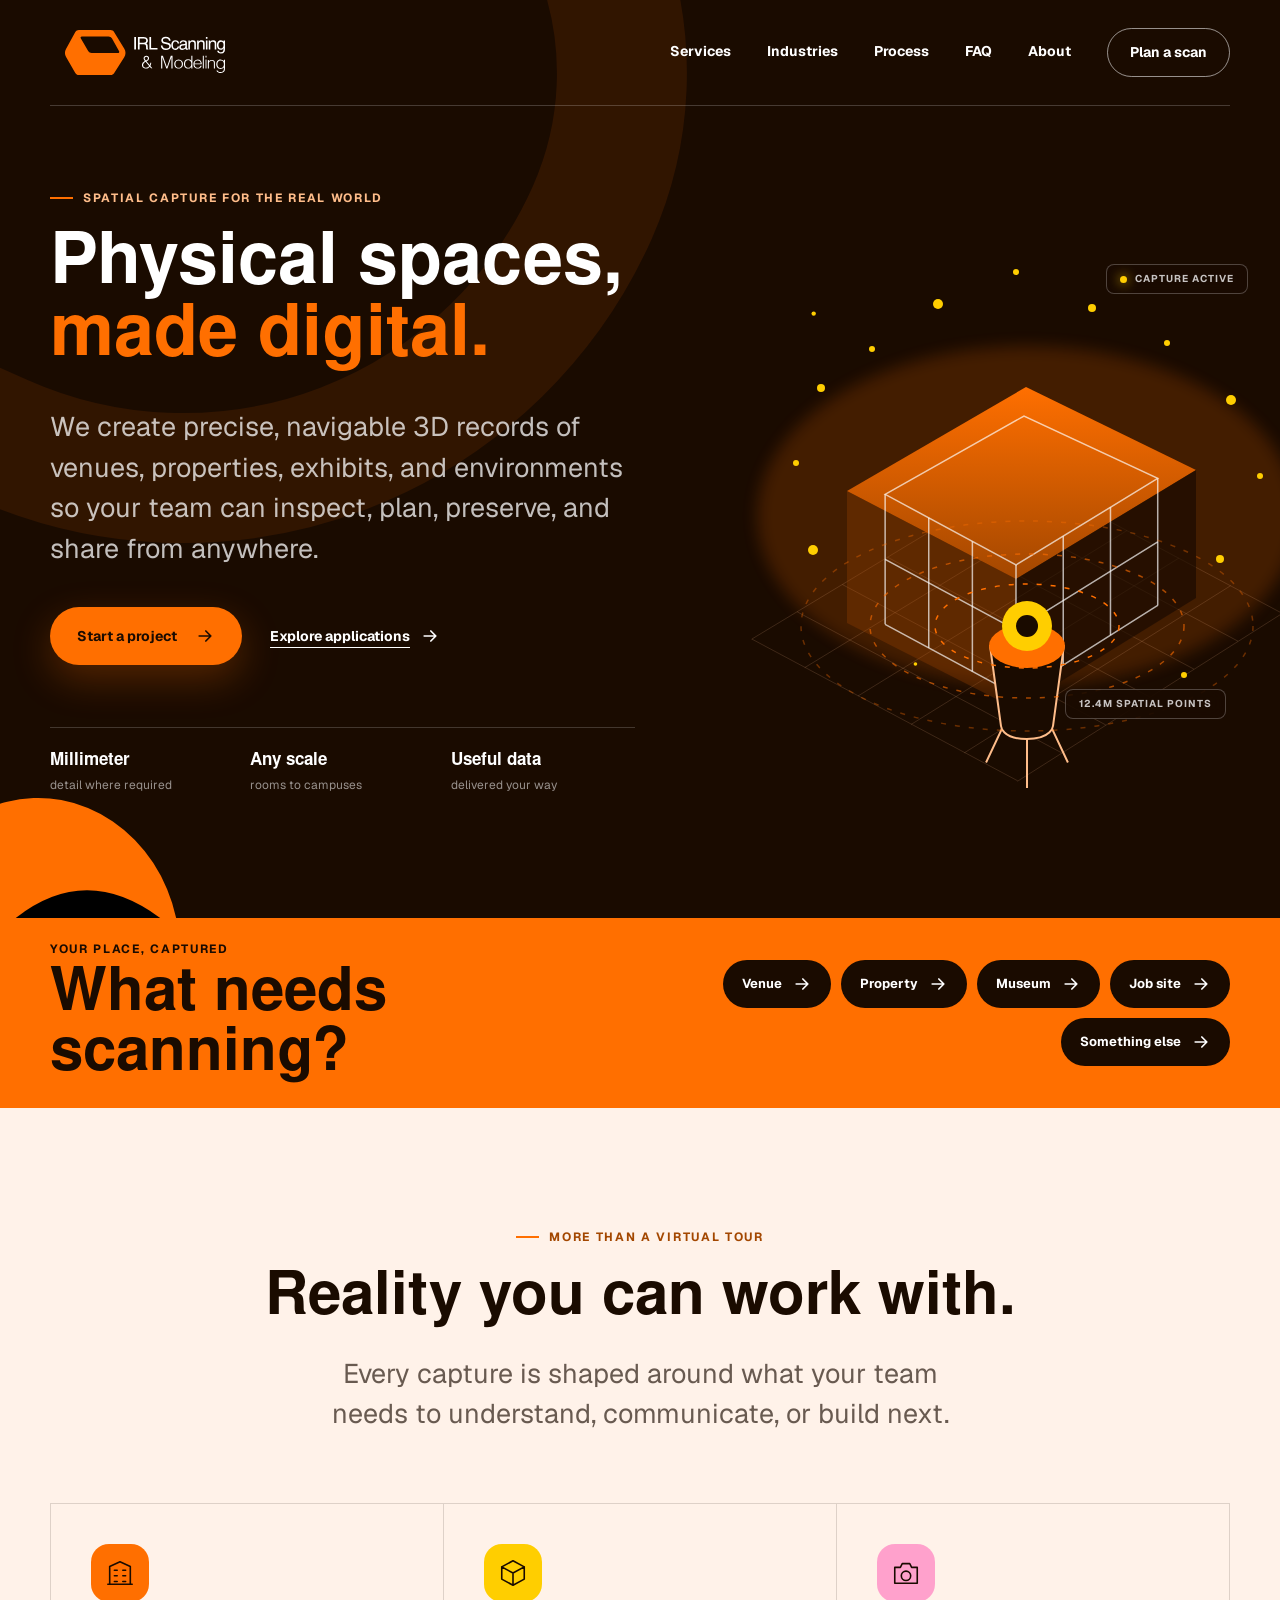
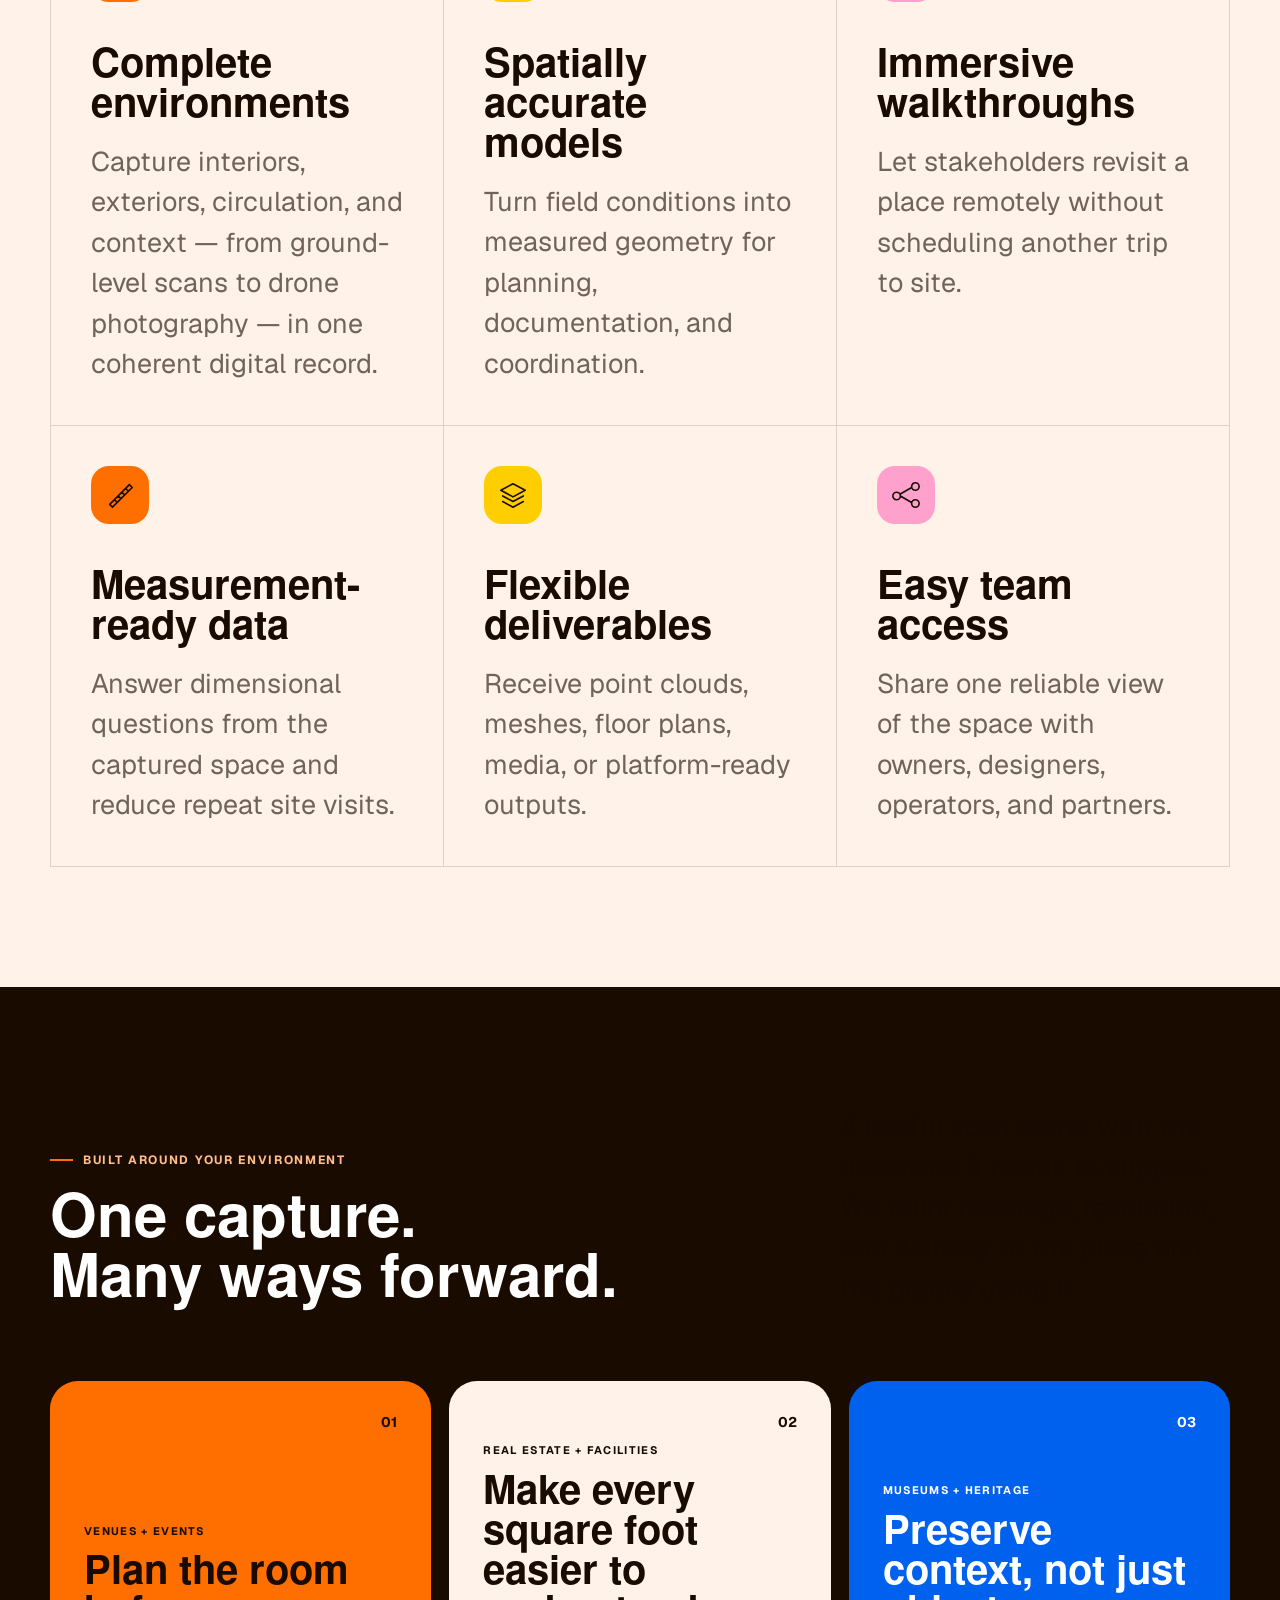
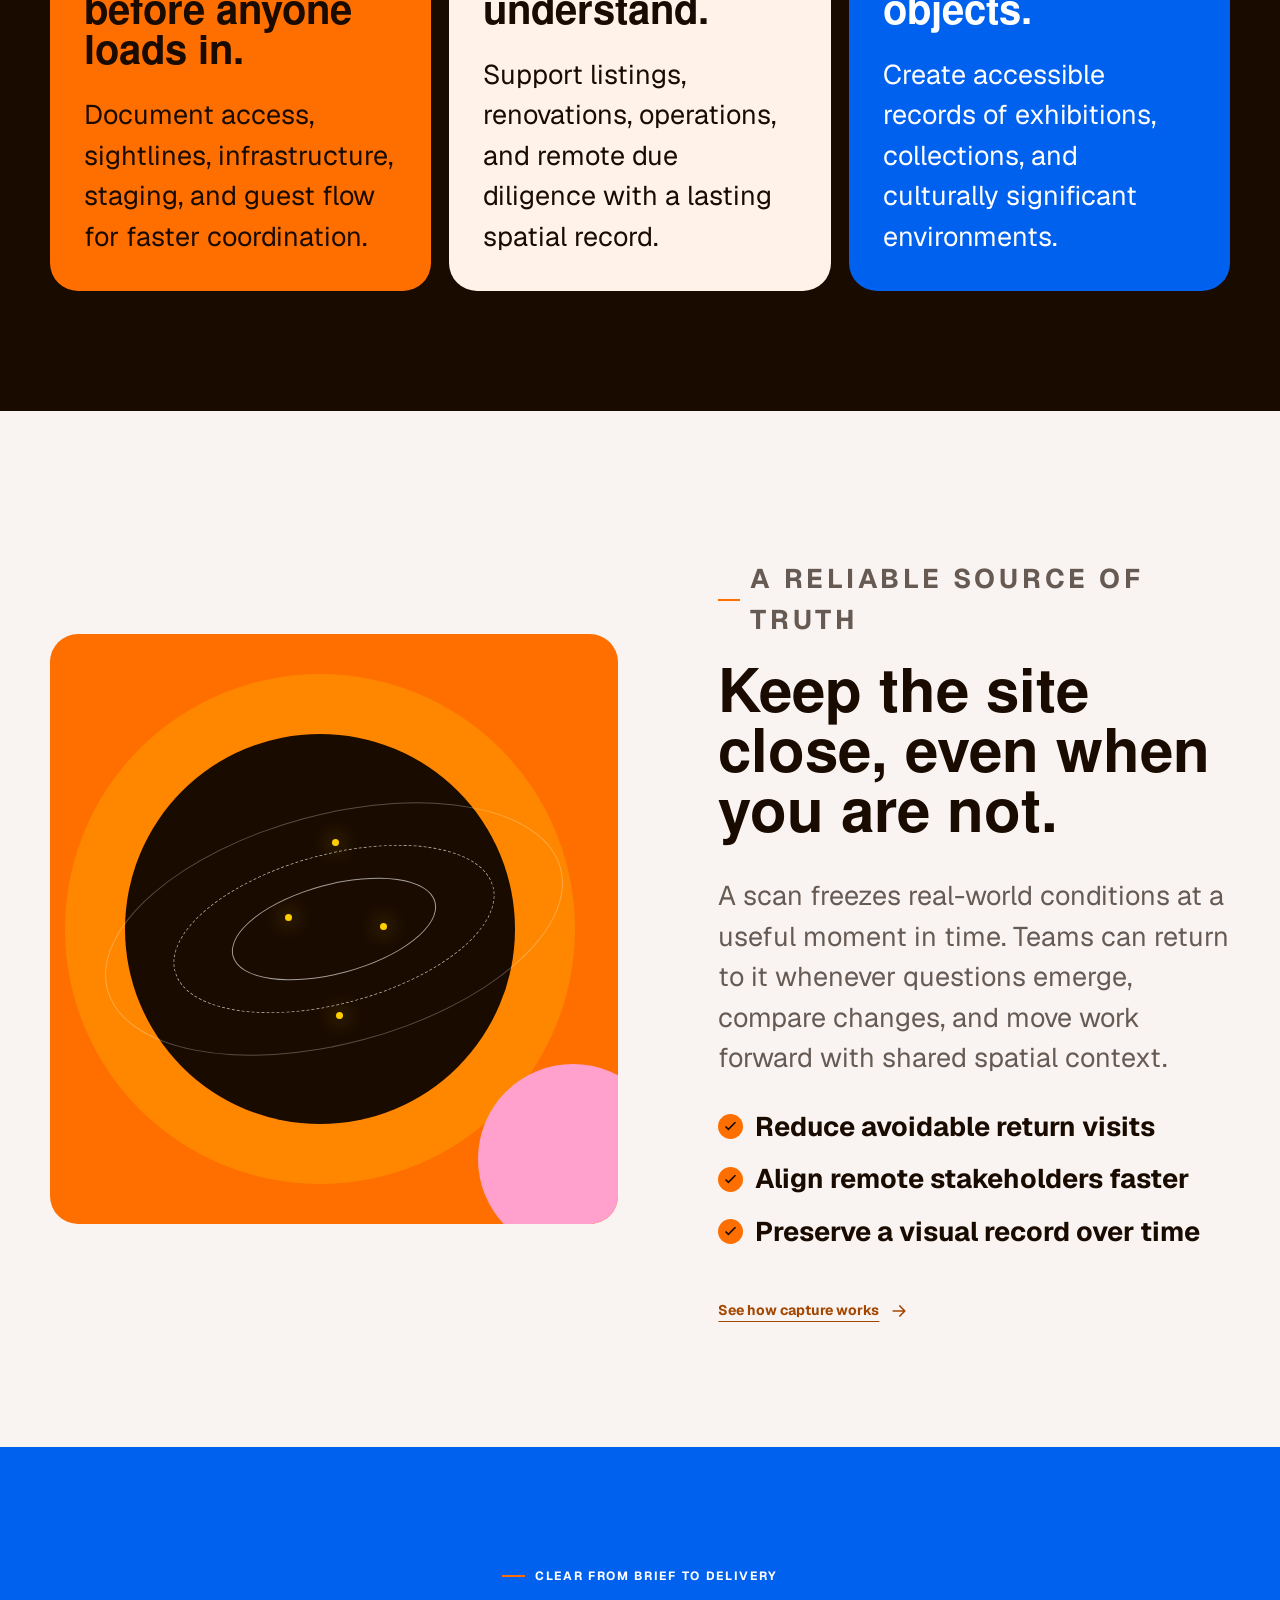
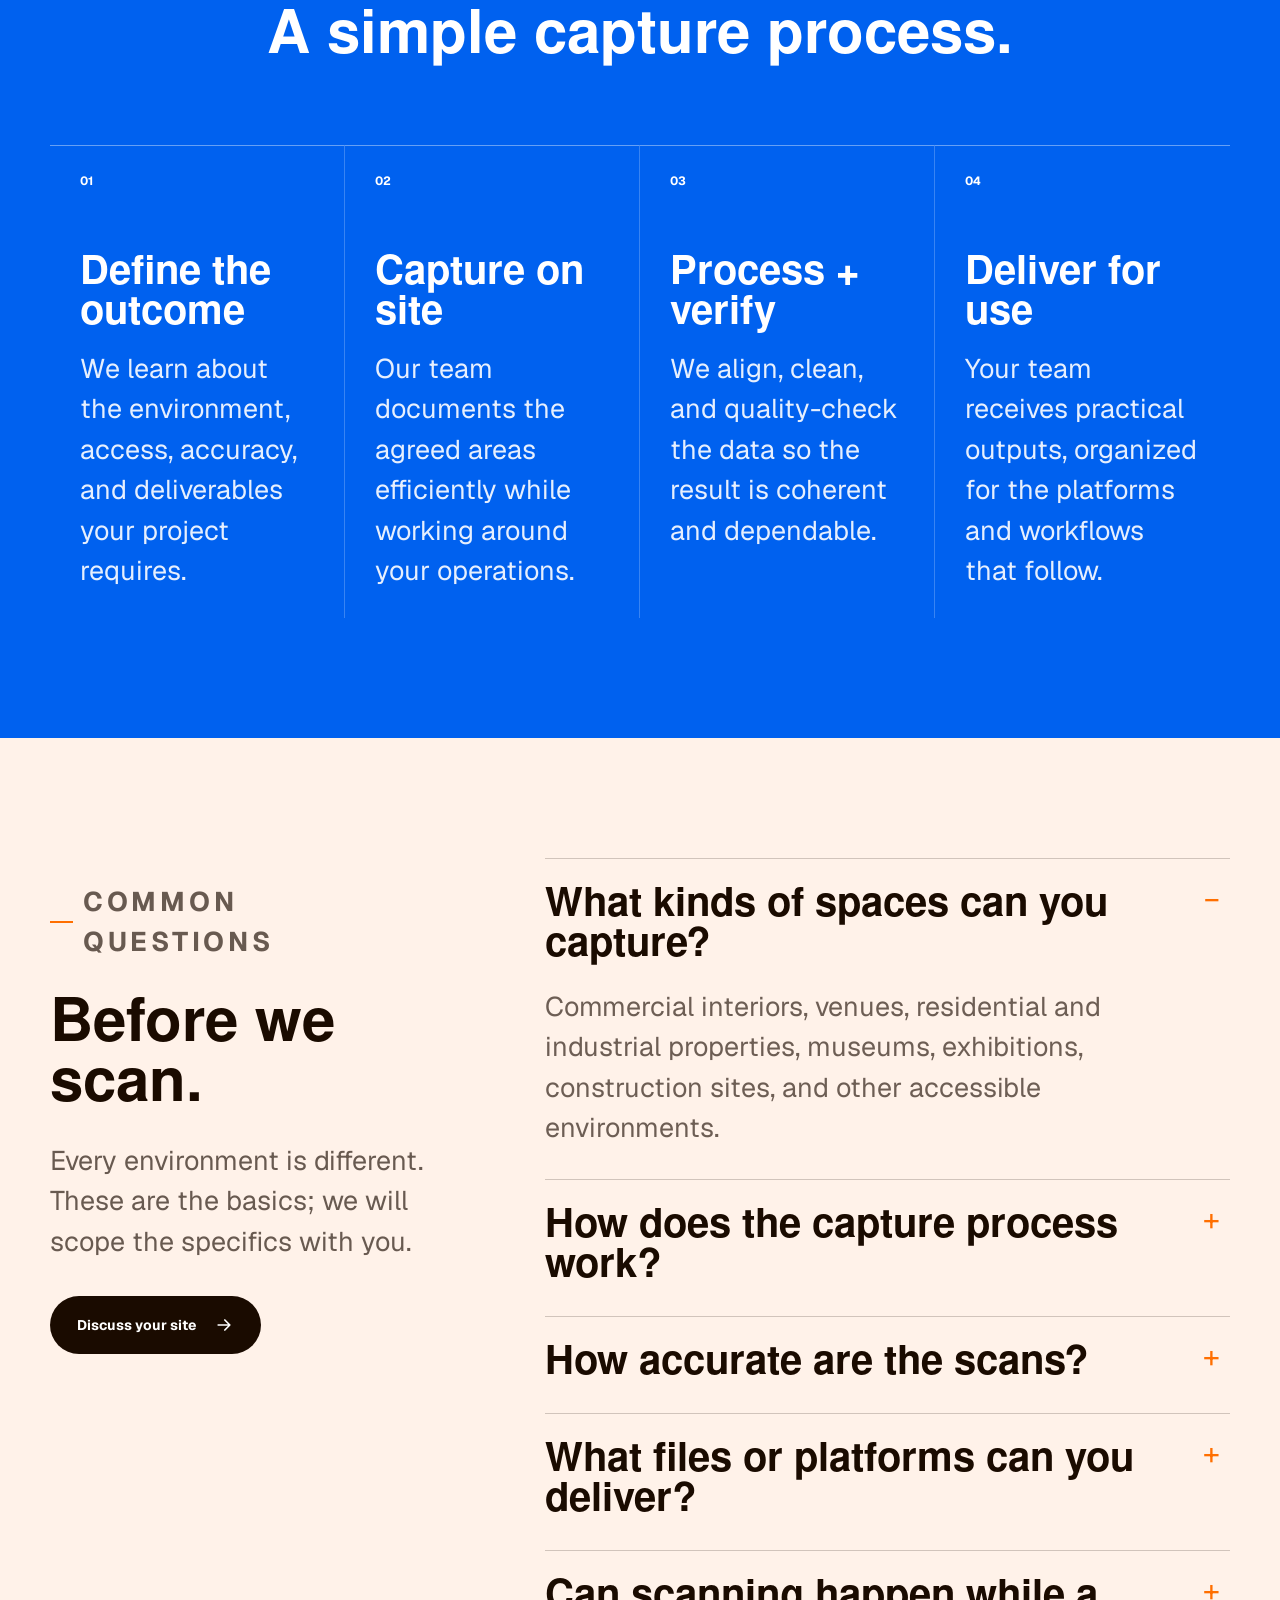
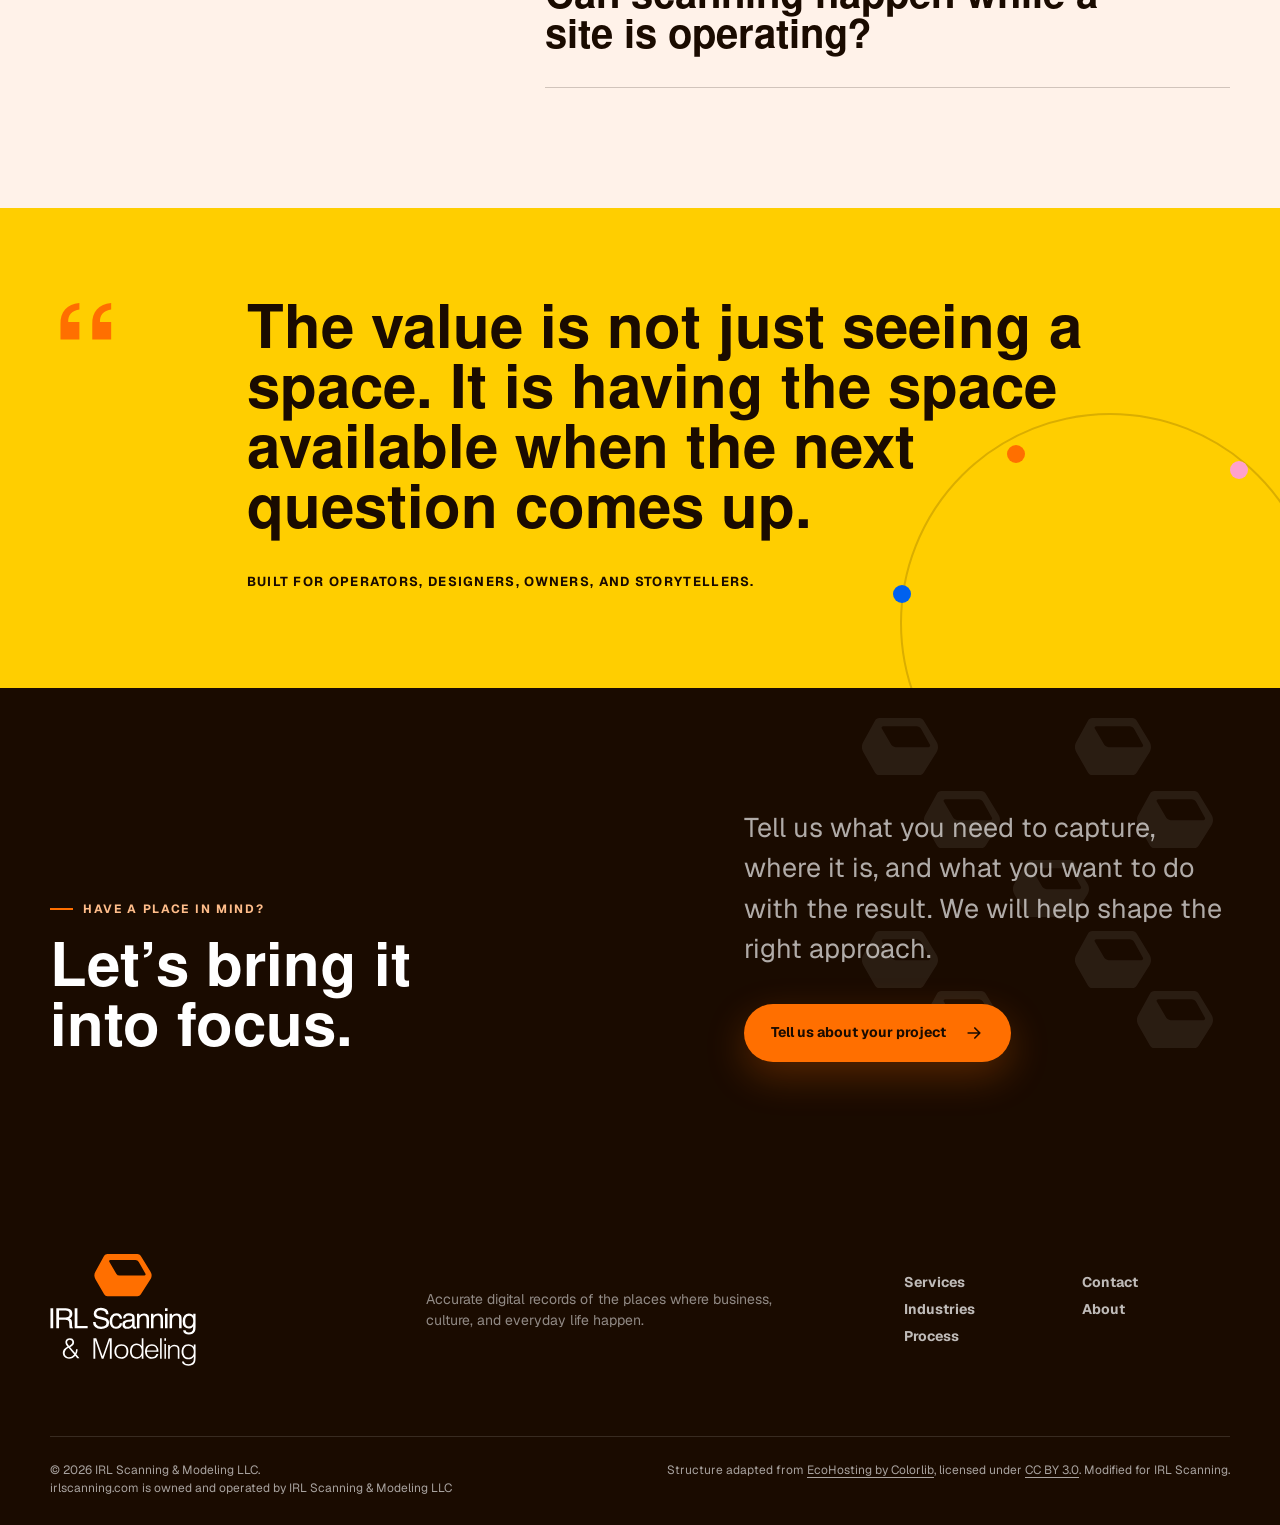
==== commit ece43632: "feat: add about page to footer links" ====
--- a/public/index.html
+++ b/public/index.html
@@ -1,50 +1,79 @@
-<!DOCTYPE html>
+<!doctype html>
 <html lang="en">
   <head>
-    <meta charset="utf-8">
-    <meta name="viewport" content="width=device-width, initial-scale=1">
-    <meta name="description" content="IRL Scanning creates accurate 3D digital records of venues, properties, museums, and complex environments.">
-    <meta name="theme-color" content="#1a0b00">
+    <meta charset="utf-8" />
+    <meta name="viewport" content="width=device-width, initial-scale=1" />
+    <meta
+      name="description"
+      content="IRL Scanning creates accurate 3D digital records of venues, properties, museums, and complex environments."
+    />
+    <meta name="theme-color" content="#1a0b00" />
     <title>IRL Scanning | Physical spaces, made digital</title>
-    <link rel="icon" href="favicon.svg" type="image/svg+xml" sizes="any">
-    <link rel="preload" href="fonts/nimbus-sans-l-bold.otf" as="font" type="font/otf" crossorigin>
-    <link rel="preload" href="fonts/geist-variable.woff2" as="font" type="font/woff2" crossorigin>
-    <link rel="stylesheet" href="styles.css">
+    <link rel="icon" href="favicon.svg" type="image/svg+xml" sizes="any" />
+    <link
+      rel="preload"
+      href="fonts/nimbus-sans-l-bold.otf"
+      as="font"
+      type="font/otf"
+      crossorigin
+    />
+    <link
+      rel="preload"
+      href="fonts/geist-variable.woff2"
+      as="font"
+      type="font/woff2"
+      crossorigin
+    />
+    <link rel="stylesheet" href="styles.css" />
   </head>
   <body>
     <a class="skip-link" href="#main-content">Skip to content</a>
 
     <svg class="icon-library" aria-hidden="true">
       <symbol id="icon-building" viewBox="0 0 32 32">
-        <path d="M5 28V9l11-5 11 5v19M10 13h3m6 0h3m-12 6h3m6 0h3m-12 6h3m6 0h3M3 28h26"/>
+        <path
+          d="M5 28V9l11-5 11 5v19M10 13h3m6 0h3m-12 6h3m6 0h3m-12 6h3m6 0h3M3 28h26"
+        />
       </symbol>
       <symbol id="icon-cube" viewBox="0 0 32 32">
-        <path d="m16 3 12 6.5v13L16 29 4 22.5v-13L16 3Zm0 13L4 9.5M16 16l12-6.5M16 16v13"/>
+        <path
+          d="m16 3 12 6.5v13L16 29 4 22.5v-13L16 3Zm0 13L4 9.5M16 16l12-6.5M16 16v13"
+        />
       </symbol>
       <symbol id="icon-measure" viewBox="0 0 32 32">
-        <path d="M5 26 26 5l3 3L8 29l-3-3Zm5-5 3 3m1-7 3 3m1-7 3 3m1-7 3 3"/>
+        <path d="M5 26 26 5l3 3L8 29l-3-3Zm5-5 3 3m1-7 3 3m1-7 3 3m1-7 3 3" />
       </symbol>
       <symbol id="icon-camera" viewBox="0 0 32 32">
-        <path d="M4 10h6l2-4h8l2 4h6v17H4V10Zm12 4a5 5 0 1 0 0 10 5 5 0 0 0 0-10Z"/>
+        <path
+          d="M4 10h6l2-4h8l2 4h6v17H4V10Zm12 4a5 5 0 1 0 0 10 5 5 0 0 0 0-10Z"
+        />
       </symbol>
       <symbol id="icon-layers" viewBox="0 0 32 32">
-        <path d="m16 4 13 7-13 7L3 11l13-7Zm-11 13 11 6 11-6M5 23l11 6 11-6"/>
+        <path d="m16 4 13 7-13 7L3 11l13-7Zm-11 13 11 6 11-6M5 23l11 6 11-6" />
       </symbol>
       <symbol id="icon-share" viewBox="0 0 32 32">
-        <path d="M22 8 10 15m12 9-12-7M26 3a4 4 0 1 1 0 8 4 4 0 0 1 0-8ZM6 13a4 4 0 1 1 0 8 4 4 0 0 1 0-8Zm20 8a4 4 0 1 1 0 8 4 4 0 0 1 0-8Z"/>
+        <path
+          d="M22 8 10 15m12 9-12-7M26 3a4 4 0 1 1 0 8 4 4 0 0 1 0-8ZM6 13a4 4 0 1 1 0 8 4 4 0 0 1 0-8Zm20 8a4 4 0 1 1 0 8 4 4 0 0 1 0-8Z"
+        />
       </symbol>
       <symbol id="icon-arrow" viewBox="0 0 24 24">
-        <path d="M5 12h14m-6-6 6 6-6 6"/>
+        <path d="M5 12h14m-6-6 6 6-6 6" />
       </symbol>
       <symbol id="icon-check" viewBox="0 0 24 24">
-        <path d="m5 12 4 4L19 6"/>
+        <path d="m5 12 4 4L19 6" />
       </symbol>
     </svg>
 
     <header class="site-header">
       <div class="shell header-inner">
         <a class="brand" href="#top">
-          <img class="brand-logo" src="brand-logo.svg" width="1781" height="703" alt="IRL Scanning and Modeling">
+          <img
+            class="brand-logo"
+            src="images/IRL_Logo_Hrz_Orng_Wht.svg"
+            width="1781"
+            height="703"
+            alt="IRL Scanning and Modeling"
+          />
         </a>
 
         <nav class="desktop-nav" aria-label="Primary navigation">
@@ -52,6 +81,7 @@
           <a href="#industries">Industries</a>
           <a href="#process">Process</a>
           <a href="#faq">FAQ</a>
+          <a href="about.html">About</a>
           <a class="nav-cta" href="contact.html">Plan a scan</a>
         </nav>
 
@@ -62,6 +92,7 @@
             <a href="#industries">Industries</a>
             <a href="#process">Process</a>
             <a href="#faq">FAQ</a>
+            <a href="about.html">About</a>
             <a href="contact.html">Plan a scan</a>
           </nav>
         </details>
@@ -70,65 +101,60 @@
 
     <main id="main-content">
       <section class="hero" id="top">
-        <div class="hero-glow" aria-hidden="true"></div>
+        <svg
+          class="hero-glow"
+          viewBox="0 0 100 110"
+          preserveAspectRatio="none"
+          aria-hidden="true"
+        >
+          <path d="M0,110 V100 Q50,0 100,50 V110 Z" />
+        </svg>
         <div class="shell hero-grid">
           <div class="hero-copy">
-            <p class="eyebrow eyebrow-light"><span></span> Spatial capture for the real world</p>
-            <h1>Physical spaces,<br><em>made digital.</em></h1>
-            <p class="hero-lede">We create precise, navigable 3D records of venues, properties, exhibits, and environments so your team can inspect, plan, preserve, and share from anywhere.</p>
+            <p class="eyebrow eyebrow-light">
+              <span></span> Spatial capture for the real world
+            </p>
+            <h1>Physical spaces,<br /><em>made digital.</em></h1>
+            <p class="hero-lede">
+              We create precise, navigable 3D records of venues, properties,
+              exhibits, and environments so your team can inspect, plan,
+              preserve, and share from anywhere.
+            </p>
             <div class="hero-actions">
-              <a class="button button-primary" href="contact.html">Start a project <svg aria-hidden="true"><use href="#icon-arrow"/></svg></a>
-              <a class="text-link text-link-light" href="#industries">Explore applications <svg aria-hidden="true"><use href="#icon-arrow"/></svg></a>
+              <a class="button button-primary" href="contact.html"
+                >Start a project
+                <svg aria-hidden="true"><use href="#icon-arrow" /></svg>
+              </a>
+              <a class="text-link text-link-light" href="#industries"
+                >Explore applications
+                <svg aria-hidden="true"><use href="#icon-arrow" /></svg>
+              </a>
             </div>
             <dl class="hero-stats">
-              <div><dt>Millimeter</dt><dd>detail where required</dd></div>
-              <div><dt>Any scale</dt><dd>rooms to campuses</dd></div>
-              <div><dt>Useful data</dt><dd>delivered your way</dd></div>
+              <div>
+                <dt>Millimeter</dt>
+                <dd>detail where required</dd>
+              </div>
+              <div>
+                <dt>Any scale</dt>
+                <dd>rooms to campuses</dd>
+              </div>
+              <div>
+                <dt>Useful data</dt>
+                <dd>delivered your way</dd>
+              </div>
             </dl>
           </div>
 
-          <div class="scan-visual" aria-label="Illustration of a venue being captured as a three-dimensional point cloud" role="img">
-            <svg viewBox="0 0 640 620" aria-hidden="true">
-              <defs>
-                <linearGradient id="scan-surface" x1="0" y1="0" x2="0" y2="1">
-                  <stop offset="0" stop-color="#ff6f00"/>
-                  <stop offset="1" stop-color="#a34700"/>
-                </linearGradient>
-                <filter id="soft-glow">
-                  <feGaussianBlur stdDeviation="8"/>
-                </filter>
-              </defs>
-              <ellipse cx="325" cy="340" rx="270" ry="170" fill="#ff6f00" filter="url(#soft-glow)" opacity=".18"/>
-              <path class="grid-line" d="M40 474 320 610 603 458M76 438l280 136M116 401l279 136M158 365l278 134M202 328l276 134M246 291l275 133M290 254l273 132"/>
-              <path class="grid-line" d="m40 474 250-220M94 500l250-221M150 527l248-221M207 554l248-222M264 581l246-222M320 610l243-224"/>
-              <g class="venue-shape">
-                <path d="m145 315 179-104 170 83-180 109-169-88Z" fill="url(#scan-surface)"/>
-                <path d="m145 315 169 88v130l-169-86V315Z" fill="#a34700" fill-opacity=".3"/>
-                <path d="m314 403 180-109v128L314 533V403Z" fill="#1a0b00" fill-opacity=".68"/>
-                <path d="m182 320 140-80 134 65-142 84-132-69Z"/>
-                <path d="M182 320v94l132 69 142-87v-91M314 389v94M224 342v94m45-69v94m90-99v94m49-123v94"/>
-                <path d="m182 368 132 69 142-87M182 414l132 69 142-87"/>
-              </g>
-              <g class="scanner">
-                <path d="M287 470h76l-12 80h-52l-12-80Z" fill="#1a0b00" stroke="#ffbd8a"/>
-                <ellipse cx="325" cy="470" rx="38" ry="13" fill="#ff6f00"/>
-                <path d="m307 550-22 55m58-55 22 55M325 550v58"/>
-                <circle cx="325" cy="450" r="25" fill="#ffce00"/>
-                <circle cx="325" cy="450" r="11" fill="#1a0b00"/>
-              </g>
-              <g class="scan-rings">
-                <ellipse cx="325" cy="450" rx="92" ry="42"/>
-                <ellipse cx="325" cy="450" rx="157" ry="72"/>
-                <ellipse cx="325" cy="450" rx="226" ry="105"/>
-              </g>
-              <g class="points">
-                <circle cx="119" cy="212" r="4"/><circle cx="170" cy="173" r="3"/><circle cx="236" cy="128" r="5"/>
-                <circle cx="314" cy="96" r="3"/><circle cx="390" cy="132" r="4"/><circle cx="465" cy="167" r="3"/>
-                <circle cx="529" cy="224" r="5"/><circle cx="558" cy="300" r="3"/><circle cx="94" cy="287" r="3"/>
-                <circle cx="111" cy="374" r="5"/><circle cx="518" cy="383" r="4"/><circle cx="482" cy="499" r="3"/>
-              </g>
-            </svg>
-            <div class="scan-label scan-label-top"><span></span> Capture active</div>
+          <div
+            class="scan-visual"
+            aria-label="Illustration of a venue being captured as a three-dimensional point cloud"
+            role="img"
+          >
+            <img src="images/scan-visual.svg" alt="" width="640" height="620" />
+            <div class="scan-label scan-label-top">
+              <span></span> Capture active
+            </div>
             <div class="scan-label scan-label-bottom">12.4M spatial points</div>
           </div>
         </div>
@@ -141,8 +167,32 @@
             <h2 id="brief-title">What needs scanning?</h2>
           </div>
           <div class="project-types">
-            <span>Venue</span><span>Property</span><span>Museum</span><span>Job site</span>
-            <a href="contact.html">Something else <svg aria-hidden="true"><use href="#icon-arrow"/></svg></a>
+            <a
+              class="button button-small button-dark"
+              href="contact.html?type=venue"
+              >Venue <svg aria-hidden="true"><use href="#icon-arrow" /></svg>
+            </a>
+            <a
+              class="button button-small button-dark"
+              href="contact.html?type=property"
+              >Property <svg aria-hidden="true"><use href="#icon-arrow" /></svg>
+            </a>
+            <a
+              class="button button-small button-dark"
+              href="contact.html?type=museum"
+              >Museum <svg aria-hidden="true"><use href="#icon-arrow" /></svg>
+            </a>
+            <a
+              class="button button-small button-dark"
+              href="contact.html?type=jobsite"
+              >Job site <svg aria-hidden="true"><use href="#icon-arrow" /></svg>
+            </a>
+            <a
+              class="button button-small button-dark"
+              href="contact.html?type=other"
+              >Something else
+              <svg aria-hidden="true"><use href="#icon-arrow" /></svg>
+            </a>
           </div>
         </div>
       </section>
@@ -152,38 +202,72 @@
           <div class="section-heading centered">
             <p class="eyebrow"><span></span> More than a virtual tour</p>
             <h2>Reality you can work with.</h2>
-            <p>Every capture is shaped around what your team needs to understand, communicate, or build next.</p>
+            <p>
+              Every capture is shaped around what your team needs to understand,
+              communicate, or build next.
+            </p>
           </div>
           <div class="service-grid">
             <article class="service-card">
-              <span class="icon-box"><svg aria-hidden="true"><use href="#icon-building"/></svg></span>
+              <span class="icon-box"
+                ><svg aria-hidden="true"><use href="#icon-building" /></svg>
+              </span>
               <h3>Complete environments</h3>
-              <p>Capture interiors, exteriors, circulation, and context in one coherent digital record.</p>
+              <p>
+                Capture interiors, exteriors, circulation, and context — from
+                ground-level scans to drone photography — in one coherent
+                digital record.
+              </p>
             </article>
             <article class="service-card">
-              <span class="icon-box"><svg aria-hidden="true"><use href="#icon-cube"/></svg></span>
+              <span class="icon-box"
+                ><svg aria-hidden="true"><use href="#icon-cube" /></svg>
+              </span>
               <h3>Spatially accurate models</h3>
-              <p>Turn field conditions into measured geometry for planning, documentation, and coordination.</p>
+              <p>
+                Turn field conditions into measured geometry for planning,
+                documentation, and coordination.
+              </p>
             </article>
             <article class="service-card">
-              <span class="icon-box"><svg aria-hidden="true"><use href="#icon-camera"/></svg></span>
+              <span class="icon-box"
+                ><svg aria-hidden="true"><use href="#icon-camera" /></svg>
+              </span>
               <h3>Immersive walkthroughs</h3>
-              <p>Let stakeholders revisit a place remotely without scheduling another trip to site.</p>
+              <p>
+                Let stakeholders revisit a place remotely without scheduling
+                another trip to site.
+              </p>
             </article>
             <article class="service-card">
-              <span class="icon-box"><svg aria-hidden="true"><use href="#icon-measure"/></svg></span>
+              <span class="icon-box"
+                ><svg aria-hidden="true"><use href="#icon-measure" /></svg>
+              </span>
               <h3>Measurement-ready data</h3>
-              <p>Answer dimensional questions from the captured space and reduce repeat site visits.</p>
+              <p>
+                Answer dimensional questions from the captured space and reduce
+                repeat site visits.
+              </p>
             </article>
             <article class="service-card">
-              <span class="icon-box"><svg aria-hidden="true"><use href="#icon-layers"/></svg></span>
+              <span class="icon-box"
+                ><svg aria-hidden="true"><use href="#icon-layers" /></svg>
+              </span>
               <h3>Flexible deliverables</h3>
-              <p>Receive point clouds, meshes, floor plans, media, or platform-ready outputs.</p>
+              <p>
+                Receive point clouds, meshes, floor plans, media, or
+                platform-ready outputs.
+              </p>
             </article>
             <article class="service-card">
-              <span class="icon-box"><svg aria-hidden="true"><use href="#icon-share"/></svg></span>
+              <span class="icon-box"
+                ><svg aria-hidden="true"><use href="#icon-share" /></svg>
+              </span>
               <h3>Easy team access</h3>
-              <p>Share one reliable view of the space with owners, designers, operators, and partners.</p>
+              <p>
+                Share one reliable view of the space with owners, designers,
+                operators, and partners.
+              </p>
             </article>
           </div>
         </div>
@@ -193,10 +277,16 @@
         <div class="shell">
           <div class="section-heading split-heading">
             <div>
-              <p class="eyebrow eyebrow-light"><span></span> Built around your environment</p>
-              <h2>One capture.<br>Many ways forward.</h2>
+              <p class="eyebrow eyebrow-light">
+                <span></span> Built around your environment
+              </p>
+              <h2>One capture.<br />Many ways forward.</h2>
             </div>
-            <p>A useful scan starts with the decisions it needs to support. We tailor coverage, resolution, and delivery to the place and the people using it.</p>
+            <p>
+              A useful scan starts with the decisions it needs to support. We
+              tailor coverage, resolution, and delivery to the place and the
+              people using it.
+            </p>
           </div>
           <div class="industry-grid">
             <article class="industry-card industry-card-orange">
@@ -204,27 +294,33 @@
               <div>
                 <p class="card-label">Venues + events</p>
                 <h3>Plan the room before anyone loads in.</h3>
-                <p>Document access, sightlines, infrastructure, staging, and guest flow for faster coordination.</p>
+                <p>
+                  Document access, sightlines, infrastructure, staging, and
+                  guest flow for faster coordination.
+                </p>
               </div>
-              <span class="card-arrow"><svg aria-hidden="true"><use href="#icon-arrow"/></svg></span>
             </article>
             <article class="industry-card industry-card-cream">
               <span class="card-number">02</span>
               <div>
                 <p class="card-label">Real estate + facilities</p>
                 <h3>Make every square foot easier to understand.</h3>
-                <p>Support listings, renovations, operations, and remote due diligence with a lasting spatial record.</p>
+                <p>
+                  Support listings, renovations, operations, and remote due
+                  diligence with a lasting spatial record.
+                </p>
               </div>
-              <span class="card-arrow"><svg aria-hidden="true"><use href="#icon-arrow"/></svg></span>
             </article>
             <article class="industry-card industry-card-blue">
               <span class="card-number">03</span>
               <div>
                 <p class="card-label">Museums + heritage</p>
                 <h3>Preserve context, not just objects.</h3>
-                <p>Create accessible records of exhibitions, collections, and culturally significant environments.</p>
+                <p>
+                  Create accessible records of exhibitions, collections, and
+                  culturally significant environments.
+                </p>
               </div>
-              <span class="card-arrow"><svg aria-hidden="true"><use href="#icon-arrow"/></svg></span>
             </article>
           </div>
         </div>
@@ -232,23 +328,40 @@
 
       <section class="feature section">
         <div class="shell feature-grid">
-          <div class="feature-art point-cloud" aria-hidden="true">
+          <div class="feature-art" aria-hidden="true">
             <div class="cloud-ring ring-one"></div>
             <div class="cloud-ring ring-two"></div>
             <div class="cloud-ring ring-three"></div>
-            <div class="cloud-core"><span></span><span></span><span></span><span></span></div>
-            <p>Digital twin / 01</p>
+            <div class="cloud-core">
+              <span></span><span></span><span></span><span></span>
+            </div>
           </div>
           <div class="feature-copy">
             <p class="eyebrow"><span></span> A reliable source of truth</p>
             <h2>Keep the site close, even when you are not.</h2>
-            <p>A scan freezes real-world conditions at a useful moment in time. Teams can return to it whenever questions emerge, compare changes, and move work forward with shared spatial context.</p>
+            <p>
+              A scan freezes real-world conditions at a useful moment in time.
+              Teams can return to it whenever questions emerge, compare changes,
+              and move work forward with shared spatial context.
+            </p>
             <ul class="check-list">
-              <li><svg aria-hidden="true"><use href="#icon-check"/></svg> Reduce avoidable return visits</li>
-              <li><svg aria-hidden="true"><use href="#icon-check"/></svg> Align remote stakeholders faster</li>
-              <li><svg aria-hidden="true"><use href="#icon-check"/></svg> Preserve a visual record over time</li>
+              <li>
+                <svg aria-hidden="true"><use href="#icon-check" /></svg> Reduce
+                avoidable return visits
+              </li>
+              <li>
+                <svg aria-hidden="true"><use href="#icon-check" /></svg> Align
+                remote stakeholders faster
+              </li>
+              <li>
+                <svg aria-hidden="true"><use href="#icon-check" /></svg>
+                Preserve a visual record over time
+              </li>
             </ul>
-            <a class="text-link" href="#process">See how capture works <svg aria-hidden="true"><use href="#icon-arrow"/></svg></a>
+            <a class="text-link" href="#process"
+              >See how capture works
+              <svg aria-hidden="true"><use href="#icon-arrow" /></svg>
+            </a>
           </div>
         </div>
       </section>
@@ -256,29 +369,43 @@
       <section class="process section" id="process">
         <div class="shell">
           <div class="section-heading centered">
-            <p class="eyebrow eyebrow-light"><span></span> Clear from brief to delivery</p>
+            <p class="eyebrow eyebrow-light">
+              <span></span> Clear from brief to delivery
+            </p>
             <h2>A simple capture process.</h2>
           </div>
           <ol class="process-grid">
             <li>
               <span>01</span>
               <h3>Define the outcome</h3>
-              <p>We learn about the environment, access, accuracy, and deliverables your project requires.</p>
+              <p>
+                We learn about the environment, access, accuracy, and
+                deliverables your project requires.
+              </p>
             </li>
             <li>
               <span>02</span>
               <h3>Capture on site</h3>
-              <p>Our team documents the agreed areas efficiently while working around your operations.</p>
+              <p>
+                Our team documents the agreed areas efficiently while working
+                around your operations.
+              </p>
             </li>
             <li>
               <span>03</span>
               <h3>Process + verify</h3>
-              <p>We align, clean, and quality-check the data so the result is coherent and dependable.</p>
+              <p>
+                We align, clean, and quality-check the data so the result is
+                coherent and dependable.
+              </p>
             </li>
             <li>
               <span>04</span>
               <h3>Deliver for use</h3>
-              <p>Your team receives practical outputs, organized for the platforms and workflows that follow.</p>
+              <p>
+                Your team receives practical outputs, organized for the
+                platforms and workflows that follow.
+              </p>
             </li>
           </ol>
         </div>
@@ -289,25 +416,54 @@
           <div class="faq-intro">
             <p class="eyebrow"><span></span> Common questions</p>
             <h2>Before we scan.</h2>
-            <p>Every environment is different. These are the basics; we will scope the specifics with you.</p>
-            <a class="button button-dark" href="contact.html">Discuss your site</a>
+            <p>
+              Every environment is different. These are the basics; we will
+              scope the specifics with you.
+            </p>
+            <a class="button button-dark" href="contact.html"
+              >Discuss your site
+              <svg aria-hidden="true"><use href="#icon-arrow" /></svg>
+            </a>
           </div>
           <div class="questions">
             <details open>
               <summary>What kinds of spaces can you capture?</summary>
-              <p>Commercial interiors, venues, residential and industrial properties, museums, exhibitions, construction sites, and other accessible environments.</p>
+              <p>
+                Commercial interiors, venues, residential and industrial
+                properties, museums, exhibitions, construction sites, and other
+                accessible environments.
+              </p>
+            </details>
+            <details>
+              <summary>How does the capture process work?</summary>
+              <p>
+                We use a combination of ground-level scanning and aerial drone
+                photography, chosen based on the site layout, accuracy
+                requirements, and the deliverables your project needs.
+              </p>
             </details>
             <details>
               <summary>How accurate are the scans?</summary>
-              <p>Accuracy depends on the capture method and project need. We establish the required tolerance during scoping and choose the appropriate equipment and workflow.</p>
+              <p>
+                Accuracy depends on the capture method and project need. We
+                establish the required tolerance during scoping and choose the
+                appropriate equipment and workflow.
+              </p>
             </details>
             <details>
               <summary>What files or platforms can you deliver?</summary>
-              <p>Deliverables may include hosted walkthroughs, point clouds, meshes, plans, imagery, and common exchange formats. We align delivery with your downstream tools.</p>
+              <p>
+                Deliverables may include hosted walkthroughs, point clouds,
+                meshes, plans, imagery, and common exchange formats. We align
+                delivery with your downstream tools.
+              </p>
             </details>
             <details>
               <summary>Can scanning happen while a site is operating?</summary>
-              <p>Often, yes. We plan routes and timing around access, privacy, safety, and operational constraints to minimize disruption.</p>
+              <p>
+                Often, yes. We plan routes and timing around access, privacy,
+                safety, and operational constraints to minimize disruption.
+              </p>
             </details>
           </div>
         </div>
@@ -317,22 +473,37 @@
         <div class="shell testimonial-inner">
           <span class="quote-mark" aria-hidden="true">“</span>
           <blockquote>
-            <p>The value is not just seeing a space. It is having the space available when the next question comes up.</p>
-            <footer>Built for operators, designers, owners, and storytellers.</footer>
+            <p>
+              The value is not just seeing a space. It is having the space
+              available when the next question comes up.
+            </p>
+            <footer>
+              Built for operators, designers, owners, and storytellers.
+            </footer>
           </blockquote>
-          <div class="testimonial-orbit" aria-hidden="true"><span></span><span></span><span></span></div>
+          <div class="testimonial-orbit" aria-hidden="true">
+            <span></span><span></span><span></span>
+          </div>
         </div>
       </section>
 
       <section class="contact section" id="contact">
         <div class="shell contact-inner">
           <div>
-            <p class="eyebrow eyebrow-light"><span></span> Have a place in mind?</p>
-            <h2>Let’s bring it<br>into focus.</h2>
+            <p class="eyebrow eyebrow-light">
+              <span></span> Have a place in mind?
+            </p>
+            <h2>Let’s bring it<br />into focus.</h2>
           </div>
           <div class="contact-copy">
-            <p>Tell us what you need to capture, where it is, and what you want to do with the result. We will help shape the right approach.</p>
-            <a class="button button-primary" href="contact.html">Tell us about your project <svg aria-hidden="true"><use href="#icon-arrow"/></svg></a>
+            <p>
+              Tell us what you need to capture, where it is, and what you want
+              to do with the result. We will help shape the right approach.
+            </p>
+            <a class="button button-primary" href="contact.html"
+              >Tell us about your project
+              <svg aria-hidden="true"><use href="#icon-arrow" /></svg>
+            </a>
           </div>
         </div>
       </section>
@@ -341,19 +512,39 @@
     <footer class="site-footer">
       <div class="shell footer-main">
         <a class="brand footer-brand" href="#top">
-          <img class="brand-logo" src="brand-logo-vertical.svg" width="354" height="279" alt="IRL Scanning and Modeling">
+          <img
+            class="brand-logo"
+            src="images/IRL_Logo_Vrt_Orng_Wht.svg"
+            width="354"
+            height="279"
+            alt="IRL Scanning and Modeling"
+          />
         </a>
-        <p>Accurate digital records of the places where business, culture, and everyday life happen.</p>
+        <p>
+          Accurate digital records of the places where business, culture, and
+          everyday life happen.
+        </p>
         <nav aria-label="Footer navigation">
           <a href="#services">Services</a>
+          <a href="contact.html">Contact</a>
           <a href="#industries">Industries</a>
+          <a href="about.html">About</a>
           <a href="#process">Process</a>
-          <a href="contact.html">Contact</a>
         </nav>
       </div>
       <div class="shell footer-bottom">
-        <p>&copy; 2026 IRL Scanning &amp; Modeling.</p>
-        <p>Structure adapted from <a href="https://colorlib.com/wp/template/ecohosting/">EcoHosting by Colorlib</a>, licensed under <a href="https://creativecommons.org/licenses/by/3.0/">CC BY 3.0</a>. Modified for IRL Scanning.</p>
+        <p>
+          &copy; 2026 IRL Scanning &amp; Modeling LLC.<br />irlscanning.com is
+          owned and operated by IRL Scanning &amp; Modeling LLC
+        </p>
+        <p>
+          Structure adapted from
+          <a href="https://colorlib.com/wp/template/ecohosting/"
+            >EcoHosting by Colorlib</a
+          >, licensed under
+          <a href="https://creativecommons.org/licenses/by/3.0/">CC BY 3.0</a>.
+          Modified for IRL Scanning.
+        </p>
       </div>
     </footer>
   </body>
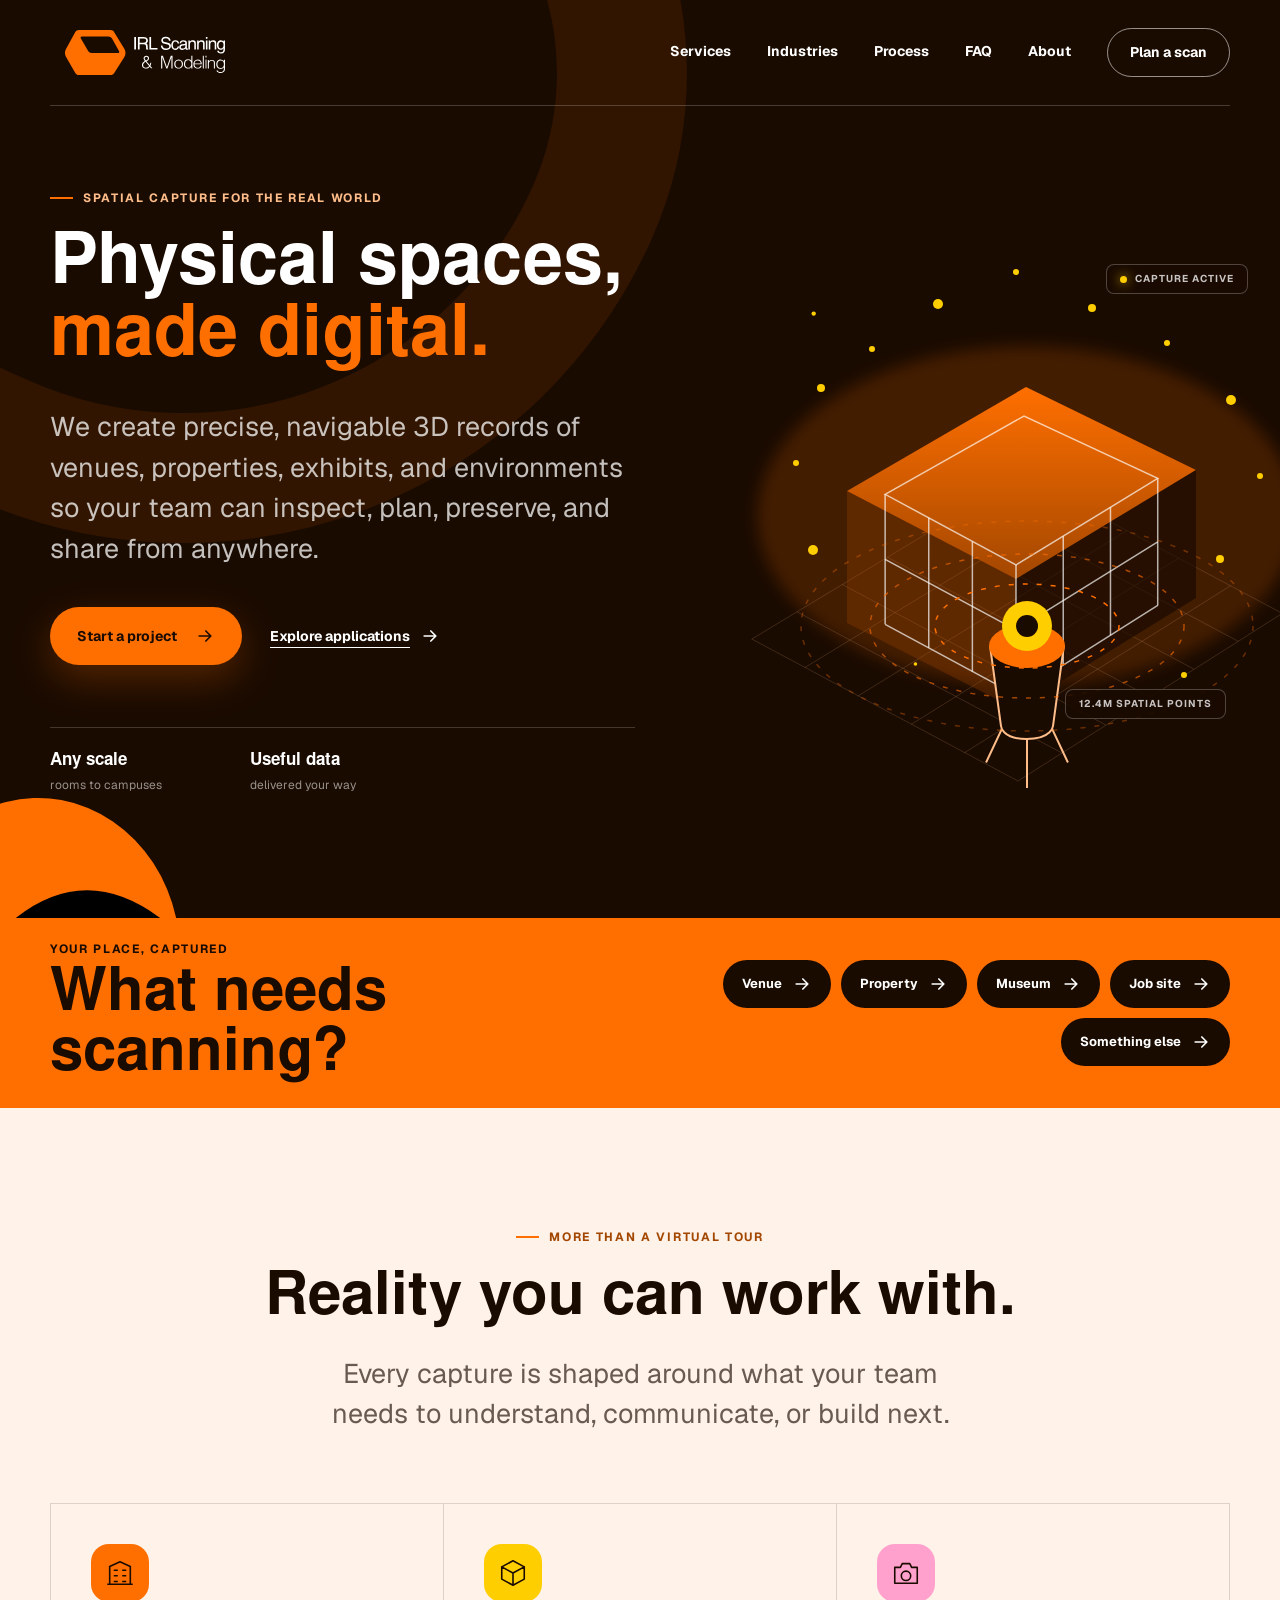
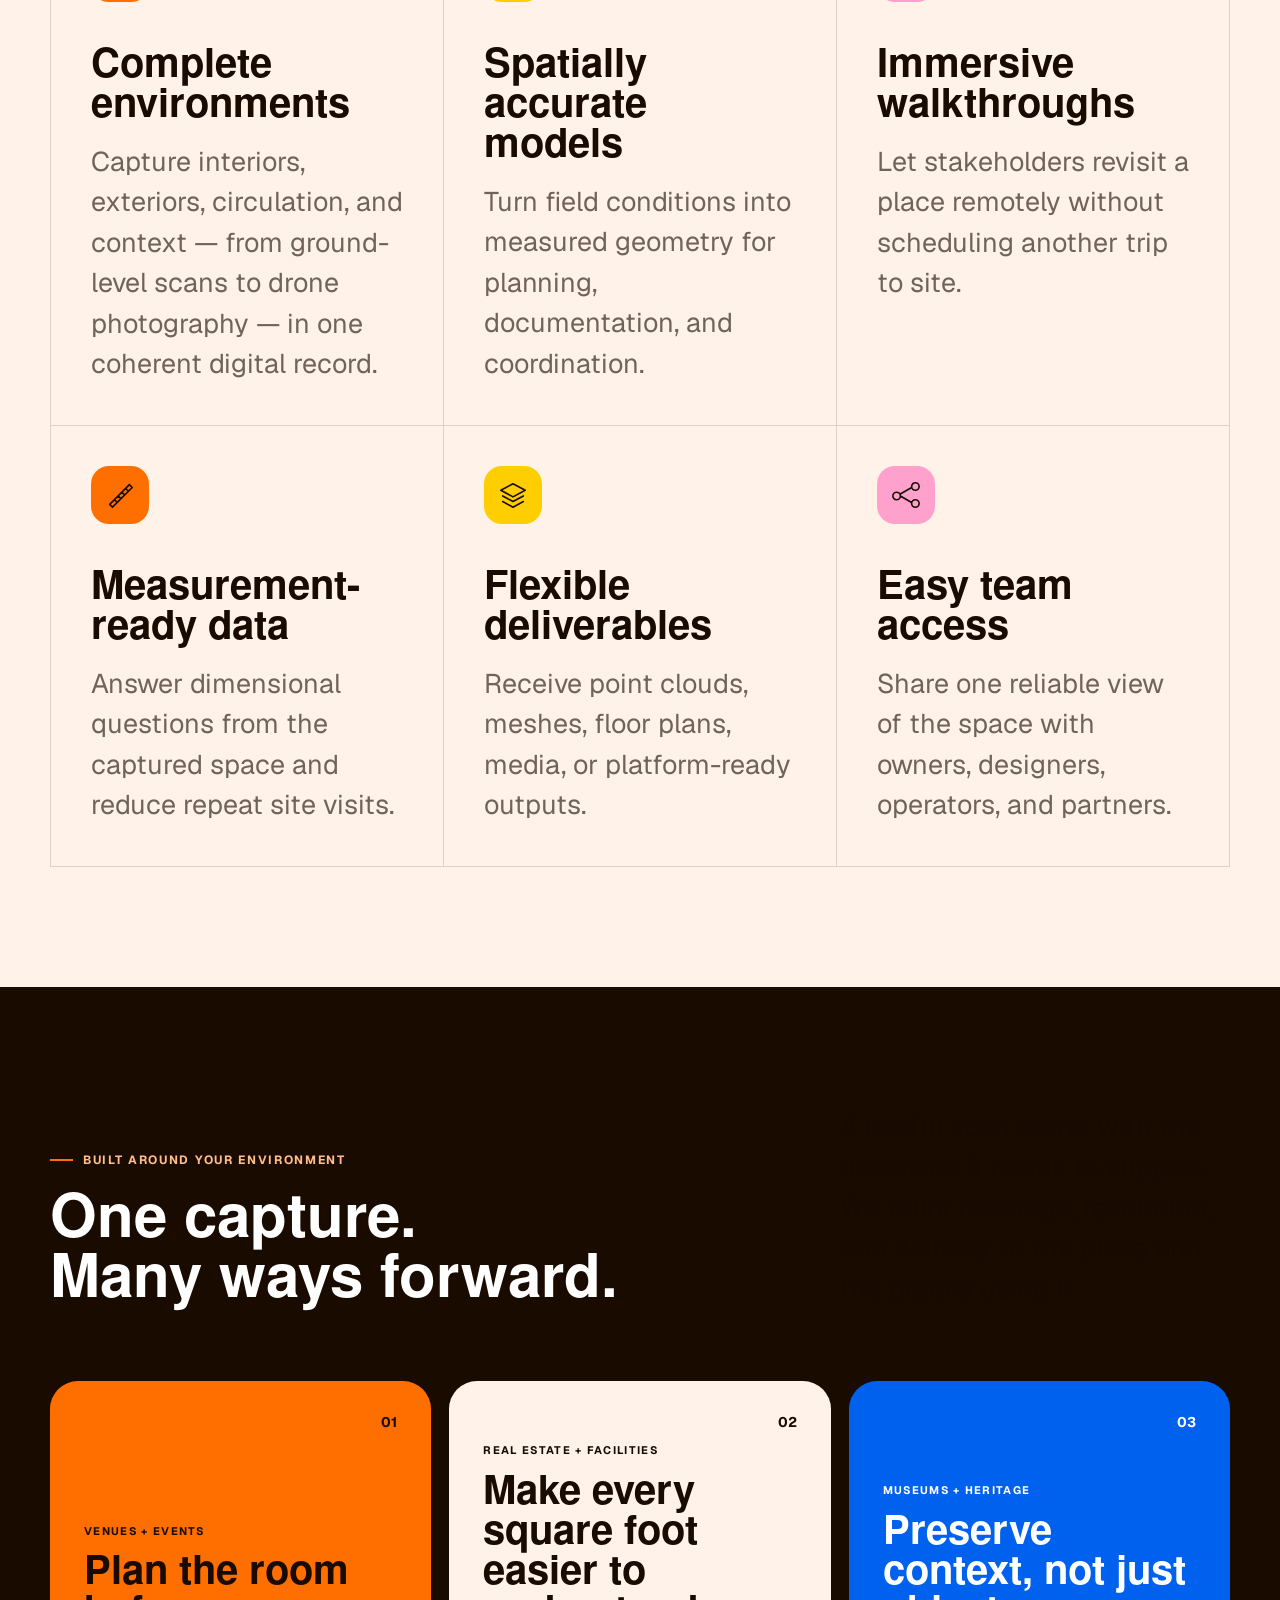
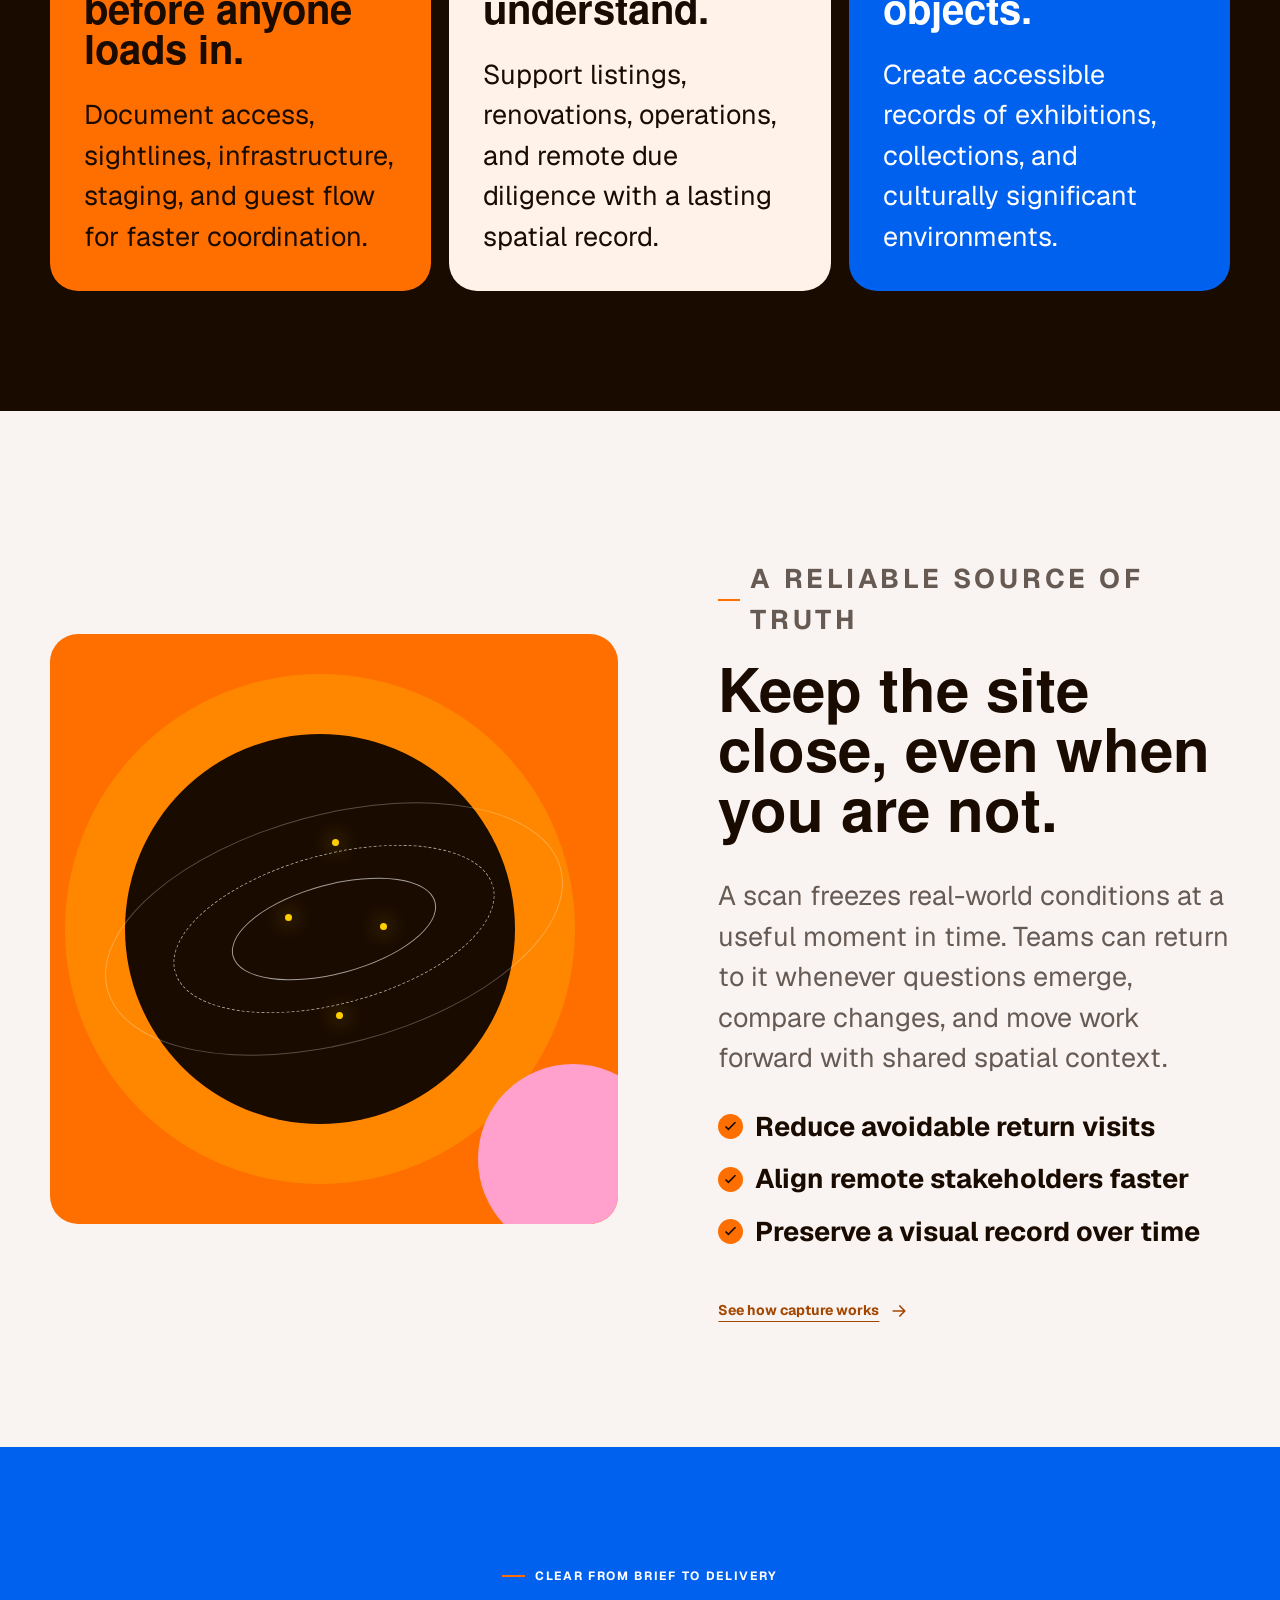
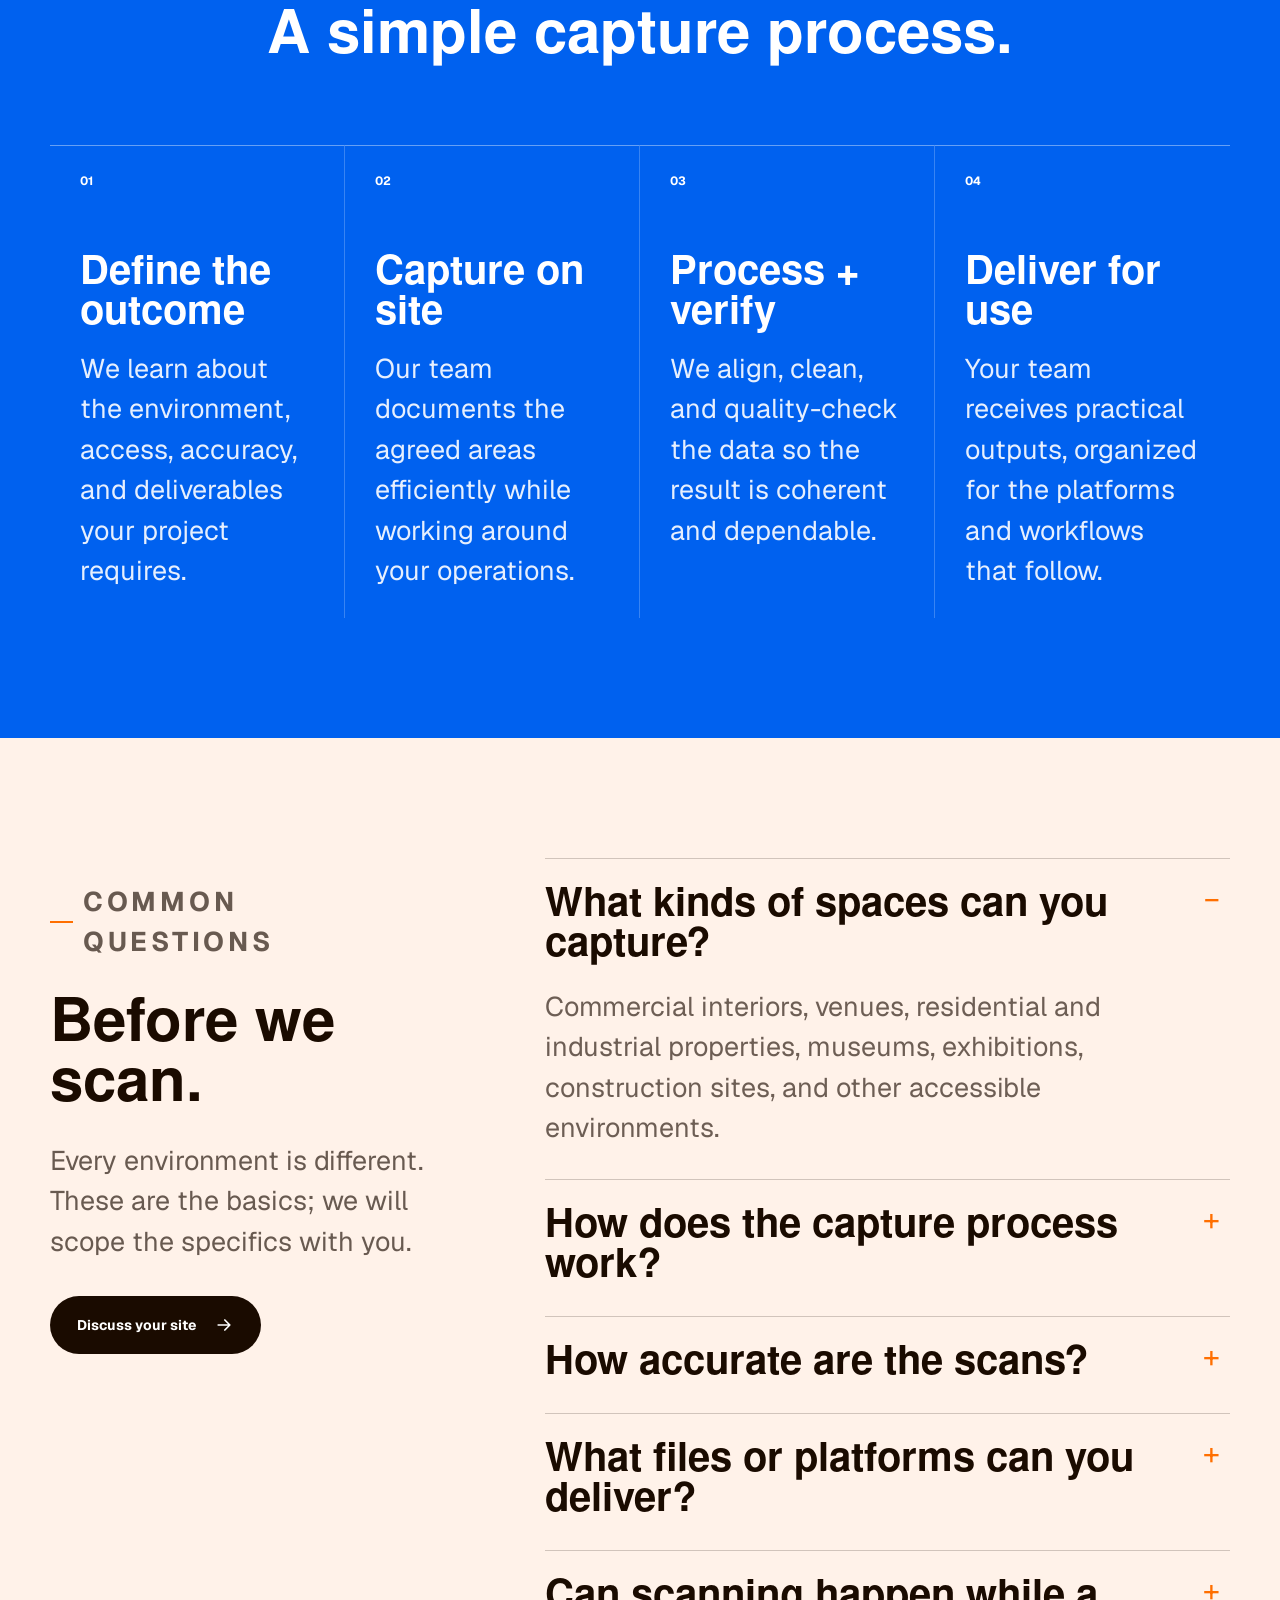
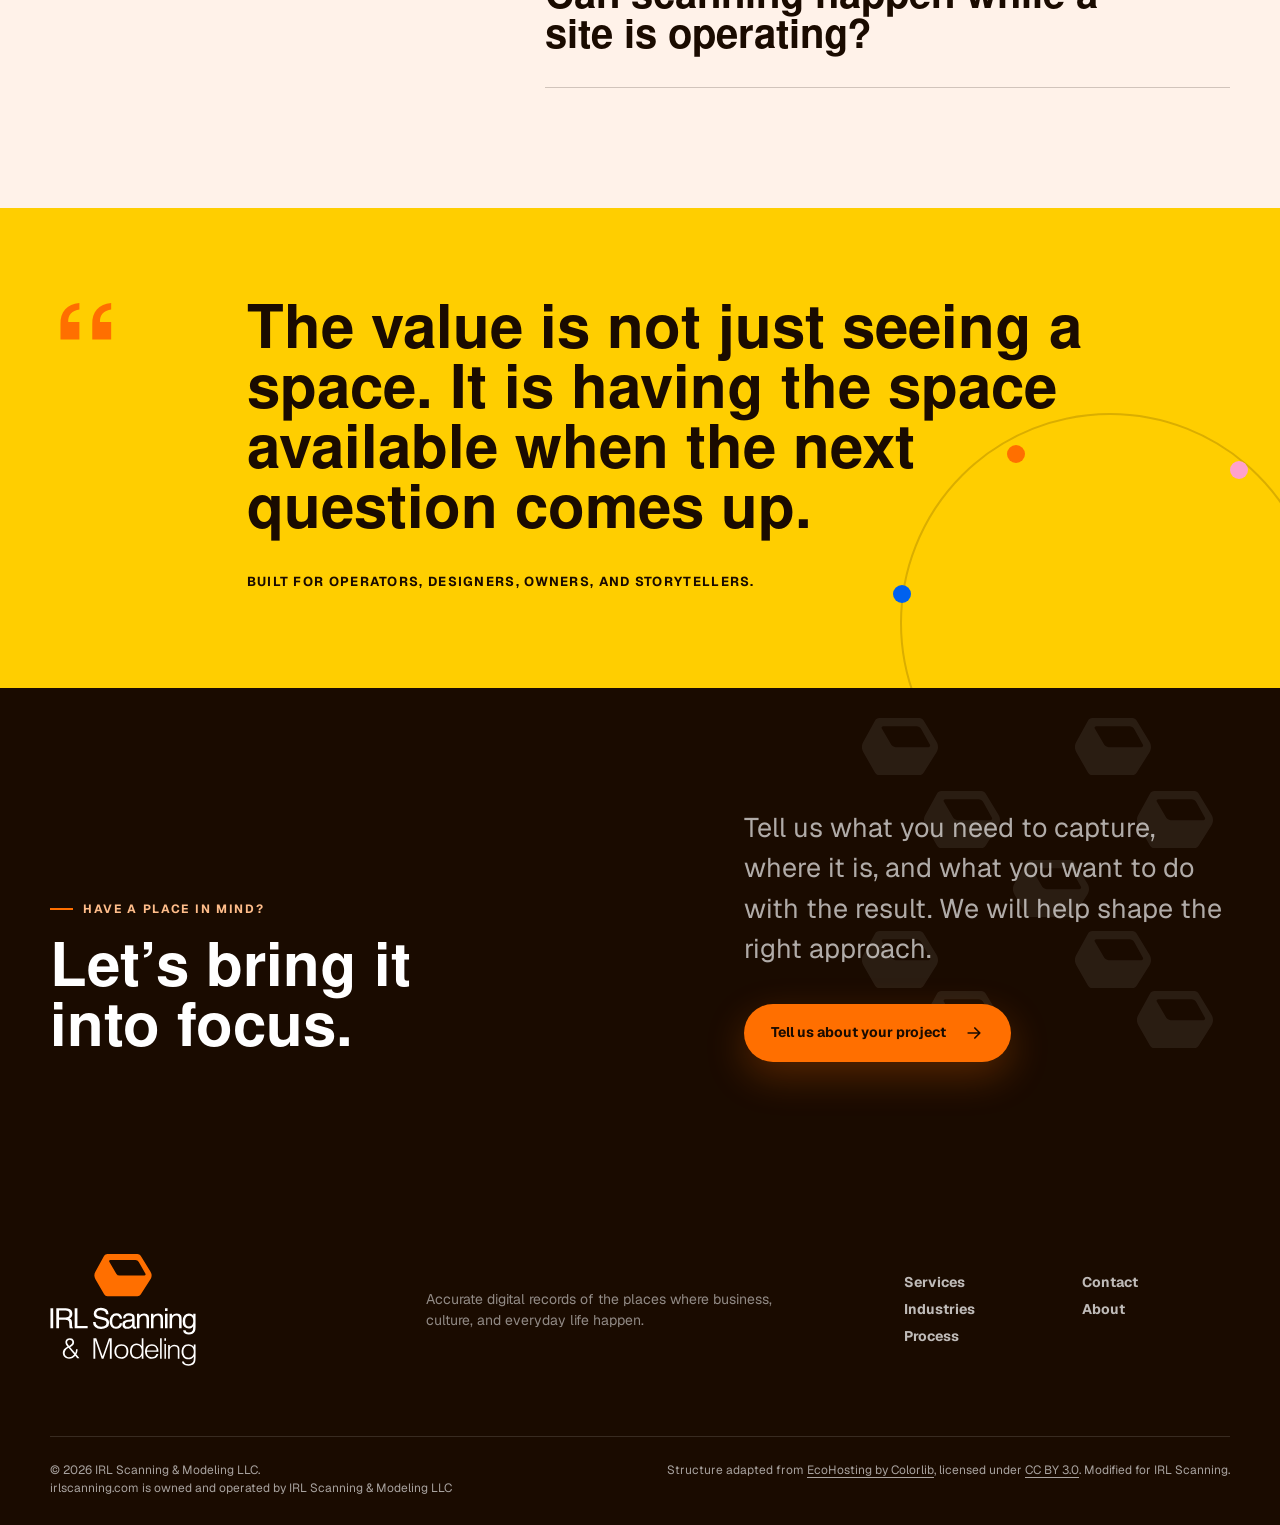
==== commit 629cd3fb: "docs: remove milimeter scale claim" ====
--- a/public/index.html
+++ b/public/index.html
@@ -131,10 +131,6 @@
               </a>
             </div>
             <dl class="hero-stats">
-              <div>
-                <dt>Millimeter</dt>
-                <dd>detail where required</dd>
-              </div>
               <div>
                 <dt>Any scale</dt>
                 <dd>rooms to campuses</dd>
